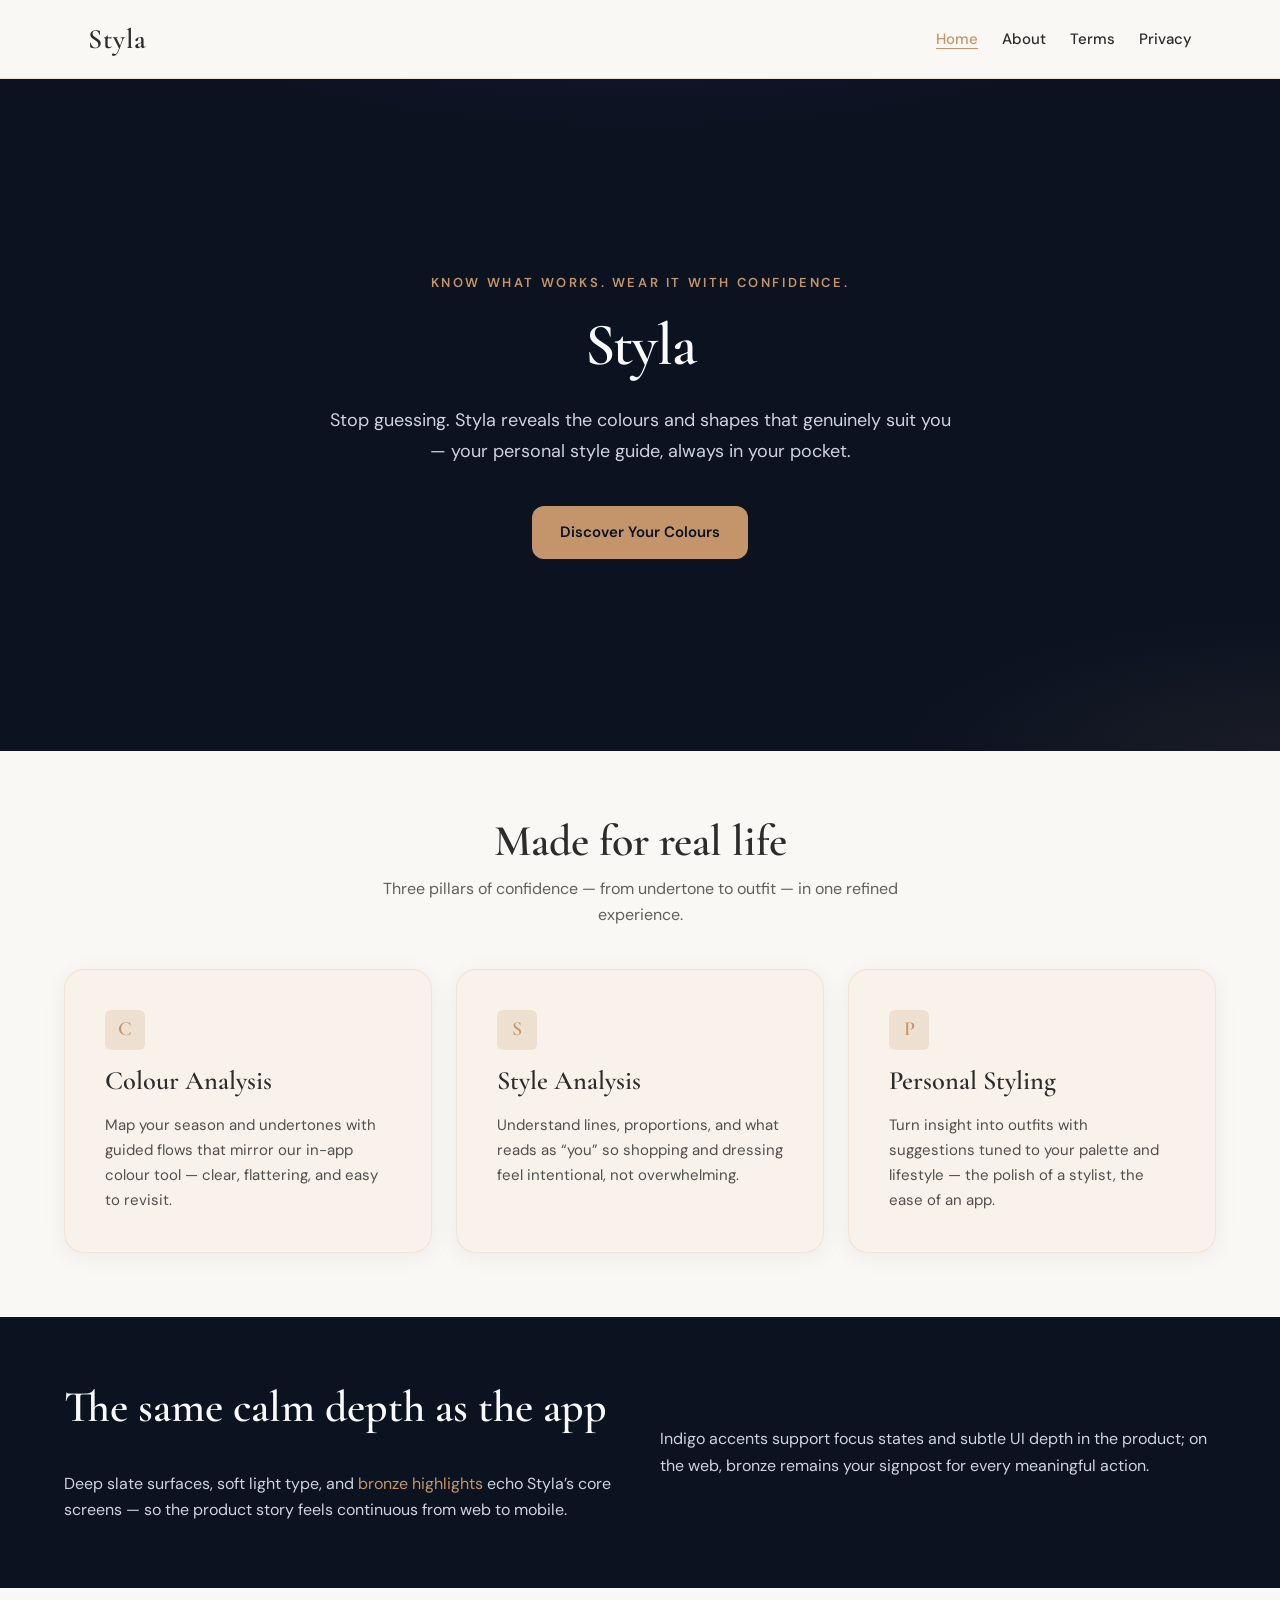
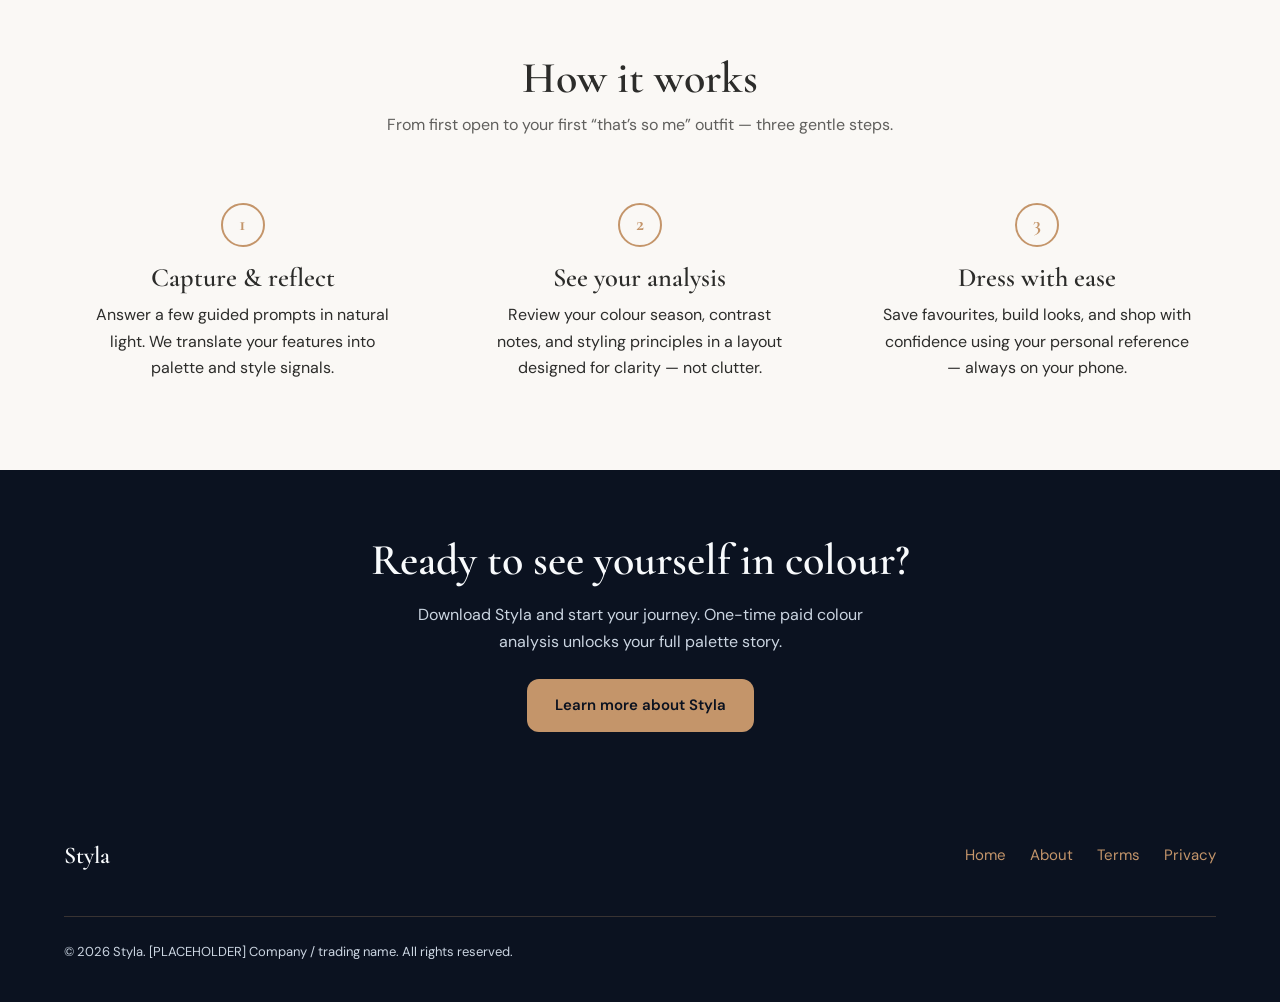
==== index.html @ 8e3c83dc "edited the hero eyebrow and the hero tagline" ====
<!DOCTYPE html>
<html lang="en-GB">
  <head>
    <meta charset="UTF-8" />
    <meta name="viewport" content="width=device-width, initial-scale=1.0" />
    <meta
      name="description"
      content="Styla — personal styling and colour analysis in one beautiful mobile app."
    />
    <title>Styla — Personal Styling &amp; Colour Analysis</title>
    <link rel="preconnect" href="https://fonts.googleapis.com" />
    <link rel="preconnect" href="https://fonts.gstatic.com" crossorigin />
    <link
      href="https://fonts.googleapis.com/css2?family=Cormorant+Garamond:ital,wght@0,500;0,600;0,700;1,500&family=DM+Sans:ital,opsz,wght@0,9..40,400;0,9..40,500;0,9..40,600;0,9..40,700;1,9..40,400&display=swap"
      rel="stylesheet"
    />
    <link rel="stylesheet" href="styles/main.css" />
  </head>
  <body>
    <a class="skip-link" href="#main">Skip to content</a>
    <header class="site-header">
      <div class="site-header__inner">
        <a class="site-logo" href="index.html">Styla</a>
        <input
          class="nav-toggle"
          type="checkbox"
          id="nav-toggle-home"
          aria-label="Open menu"
        />
        <label class="nav-toggle-label" for="nav-toggle-home">Menu</label>
        <nav class="site-nav" aria-label="Primary">
          <ul>
            <li><a href="index.html" aria-current="page">Home</a></li>
            <li><a href="about.html">About</a></li>
            <li><a href="terms.html">Terms</a></li>
            <li><a href="privacy.html">Privacy</a></li>
          </ul>
        </nav>
      </div>
    </header>

    <main id="main">
      <section class="hero" aria-labelledby="hero-title">
        <div class="hero__inner">
          <p class="hero__eyebrow">Know what works. Wear it with confidence.</p>
          <h1 id="hero-title" class="hero__title">Styla</h1>
          <p class="hero__tagline">
            Stop guessing. Styla reveals the colours and shapes that genuinely
  suit you — your personal style guide, always in your pocket.
          </p>
          <a class="btn btn--bronze" href="#features">Discover Your Colours</a>
        </div>
      </section>

      <section
        id="features"
        class="section section--light"
        aria-labelledby="features-title"
      >
        <div class="section__inner">
          <h2 id="features-title" class="section__title">Made for real life</h2>
          <p class="section__intro">
            Three pillars of confidence — from undertone to outfit — in one
            refined experience.
          </p>
          <div class="feature-grid">
            <article class="feature-card">
              <div class="feature-card__icon" aria-hidden="true">C</div>
              <h3>Colour Analysis</h3>
              <p>
                Map your season and undertones with guided flows that mirror our
                in-app colour tool — clear, flattering, and easy to revisit.
              </p>
            </article>
            <article class="feature-card">
              <div class="feature-card__icon" aria-hidden="true">S</div>
              <h3>Style Analysis</h3>
              <p>
                Understand lines, proportions, and what reads as “you” so
                shopping and dressing feel intentional, not overwhelming.
              </p>
            </article>
            <article class="feature-card">
              <div class="feature-card__icon" aria-hidden="true">P</div>
              <h3>Personal Styling</h3>
              <p>
                Turn insight into outfits with suggestions tuned to your palette
                and lifestyle — the polish of a stylist, the ease of an app.
              </p>
            </article>
          </div>
        </div>
      </section>

      <section class="showcase-dark" aria-labelledby="showcase-title">
        <div class="showcase-dark__inner">
          <div>
            <h2 id="showcase-title">The same calm depth as the app</h2>
            <p>
              Deep slate surfaces, soft light type, and
              <span class="accent">bronze highlights</span> echo Styla’s core
              screens — so the product story feels continuous from web to
              mobile.
            </p>
          </div>
          <div>
            <p>
              Indigo accents support focus states and subtle UI depth in the
              product; on the web, bronze remains your signpost for every
              meaningful action.
            </p>
          </div>
        </div>
      </section>

      <section class="section section--light" aria-labelledby="how-title">
        <div class="section__inner">
          <h2 id="how-title" class="section__title">How it works</h2>
          <p class="section__intro">
            From first open to your first “that’s so me” outfit — three gentle
            steps.
          </p>
          <div class="steps">
            <div class="step">
              <div class="step__num" aria-hidden="true"></div>
              <h3>Capture &amp; reflect</h3>
              <p>
                Answer a few guided prompts in natural light. We translate your
                features into palette and style signals.
              </p>
            </div>
            <div class="step">
              <div class="step__num" aria-hidden="true"></div>
              <h3>See your analysis</h3>
              <p>
                Review your colour season, contrast notes, and styling
                principles in a layout designed for clarity — not clutter.
              </p>
            </div>
            <div class="step">
              <div class="step__num" aria-hidden="true"></div>
              <h3>Dress with ease</h3>
              <p>
                Save favourites, build looks, and shop with confidence using
                your personal reference — always on your phone.
              </p>
            </div>
          </div>
        </div>
      </section>

      <section class="cta-banner" aria-labelledby="cta-title">
        <div class="section__inner">
          <h2 id="cta-title">Ready to see yourself in colour?</h2>
          <p>
            Download Styla and start your journey. One-time paid colour
            analysis unlocks your full palette story.
          </p>
          <a class="btn btn--bronze" href="about.html">Learn more about Styla</a>
        </div>
      </section>
    </main>

    <footer class="site-footer">
      <div class="site-footer__inner">
        <span class="site-footer__brand">Styla</span>
        <div class="site-footer__links">
          <a href="index.html">Home</a>
          <a href="about.html">About</a>
          <a href="terms.html">Terms</a>
          <a href="privacy.html">Privacy</a>
        </div>
        <p class="site-footer__copy">
          &copy; 2026 Styla. [PLACEHOLDER] Company / trading name. All rights
          reserved.
        </p>
      </div>
    </footer>
  </body>
</html>
---- styles/main.css ----
/* Styla — design tokens & global styles */

:root {
  --color-bronze: #c4956a;
  --color-indigo: #6366f1;
  --color-dark-bg: #0b1220;
  --color-dark-text: #f8fafc;
  --color-dark-text-muted: #cbd5e1;
  --color-dark-text-subtle: #94a3b8;
  --color-light-bg: #faf8f5;
  --color-light-surface: #f8f2eb;
  --color-light-text: #2c2c2a;

  --font-serif: "Cormorant Garamond", "Georgia", serif;
  --font-sans: "DM Sans", system-ui, sans-serif;

  --space-xs: 0.5rem;
  --space-sm: 1rem;
  --space-md: 1.5rem;
  --space-lg: 2.5rem;
  --space-xl: 4rem;
  --space-2xl: 6rem;

  --radius-sm: 0.375rem;
  --radius-md: 0.75rem;
  --radius-lg: 1.25rem;

  --shadow-soft: 0 4px 24px rgba(11, 18, 32, 0.06);
  --max-content: 72rem;
  --header-height: 4rem;
}

*,
*::before,
*::after {
  box-sizing: border-box;
}

html {
  scroll-behavior: smooth;
}

body {
  margin: 0;
  font-family: var(--font-sans);
  font-size: 1rem;
  line-height: 1.65;
  color: var(--color-light-text);
  background: var(--color-light-bg);
  -webkit-font-smoothing: antialiased;
}

img {
  max-width: 100%;
  height: auto;
  display: block;
}

a {
  color: var(--color-bronze);
  text-decoration-color: var(--color-bronze);
  text-underline-offset: 0.2em;
  transition: color 0.2s ease, opacity 0.2s ease;
}

a:hover {
  color: #a67d52;
}

h1,
h2,
h3,
h4 {
  font-family: var(--font-serif);
  font-weight: 600;
  line-height: 1.2;
  margin-top: 0;
}

h1 {
  font-size: clamp(2.5rem, 6vw, 3.75rem);
  letter-spacing: -0.02em;
}

h2 {
  font-size: clamp(2rem, 4vw, 2.75rem);
}

h3 {
  font-size: clamp(1.35rem, 2.5vw, 1.65rem);
}

p {
  margin: 0 0 var(--space-sm);
}

p:last-child {
  margin-bottom: 0;
}

/* Skip link */
.skip-link {
  position: absolute;
  top: -100%;
  left: var(--space-sm);
  z-index: 200;
  padding: var(--space-xs) var(--space-sm);
  background: var(--color-bronze);
  color: var(--color-light-bg);
  font-weight: 600;
  border-radius: var(--radius-sm);
  text-decoration: none;
}

.skip-link:focus {
  top: var(--space-sm);
}

/* Site header & nav */
.site-header {
  position: sticky;
  top: 0;
  z-index: 100;
  background: var(--color-light-bg);
  border-bottom: 1px solid rgba(196, 149, 106, 0.25);
}

.site-header__inner {
  max-width: var(--max-content);
  margin: 0 auto;
  padding: var(--space-sm) var(--space-md);
  display: flex;
  align-items: center;
  justify-content: space-between;
  flex-wrap: wrap;
  gap: var(--space-sm);
  min-height: var(--header-height);
}

.site-logo {
  font-family: var(--font-serif);
  font-size: 1.75rem;
  font-weight: 600;
  color: var(--color-light-text);
  text-decoration: none;
  letter-spacing: 0.04em;
}

.site-logo:hover {
  color: var(--color-bronze);
}

.nav-toggle {
  display: none;
}

.nav-toggle-label {
  display: none;
  cursor: pointer;
  padding: var(--space-xs);
  color: var(--color-light-text);
  font-size: 0.875rem;
  font-weight: 600;
  border: 1px solid rgba(44, 44, 42, 0.2);
  border-radius: var(--radius-sm);
}

.site-nav ul {
  list-style: none;
  margin: 0;
  padding: 0;
  display: flex;
  flex-wrap: wrap;
  gap: var(--space-xs) var(--space-md);
  align-items: center;
}

.site-nav a {
  color: var(--color-light-text);
  text-decoration: none;
  font-weight: 500;
  font-size: 0.9375rem;
}

.site-nav a:hover,
.site-nav a:focus-visible {
  color: var(--color-bronze);
}

.site-nav a[aria-current="page"] {
  color: var(--color-bronze);
  text-decoration: underline;
  text-decoration-color: var(--color-bronze);
  text-underline-offset: 0.25em;
}

@media (max-width: 640px) {
  .nav-toggle-label {
    display: block;
  }

  .site-nav {
    width: 100%;
    max-height: 0;
    overflow: hidden;
    transition: max-height 0.35s ease;
  }

  .nav-toggle:checked ~ .site-nav {
    max-height: 12rem;
  }

  .site-nav ul {
    flex-direction: column;
    align-items: flex-start;
    padding: var(--space-sm) 0 var(--space-xs);
  }
}

/* Buttons */
.btn {
  display: inline-flex;
  align-items: center;
  justify-content: center;
  padding: 0.875rem 1.75rem;
  font-family: var(--font-sans);
  font-size: 0.9375rem;
  font-weight: 600;
  text-decoration: none;
  border-radius: var(--radius-md);
  border: none;
  cursor: pointer;
  transition: background 0.2s ease, transform 0.15s ease, box-shadow 0.2s ease;
}

.btn:focus-visible {
  outline: 2px solid var(--color-bronze);
  outline-offset: 3px;
}

.btn--bronze {
  background: var(--color-bronze);
  color: var(--color-dark-bg);
}

.btn--bronze:hover {
  background: #b08255;
  color: var(--color-dark-bg);
  transform: translateY(-1px);
  box-shadow: 0 8px 24px rgba(196, 149, 106, 0.35);
}

.btn--outline-light {
  background: transparent;
  color: var(--color-bronze);
  border: 2px solid var(--color-bronze);
}

.btn--outline-light:hover {
  background: rgba(196, 149, 106, 0.12);
  color: var(--color-bronze);
}

/* Sections */
.section {
  padding: var(--space-xl) var(--space-md);
}

.section--tight {
  padding: var(--space-lg) var(--space-md);
}

.section--dark {
  background: var(--color-dark-bg);
  color: var(--color-dark-text-muted);
}

.section--dark h1,
.section--dark h2,
.section--dark h3 {
  color: var(--color-dark-text);
}

.section--light {
  background: var(--color-light-bg);
  color: var(--color-light-text);
}

.section__inner {
  max-width: var(--max-content);
  margin: 0 auto;
}

.section__title {
  text-align: center;
  margin-bottom: var(--space-xs);
}

.section__intro {
  text-align: center;
  max-width: 36rem;
  margin: 0 auto var(--space-lg);
  color: var(--color-dark-text-subtle);
}

.section--light .section__intro {
  color: rgba(44, 44, 42, 0.75);
}

/* Hero */
.hero {
  min-height: min(85vh, 42rem);
  display: flex;
  align-items: center;
  justify-content: center;
  text-align: center;
  padding: var(--space-2xl) var(--space-md);
  background: var(--color-dark-bg);
  position: relative;
  overflow: hidden;
}

.hero::before {
  content: "";
  position: absolute;
  inset: 0;
  background: radial-gradient(
      ellipse 80% 50% at 50% -20%,
      rgba(99, 102, 241, 0.12),
      transparent 55%
    ),
    radial-gradient(
      ellipse 60% 40% at 100% 100%,
      rgba(196, 149, 106, 0.08),
      transparent 50%
    );
  pointer-events: none;
}

.hero__inner {
  position: relative;
  z-index: 1;
  max-width: 40rem;
}

.hero__eyebrow {
  font-size: 0.8125rem;
  text-transform: uppercase;
  letter-spacing: 0.2em;
  color: var(--color-bronze);
  margin-bottom: var(--space-sm);
  font-weight: 600;
}

.hero__title {
  color: var(--color-dark-text);
  margin-bottom: var(--space-md);
}

.hero__tagline {
  font-size: 1.125rem;
  color: var(--color-dark-text-muted);
  margin-bottom: var(--space-lg);
  line-height: 1.7;
}

/* Feature grid */
.feature-grid {
  display: grid;
  gap: var(--space-md);
  grid-template-columns: repeat(auto-fit, minmax(16rem, 1fr));
}

.feature-card {
  background: var(--color-light-surface);
  padding: var(--space-lg);
  border-radius: var(--radius-lg);
  box-shadow: var(--shadow-soft);
  border: 1px solid rgba(196, 149, 106, 0.15);
}

.feature-card h3 {
  color: var(--color-light-text);
  margin-bottom: var(--space-sm);
}

.feature-card p {
  color: rgba(44, 44, 42, 0.82);
  font-size: 0.9375rem;
}

.feature-card__icon {
  width: 2.5rem;
  height: 2.5rem;
  border-radius: var(--radius-sm);
  background: rgba(196, 149, 106, 0.2);
  color: var(--color-bronze);
  display: flex;
  align-items: center;
  justify-content: center;
  font-family: var(--font-serif);
  font-size: 1.25rem;
  font-weight: 600;
  margin-bottom: var(--space-sm);
}

/* Dark feature strip (optional showcase) */
.showcase-dark {
  background: var(--color-dark-bg);
  color: var(--color-dark-text-muted);
  padding: var(--space-xl) var(--space-md);
}

.showcase-dark__inner {
  max-width: var(--max-content);
  margin: 0 auto;
  display: grid;
  gap: var(--space-lg);
  align-items: center;
}

@media (min-width: 768px) {
  .showcase-dark__inner {
    grid-template-columns: 1fr 1fr;
  }
}

.showcase-dark h2 {
  color: var(--color-dark-text);
}

.showcase-dark .accent {
  color: var(--color-bronze);
}

/* Steps */
.steps {
  display: grid;
  gap: var(--space-lg);
  counter-reset: step;
}

@media (min-width: 640px) {
  .steps {
    grid-template-columns: repeat(3, 1fr);
  }
}

.step {
  text-align: center;
  padding: var(--space-md);
}

.step__num {
  width: 2.75rem;
  height: 2.75rem;
  margin: 0 auto var(--space-sm);
  border-radius: 50%;
  border: 2px solid var(--color-bronze);
  color: var(--color-bronze);
  font-family: var(--font-serif);
  font-size: 1.25rem;
  font-weight: 700;
  display: flex;
  align-items: center;
  justify-content: center;
  counter-increment: step;
}

.step__num::before {
  content: counter(step);
}

.step h3 {
  margin-bottom: var(--space-xs);
}

/* CTA banner */
.cta-banner {
  text-align: center;
  padding: var(--space-xl) var(--space-md);
  background: var(--color-dark-bg);
  color: var(--color-dark-text-muted);
}

.cta-banner h2 {
  color: var(--color-dark-text);
  margin-bottom: var(--space-sm);
}

.cta-banner p {
  max-width: 28rem;
  margin: 0 auto var(--space-md);
}

/* Footer */
.site-footer {
  background: var(--color-dark-bg);
  color: var(--color-dark-text);
  padding: var(--space-lg) var(--space-md);
}

.site-footer__inner {
  max-width: var(--max-content);
  margin: 0 auto;
  display: flex;
  flex-wrap: wrap;
  gap: var(--space-md);
  justify-content: space-between;
  align-items: center;
}

.site-footer__brand {
  font-family: var(--font-serif);
  font-size: 1.5rem;
  font-weight: 600;
  color: var(--color-dark-text);
}

.site-footer__links {
  display: flex;
  flex-wrap: wrap;
  gap: var(--space-sm) var(--space-md);
}

.site-footer a {
  color: var(--color-bronze);
  text-decoration: none;
  font-size: 0.9375rem;
}

.site-footer a:hover {
  color: #d4ab85;
  text-decoration: underline;
  text-decoration-color: var(--color-bronze);
}

.site-footer__copy {
  width: 100%;
  padding-top: var(--space-md);
  margin-top: var(--space-sm);
  border-top: 1px solid rgba(196, 149, 106, 0.25);
  font-size: 0.8125rem;
  color: var(--color-dark-text-muted);
}

/* Legal & about pages */
.page-hero {
  padding: var(--space-lg) var(--space-md) var(--space-md);
  background: var(--color-light-bg);
  border-bottom: 1px solid rgba(196, 149, 106, 0.2);
}

.page-hero__inner {
  max-width: var(--max-content);
  margin: 0 auto;
}

.page-hero h1 {
  color: var(--color-light-text);
  margin-bottom: var(--space-xs);
}

.page-hero p {
  color: rgba(44, 44, 42, 0.7);
  max-width: 36rem;
}

.legal-page,
.about-page {
  padding: var(--space-lg) var(--space-md) var(--space-2xl);
  background: var(--color-light-bg);
}

.legal-page__inner,
.about-page__inner {
  max-width: 48rem;
  margin: 0 auto;
}

.legal-section,
.about-section {
  margin-bottom: var(--space-lg);
}

.legal-section h2,
.about-section h2 {
  color: var(--color-light-text);
  font-size: 1.5rem;
  margin-bottom: var(--space-sm);
  padding-bottom: var(--space-xs);
  border-bottom: 2px solid var(--color-bronze);
}

.legal-section h3 {
  font-size: 1.15rem;
  margin: var(--space-md) 0 var(--space-xs);
  color: var(--color-light-text);
}

.legal-section ul,
.about-section ul {
  padding-left: 1.25rem;
  margin: 0 0 var(--space-sm);
}

.legal-section li,
.about-section li {
  margin-bottom: var(--space-xs);
}

.about-section ol {
  padding-left: 1.25rem;
  margin: 0 0 var(--space-sm);
}

.about-section ol li {
  margin-bottom: var(--space-xs);
}

.page-actions {
  margin-top: var(--space-lg);
}

.placeholder {
  background: rgba(196, 149, 106, 0.12);
  border-left: 3px solid var(--color-bronze);
  padding: var(--space-sm) var(--space-md);
  margin: var(--space-sm) 0;
  font-size: 0.9375rem;
}

.team-grid {
  display: grid;
  gap: var(--space-md);
  grid-template-columns: repeat(auto-fill, minmax(14rem, 1fr));
}

.team-card {
  background: var(--color-light-surface);
  padding: var(--space-md);
  border-radius: var(--radius-md);
  border: 1px solid rgba(196, 149, 106, 0.2);
}

.team-card h3 {
  margin-bottom: var(--space-xs);
}

.team-card .role {
  font-size: 0.875rem;
  color: var(--color-bronze);
  font-weight: 600;
  margin-bottom: var(--space-sm);
}
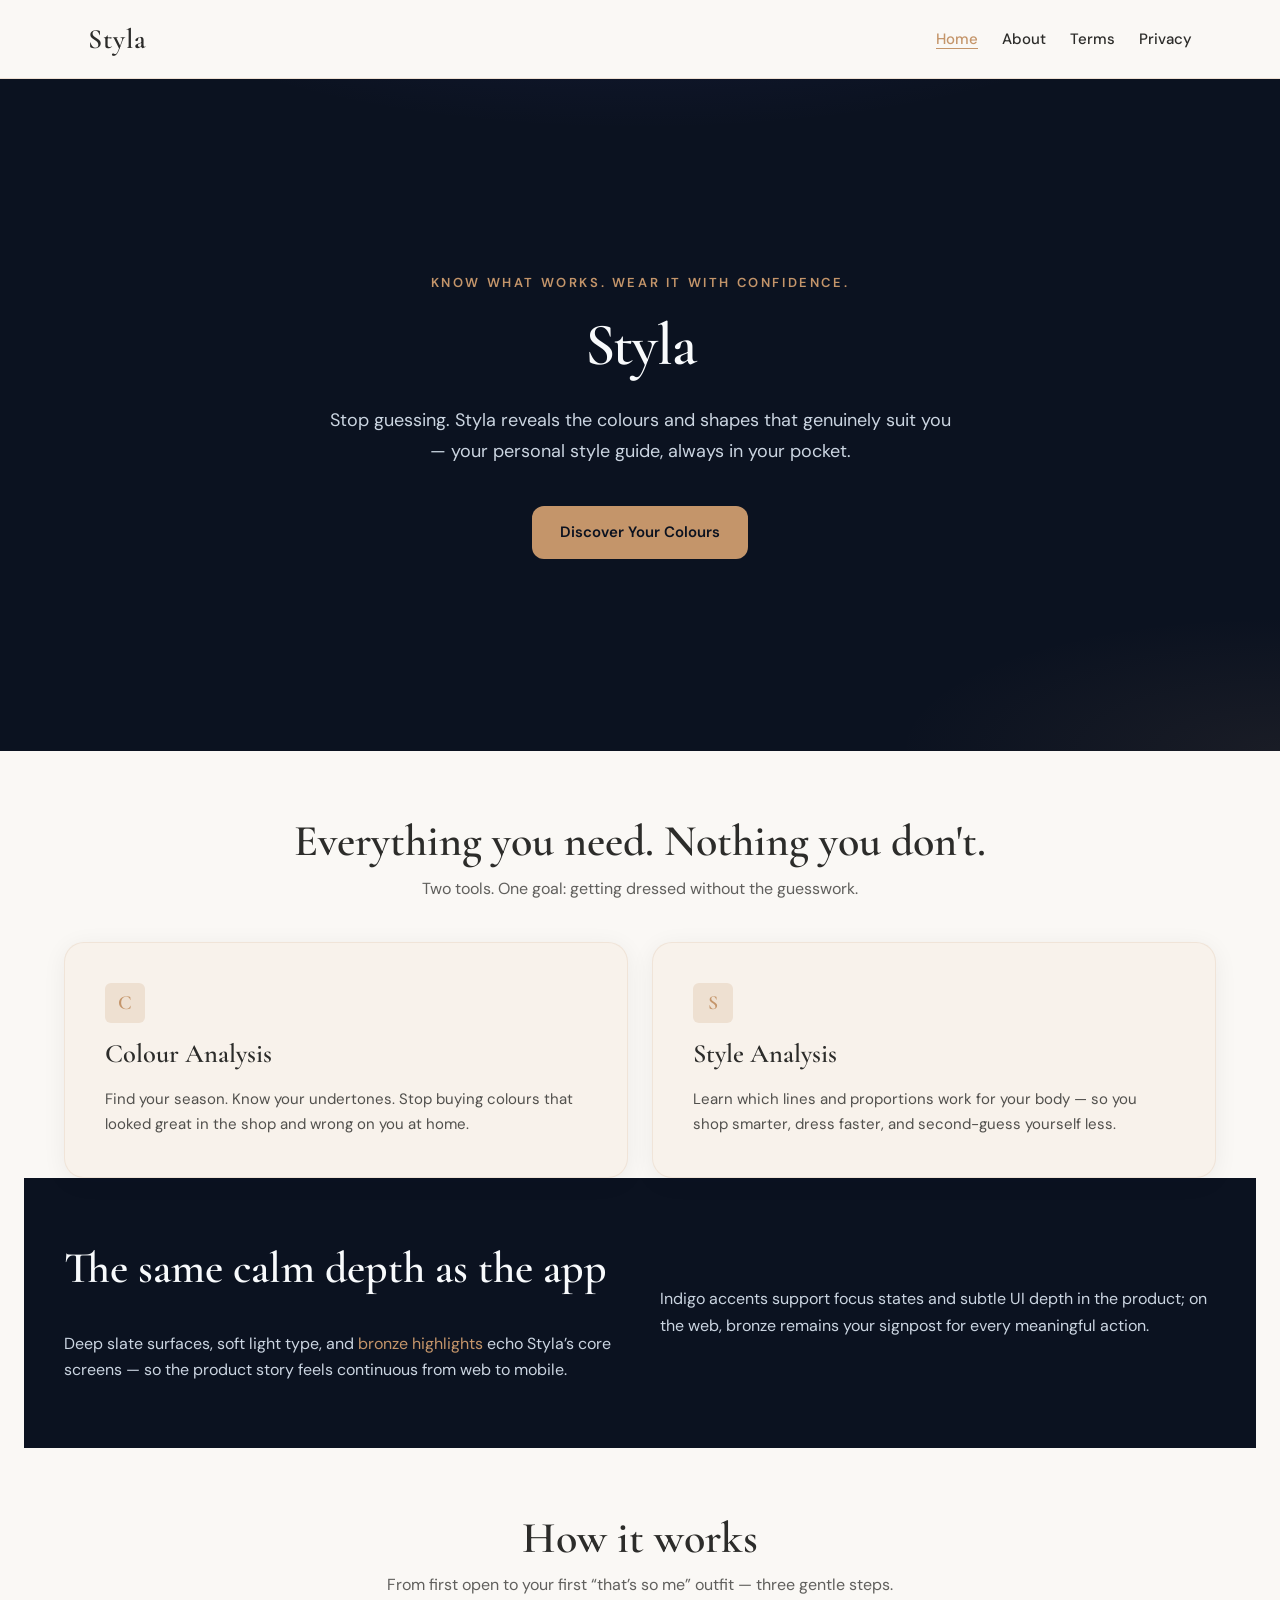
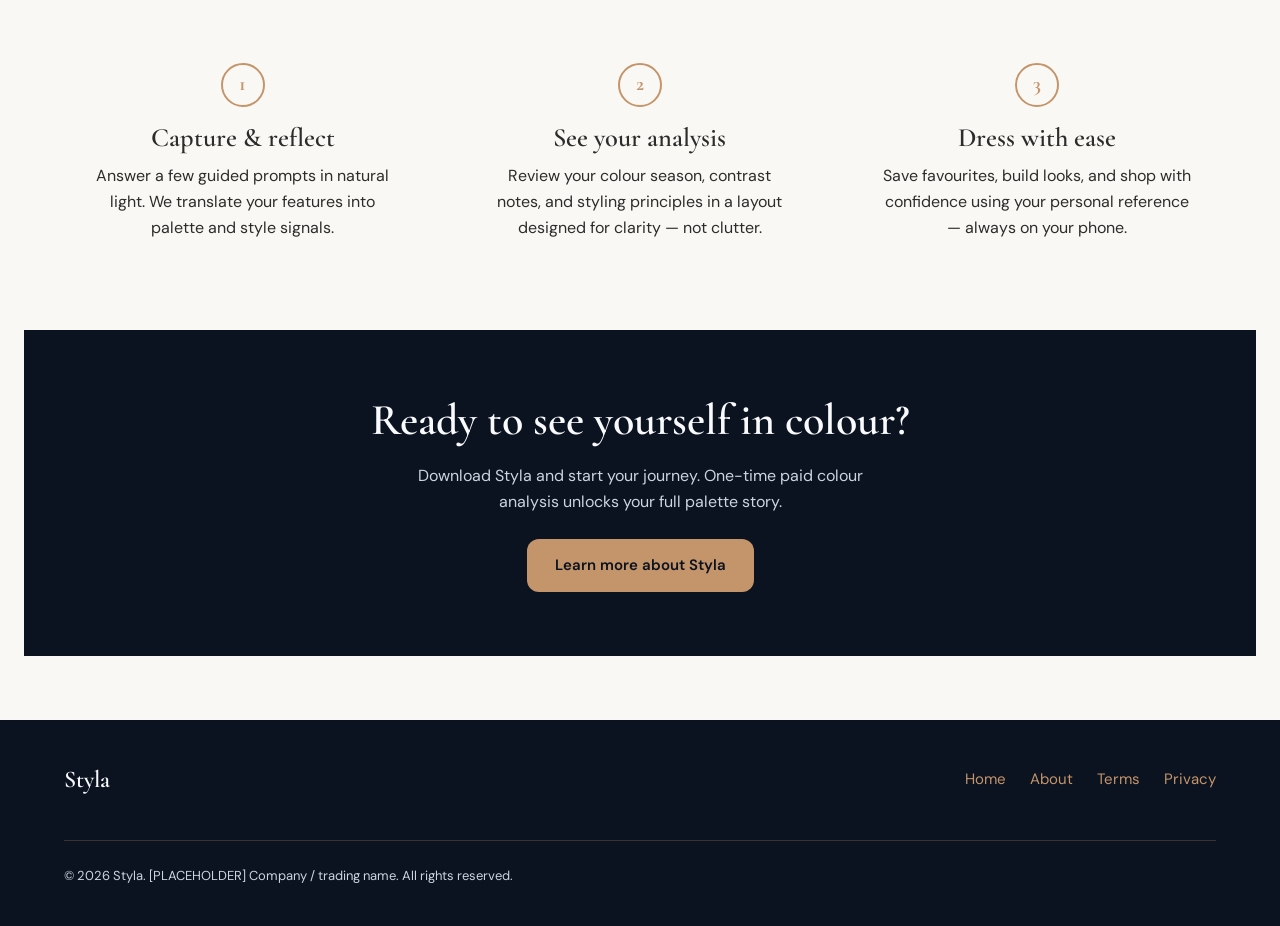
==== commit 8310ef1b: "edited the features content" ====
--- a/index.html
+++ b/index.html
@@ -57,40 +57,30 @@
         class="section section--light"
         aria-labelledby="features-title"
       >
-        <div class="section__inner">
-          <h2 id="features-title" class="section__title">Made for real life</h2>
-          <p class="section__intro">
-            Three pillars of confidence — from undertone to outfit — in one
-            refined experience.
-          </p>
-          <div class="feature-grid">
-            <article class="feature-card">
-              <div class="feature-card__icon" aria-hidden="true">C</div>
-              <h3>Colour Analysis</h3>
-              <p>
-                Map your season and undertones with guided flows that mirror our
-                in-app colour tool — clear, flattering, and easy to revisit.
-              </p>
-            </article>
-            <article class="feature-card">
-              <div class="feature-card__icon" aria-hidden="true">S</div>
-              <h3>Style Analysis</h3>
-              <p>
-                Understand lines, proportions, and what reads as “you” so
-                shopping and dressing feel intentional, not overwhelming.
-              </p>
-            </article>
-            <article class="feature-card">
-              <div class="feature-card__icon" aria-hidden="true">P</div>
-              <h3>Personal Styling</h3>
-              <p>
-                Turn insight into outfits with suggestions tuned to your palette
-                and lifestyle — the polish of a stylist, the ease of an app.
-              </p>
-            </article>
-          </div>
+      <div class="section__inner">
+        <h2 id="features-title" class="section__title">Everything you need. Nothing you don't.</h2>
+        <p class="section__intro">
+          Two tools. One goal: getting dressed without the guesswork.
+        </p>
+        <div class="feature-grid">
+          <article class="feature-card">
+            <div class="feature-card__icon" aria-hidden="true">C</div>
+            <h3>Colour Analysis</h3>
+            <p>
+              Find your season. Know your undertones. Stop buying colours that
+              looked great in the shop and wrong on you at home.
+            </p>
+          </article>
+          <article class="feature-card">
+            <div class="feature-card__icon" aria-hidden="true">S</div>
+            <h3>Style Analysis</h3>
+            <p>
+              Learn which lines and proportions work for your body — so you
+              shop smarter, dress faster, and second-guess yourself less.
+            </p>
+          </article>
         </div>
-      </section>
+      </div>
 
       <section class="showcase-dark" aria-labelledby="showcase-title">
         <div class="showcase-dark__inner">
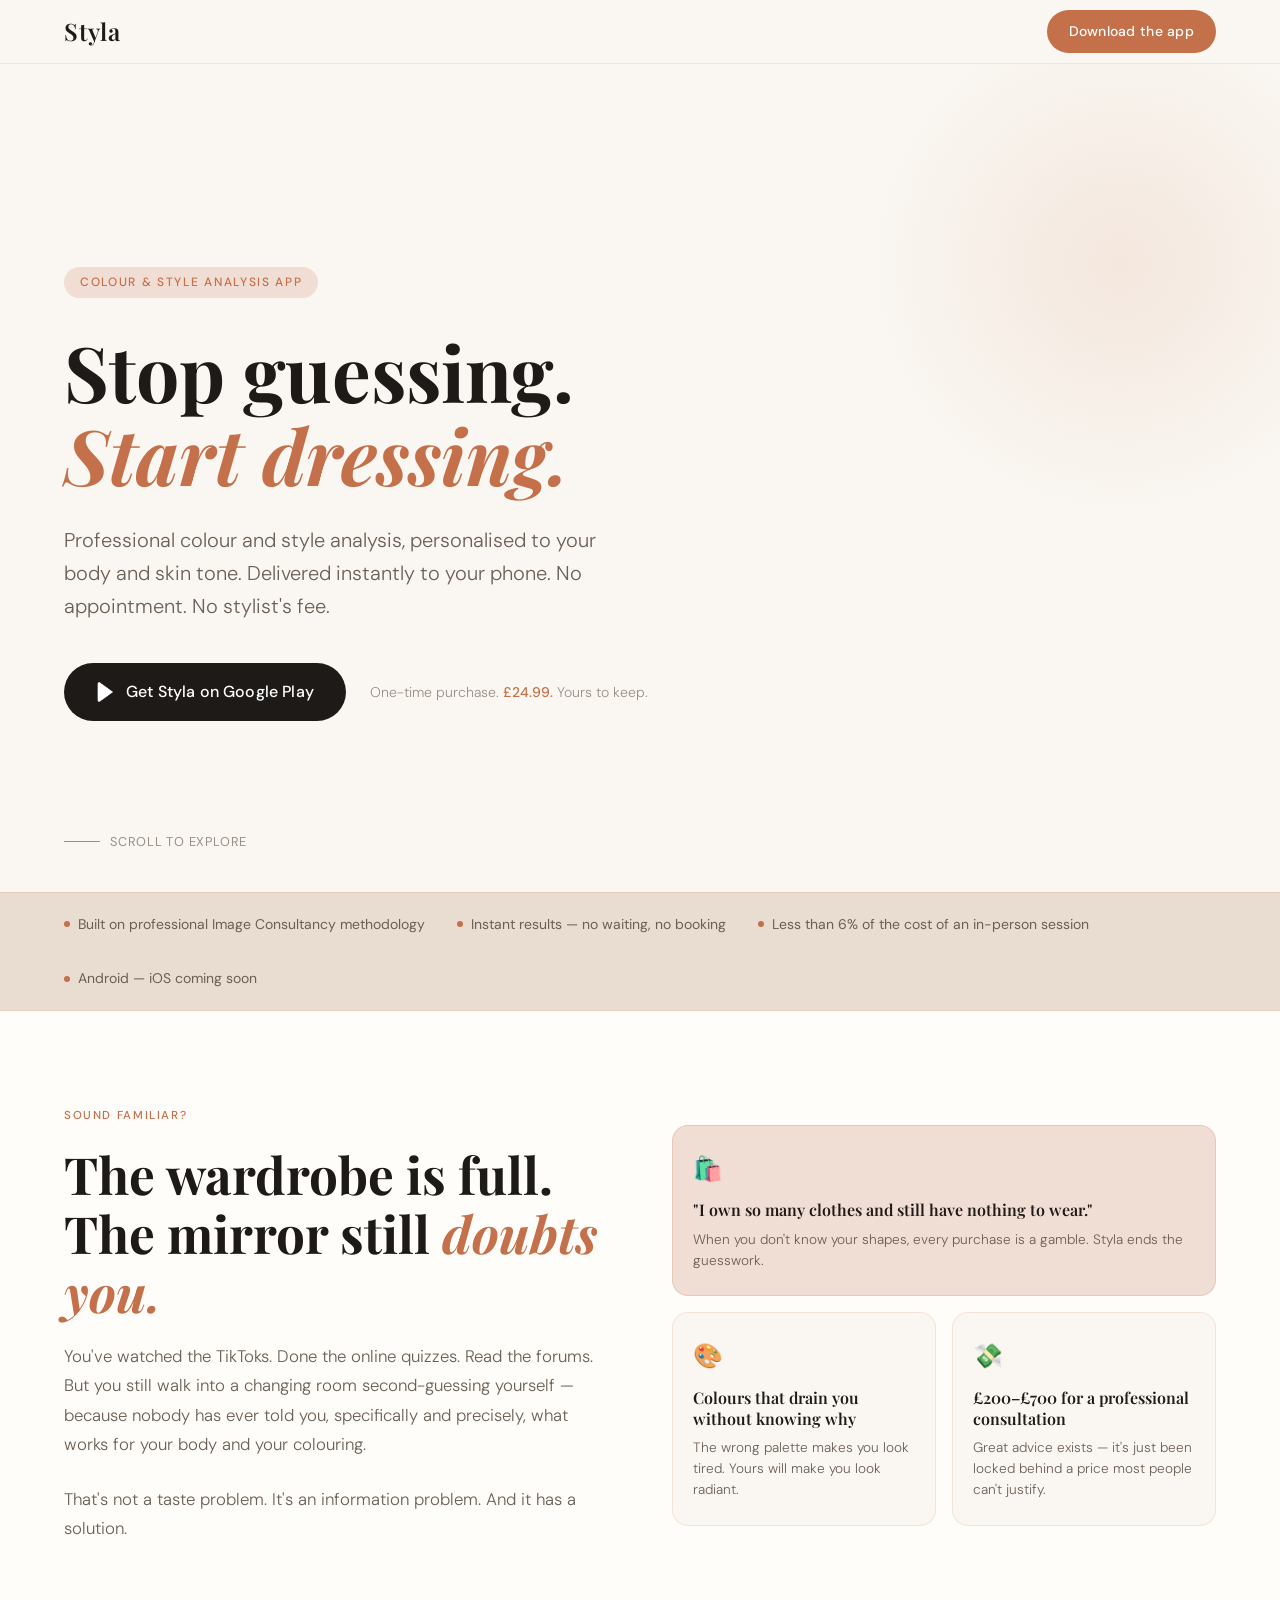
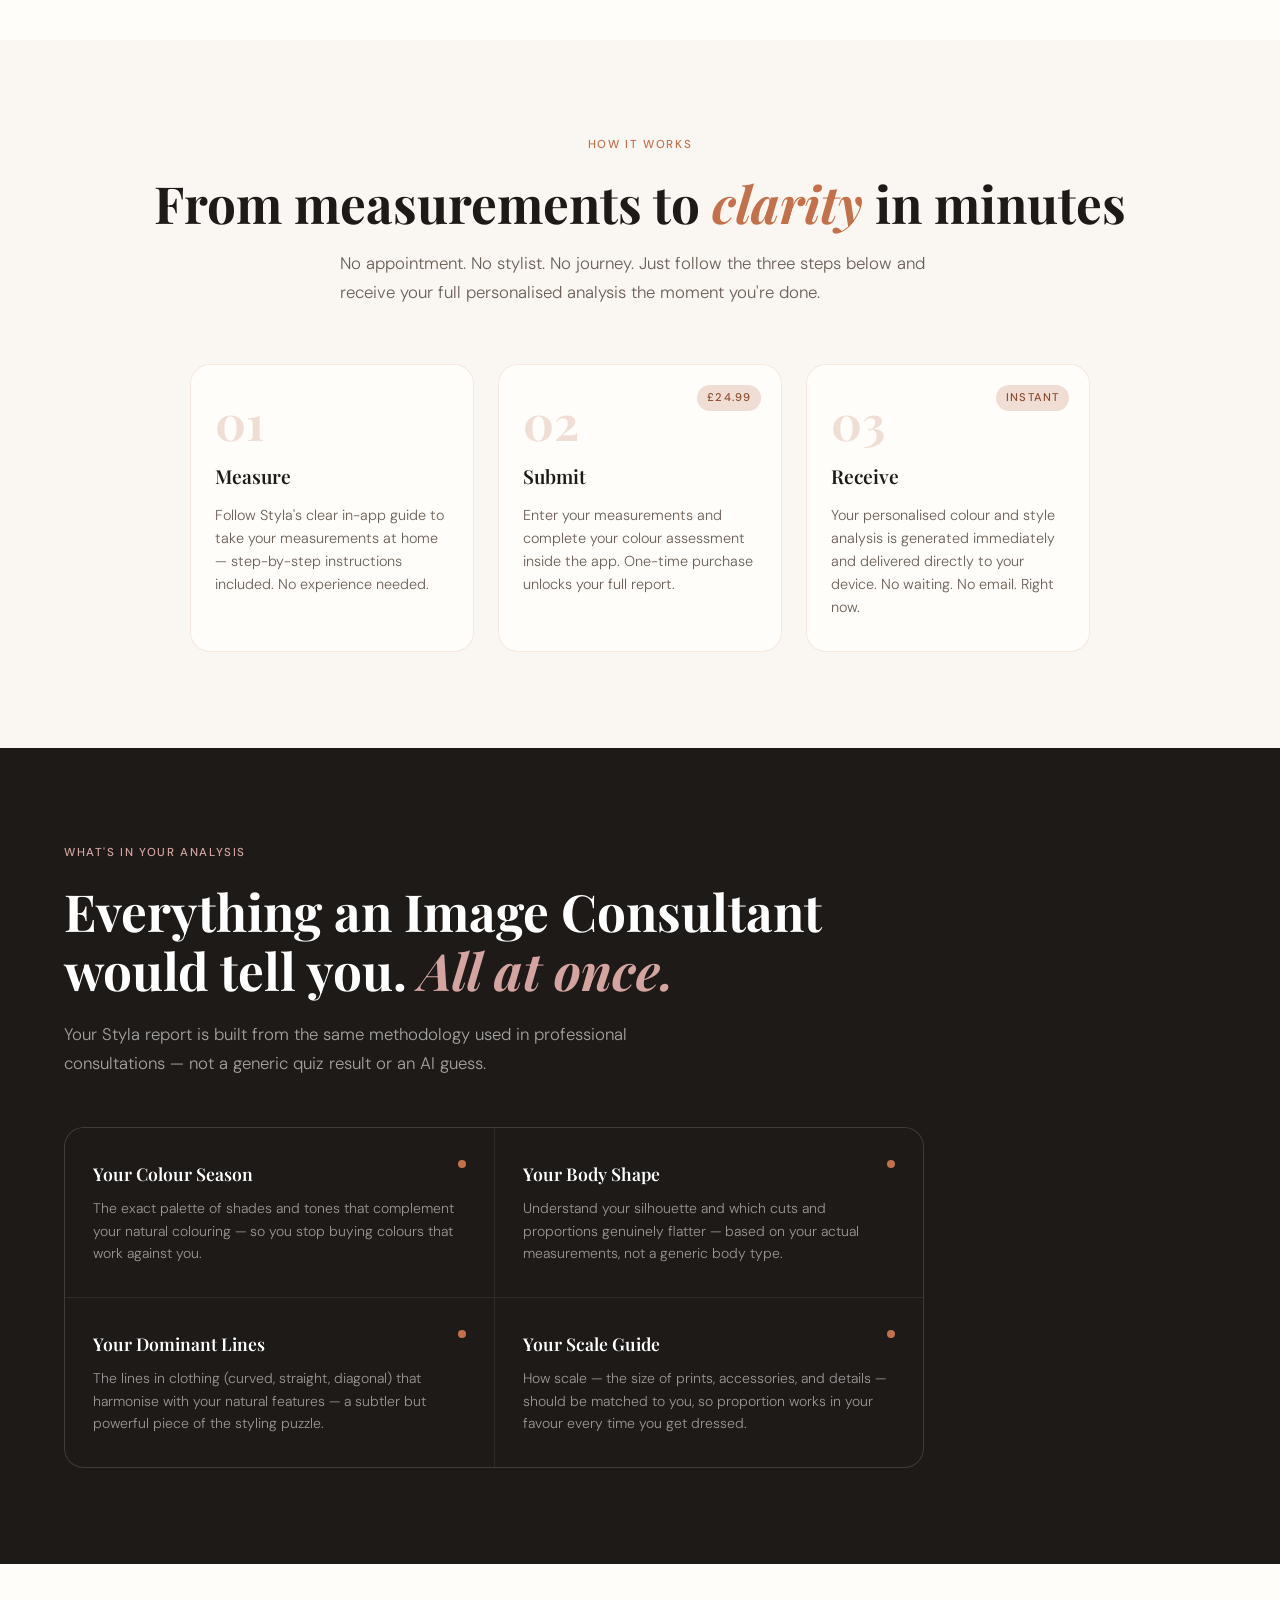
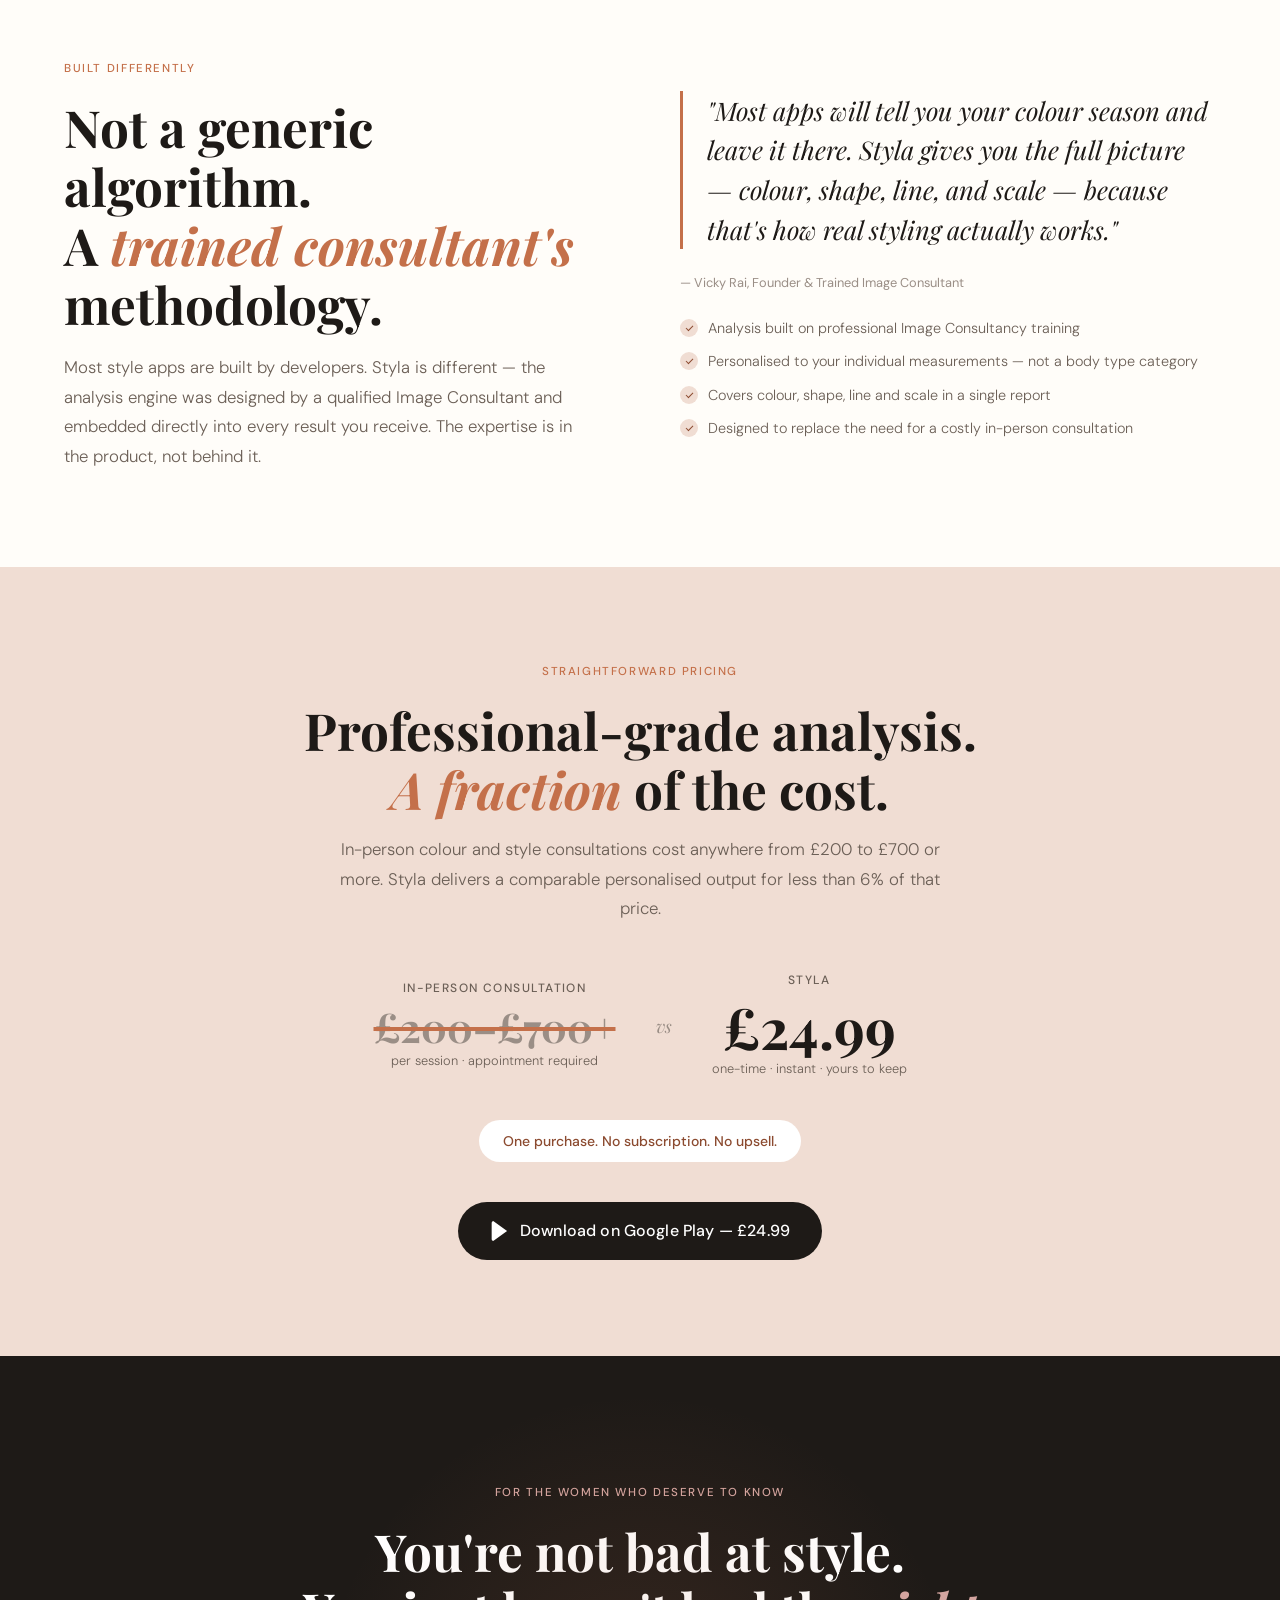
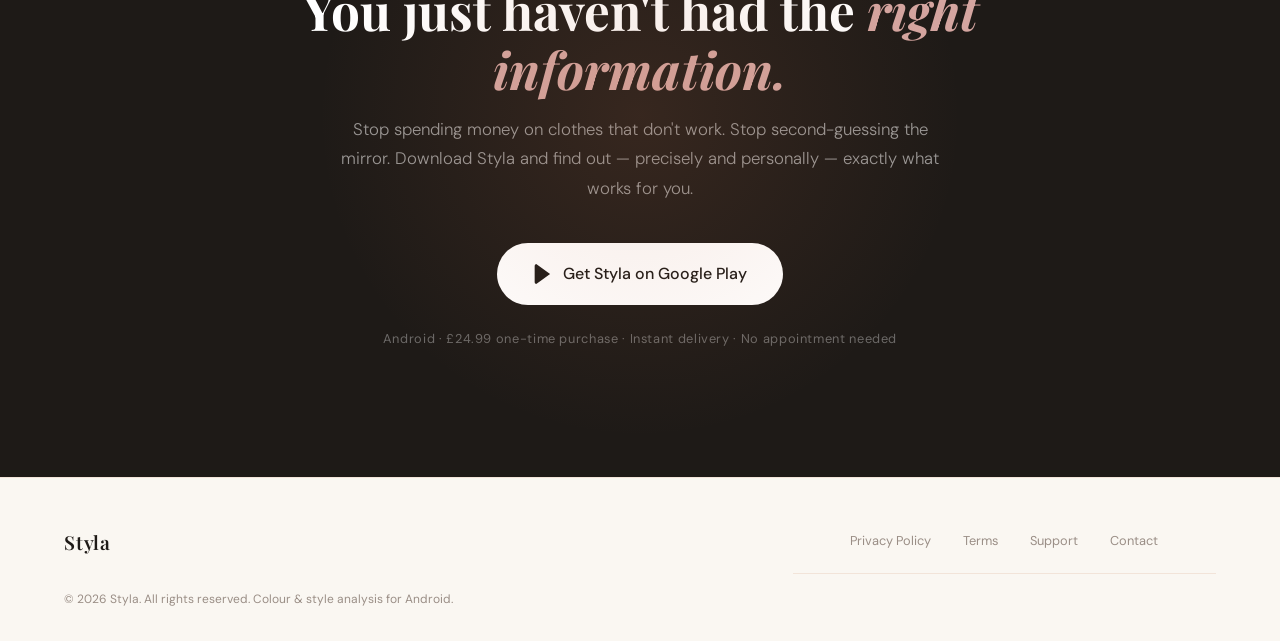
==== commit a685bbe2: "replaced the home page entirely with well thought out copy" ====
--- a/index.html
+++ b/index.html
@@ -1,170 +1,891 @@
 <!DOCTYPE html>
-<html lang="en-GB">
-  <head>
-    <meta charset="UTF-8" />
-    <meta name="viewport" content="width=device-width, initial-scale=1.0" />
-    <meta
-      name="description"
-      content="Styla — personal styling and colour analysis in one beautiful mobile app."
-    />
-    <title>Styla — Personal Styling &amp; Colour Analysis</title>
-    <link rel="preconnect" href="https://fonts.googleapis.com" />
-    <link rel="preconnect" href="https://fonts.gstatic.com" crossorigin />
-    <link
-      href="https://fonts.googleapis.com/css2?family=Cormorant+Garamond:ital,wght@0,500;0,600;0,700;1,500&family=DM+Sans:ital,opsz,wght@0,9..40,400;0,9..40,500;0,9..40,600;0,9..40,700;1,9..40,400&display=swap"
-      rel="stylesheet"
-    />
-    <link rel="stylesheet" href="styles/main.css" />
-  </head>
-  <body>
-    <a class="skip-link" href="#main">Skip to content</a>
-    <header class="site-header">
-      <div class="site-header__inner">
-        <a class="site-logo" href="index.html">Styla</a>
-        <input
-          class="nav-toggle"
-          type="checkbox"
-          id="nav-toggle-home"
-          aria-label="Open menu"
-        />
-        <label class="nav-toggle-label" for="nav-toggle-home">Menu</label>
-        <nav class="site-nav" aria-label="Primary">
-          <ul>
-            <li><a href="index.html" aria-current="page">Home</a></li>
-            <li><a href="about.html">About</a></li>
-            <li><a href="terms.html">Terms</a></li>
-            <li><a href="privacy.html">Privacy</a></li>
-          </ul>
-        </nav>
-      </div>
-    </header>
-
-    <main id="main">
-      <section class="hero" aria-labelledby="hero-title">
-        <div class="hero__inner">
-          <p class="hero__eyebrow">Know what works. Wear it with confidence.</p>
-          <h1 id="hero-title" class="hero__title">Styla</h1>
-          <p class="hero__tagline">
-            Stop guessing. Styla reveals the colours and shapes that genuinely
-  suit you — your personal style guide, always in your pocket.
-          </p>
-          <a class="btn btn--bronze" href="#features">Discover Your Colours</a>
-        </div>
-      </section>
-
-      <section
-        id="features"
-        class="section section--light"
-        aria-labelledby="features-title"
-      >
-      <div class="section__inner">
-        <h2 id="features-title" class="section__title">Everything you need. Nothing you don't.</h2>
-        <p class="section__intro">
-          Two tools. One goal: getting dressed without the guesswork.
-        </p>
-        <div class="feature-grid">
-          <article class="feature-card">
-            <div class="feature-card__icon" aria-hidden="true">C</div>
-            <h3>Colour Analysis</h3>
-            <p>
-              Find your season. Know your undertones. Stop buying colours that
-              looked great in the shop and wrong on you at home.
-            </p>
-          </article>
-          <article class="feature-card">
-            <div class="feature-card__icon" aria-hidden="true">S</div>
-            <h3>Style Analysis</h3>
-            <p>
-              Learn which lines and proportions work for your body — so you
-              shop smarter, dress faster, and second-guess yourself less.
-            </p>
-          </article>
-        </div>
-      </div>
-
-      <section class="showcase-dark" aria-labelledby="showcase-title">
-        <div class="showcase-dark__inner">
-          <div>
-            <h2 id="showcase-title">The same calm depth as the app</h2>
-            <p>
-              Deep slate surfaces, soft light type, and
-              <span class="accent">bronze highlights</span> echo Styla’s core
-              screens — so the product story feels continuous from web to
-              mobile.
-            </p>
-          </div>
-          <div>
-            <p>
-              Indigo accents support focus states and subtle UI depth in the
-              product; on the web, bronze remains your signpost for every
-              meaningful action.
-            </p>
-          </div>
-        </div>
-      </section>
-
-      <section class="section section--light" aria-labelledby="how-title">
-        <div class="section__inner">
-          <h2 id="how-title" class="section__title">How it works</h2>
-          <p class="section__intro">
-            From first open to your first “that’s so me” outfit — three gentle
-            steps.
-          </p>
-          <div class="steps">
-            <div class="step">
-              <div class="step__num" aria-hidden="true"></div>
-              <h3>Capture &amp; reflect</h3>
-              <p>
-                Answer a few guided prompts in natural light. We translate your
-                features into palette and style signals.
-              </p>
-            </div>
-            <div class="step">
-              <div class="step__num" aria-hidden="true"></div>
-              <h3>See your analysis</h3>
-              <p>
-                Review your colour season, contrast notes, and styling
-                principles in a layout designed for clarity — not clutter.
-              </p>
-            </div>
-            <div class="step">
-              <div class="step__num" aria-hidden="true"></div>
-              <h3>Dress with ease</h3>
-              <p>
-                Save favourites, build looks, and shop with confidence using
-                your personal reference — always on your phone.
-              </p>
-            </div>
-          </div>
-        </div>
-      </section>
-
-      <section class="cta-banner" aria-labelledby="cta-title">
-        <div class="section__inner">
-          <h2 id="cta-title">Ready to see yourself in colour?</h2>
-          <p>
-            Download Styla and start your journey. One-time paid colour
-            analysis unlocks your full palette story.
-          </p>
-          <a class="btn btn--bronze" href="about.html">Learn more about Styla</a>
-        </div>
-      </section>
-    </main>
-
-    <footer class="site-footer">
-      <div class="site-footer__inner">
-        <span class="site-footer__brand">Styla</span>
-        <div class="site-footer__links">
-          <a href="index.html">Home</a>
-          <a href="about.html">About</a>
-          <a href="terms.html">Terms</a>
-          <a href="privacy.html">Privacy</a>
-        </div>
-        <p class="site-footer__copy">
-          &copy; 2026 Styla. [PLACEHOLDER] Company / trading name. All rights
-          reserved.
-        </p>
-      </div>
-    </footer>
-  </body>
-</html>
+<html lang="en">
+<head>
+<meta charset="UTF-8">
+<meta name="viewport" content="width=device-width, initial-scale=1.0">
+<title>Styla — Know Exactly What Works for You</title>
+<link rel="preconnect" href="https://fonts.googleapis.com">
+<link rel="preconnect" href="https://fonts.gstatic.com" crossorigin>
+<link href="https://fonts.googleapis.com/css2?family=Playfair+Display:ital,wght@0,400;0,600;0,700;1,400;1,600&family=DM+Sans:wght@300;400;500&display=swap" rel="stylesheet">
+<style>
+  *, *::before, *::after { box-sizing: border-box; margin: 0; padding: 0; }
+
+  :root {
+    --cream: #FAF7F2;
+    --warm-white: #FFFDF9;
+    --clay: #C4704A;
+    --clay-light: #F0DDD3;
+    --clay-dark: #8B4A2F;
+    --sand: #E8DDD0;
+    --charcoal: #1E1A17;
+    --text-muted: #6B5F56;
+    --text-light: #9A8E86;
+    --rose: #D4A5A0;
+    --soft-border: rgba(196, 112, 74, 0.15);
+    --serif: 'Playfair Display', Georgia, serif;
+    --sans: 'DM Sans', system-ui, sans-serif;
+  }
+
+  html { scroll-behavior: smooth; }
+
+  body {
+    font-family: var(--sans);
+    background: var(--cream);
+    color: var(--charcoal);
+    line-height: 1.6;
+    font-size: 16px;
+    -webkit-font-smoothing: antialiased;
+  }
+
+  /* NAV */
+  nav {
+    position: sticky;
+    top: 0;
+    z-index: 100;
+    background: rgba(250, 247, 242, 0.94);
+    backdrop-filter: blur(12px);
+    border-bottom: 1px solid var(--soft-border);
+    padding: 0 5%;
+    display: flex;
+    align-items: center;
+    justify-content: space-between;
+    height: 64px;
+  }
+
+  .nav-logo {
+    font-family: var(--serif);
+    font-size: 1.5rem;
+    font-weight: 600;
+    color: var(--charcoal);
+    letter-spacing: 0.04em;
+    text-decoration: none;
+  }
+
+  .nav-cta {
+    background: var(--clay);
+    color: white;
+    border: none;
+    font-family: var(--sans);
+    font-size: 0.875rem;
+    font-weight: 500;
+    padding: 10px 22px;
+    border-radius: 100px;
+    cursor: pointer;
+    text-decoration: none;
+    letter-spacing: 0.02em;
+    transition: background 0.2s ease, transform 0.1s ease;
+  }
+
+  .nav-cta:hover { background: var(--clay-dark); transform: translateY(-1px); }
+
+  /* HERO */
+  .hero {
+    min-height: 92vh;
+    display: flex;
+    flex-direction: column;
+    justify-content: center;
+    padding: 7rem 5% 5rem;
+    position: relative;
+    overflow: hidden;
+  }
+
+  .hero::before {
+    content: '';
+    position: absolute;
+    top: -80px;
+    right: -120px;
+    width: 560px;
+    height: 560px;
+    background: radial-gradient(circle, rgba(196,112,74,0.12) 0%, transparent 65%);
+    pointer-events: none;
+  }
+
+  .hero-tag {
+    display: inline-block;
+    font-family: var(--sans);
+    font-size: 0.75rem;
+    font-weight: 500;
+    letter-spacing: 0.14em;
+    text-transform: uppercase;
+    color: var(--clay);
+    background: var(--clay-light);
+    padding: 6px 16px;
+    border-radius: 100px;
+    margin-bottom: 2rem;
+    width: fit-content;
+  }
+
+  .hero h1 {
+    font-family: var(--serif);
+    font-size: clamp(2.8rem, 6vw, 5.5rem);
+    font-weight: 700;
+    line-height: 1.08;
+    color: var(--charcoal);
+    max-width: 820px;
+    margin-bottom: 1.75rem;
+  }
+
+  .hero h1 em {
+    font-style: italic;
+    color: var(--clay);
+  }
+
+  .hero-sub {
+    font-size: clamp(1.05rem, 2vw, 1.25rem);
+    font-weight: 300;
+    color: var(--text-muted);
+    max-width: 540px;
+    line-height: 1.65;
+    margin-bottom: 2.5rem;
+  }
+
+  .hero-actions {
+    display: flex;
+    align-items: center;
+    gap: 1.5rem;
+    flex-wrap: wrap;
+  }
+
+  .btn-primary {
+    display: inline-flex;
+    align-items: center;
+    gap: 10px;
+    background: var(--charcoal);
+    color: white;
+    font-family: var(--sans);
+    font-size: 1rem;
+    font-weight: 500;
+    padding: 16px 32px;
+    border-radius: 100px;
+    text-decoration: none;
+    border: none;
+    cursor: pointer;
+    transition: background 0.2s ease, transform 0.15s ease;
+    letter-spacing: 0.01em;
+  }
+
+  .btn-primary:hover { background: #333; transform: translateY(-2px); }
+
+  .btn-primary svg { width: 20px; height: 20px; fill: white; flex-shrink: 0; }
+
+  .hero-price-note {
+    font-size: 0.875rem;
+    color: var(--text-light);
+    font-weight: 300;
+  }
+
+  .hero-price-note strong {
+    color: var(--clay);
+    font-weight: 500;
+  }
+
+  .hero-scroll-hint {
+    position: absolute;
+    bottom: 2.5rem;
+    left: 5%;
+    display: flex;
+    align-items: center;
+    gap: 10px;
+    color: var(--text-light);
+    font-size: 0.8rem;
+    letter-spacing: 0.06em;
+    text-transform: uppercase;
+  }
+
+  .scroll-line {
+    width: 36px;
+    height: 1px;
+    background: var(--text-light);
+  }
+
+  /* SOCIAL PROOF STRIP */
+  .proof-strip {
+    background: var(--sand);
+    padding: 1.25rem 5%;
+    display: flex;
+    align-items: center;
+    gap: 2rem;
+    flex-wrap: wrap;
+    border-top: 1px solid var(--soft-border);
+    border-bottom: 1px solid var(--soft-border);
+  }
+
+  .proof-item {
+    display: flex;
+    align-items: center;
+    gap: 8px;
+    font-size: 0.875rem;
+    color: var(--text-muted);
+    font-weight: 400;
+  }
+
+  .proof-item .dot {
+    width: 6px;
+    height: 6px;
+    border-radius: 50%;
+    background: var(--clay);
+    flex-shrink: 0;
+  }
+
+  /* SECTION BASE */
+  section {
+    padding: 6rem 5%;
+  }
+
+  .section-tag {
+    font-size: 0.72rem;
+    font-weight: 500;
+    letter-spacing: 0.14em;
+    text-transform: uppercase;
+    color: var(--clay);
+    margin-bottom: 1.25rem;
+    display: block;
+  }
+
+  h2 {
+    font-family: var(--serif);
+    font-size: clamp(2rem, 4vw, 3.2rem);
+    font-weight: 700;
+    line-height: 1.15;
+    color: var(--charcoal);
+    margin-bottom: 1.25rem;
+  }
+
+  h2 em {
+    font-style: italic;
+    color: var(--clay);
+  }
+
+  .body-text {
+    font-size: 1.05rem;
+    font-weight: 300;
+    color: var(--text-muted);
+    line-height: 1.75;
+    max-width: 600px;
+  }
+
+  /* PROBLEM SECTION */
+  .problem {
+    background: var(--warm-white);
+    display: grid;
+    grid-template-columns: 1fr 1fr;
+    gap: 4rem;
+    align-items: center;
+  }
+
+  @media (max-width: 768px) {
+    .problem { grid-template-columns: 1fr; gap: 2.5rem; }
+  }
+
+  .problem-visual {
+    display: grid;
+    grid-template-columns: 1fr 1fr;
+    gap: 1rem;
+  }
+
+  .pain-card {
+    background: var(--cream);
+    border: 1px solid var(--soft-border);
+    border-radius: 16px;
+    padding: 1.5rem 1.25rem;
+  }
+
+  .pain-card:first-child {
+    grid-column: span 2;
+    background: var(--clay-light);
+    border-color: rgba(196, 112, 74, 0.2);
+  }
+
+  .pain-icon {
+    font-size: 1.5rem;
+    margin-bottom: 0.75rem;
+    display: block;
+  }
+
+  .pain-card h4 {
+    font-family: var(--serif);
+    font-size: 1rem;
+    font-weight: 600;
+    color: var(--charcoal);
+    margin-bottom: 0.5rem;
+    line-height: 1.3;
+  }
+
+  .pain-card p {
+    font-size: 0.85rem;
+    color: var(--text-muted);
+    font-weight: 300;
+    line-height: 1.55;
+  }
+
+  /* HOW IT WORKS */
+  .how-it-works {
+    background: var(--cream);
+    text-align: center;
+  }
+
+  .how-it-works h2 { margin: 0 auto 1rem; }
+  .how-it-works .body-text { margin: 0 auto 3.5rem; text-align: left; }
+
+  .steps {
+    display: grid;
+    grid-template-columns: repeat(3, 1fr);
+    gap: 1.5rem;
+    max-width: 900px;
+    margin: 0 auto;
+    position: relative;
+  }
+
+  @media (max-width: 640px) {
+    .steps { grid-template-columns: 1fr; }
+    .steps-connector { display: none; }
+  }
+
+  .step {
+    background: var(--warm-white);
+    border: 1px solid var(--soft-border);
+    border-radius: 20px;
+    padding: 2rem 1.5rem;
+    text-align: left;
+    position: relative;
+  }
+
+  .step-num {
+    font-family: var(--serif);
+    font-size: 3rem;
+    font-weight: 700;
+    color: var(--clay-light);
+    line-height: 1;
+    margin-bottom: 1rem;
+  }
+
+  .step h3 {
+    font-family: var(--serif);
+    font-size: 1.2rem;
+    font-weight: 600;
+    color: var(--charcoal);
+    margin-bottom: 0.75rem;
+  }
+
+  .step p {
+    font-size: 0.9rem;
+    color: var(--text-muted);
+    font-weight: 300;
+    line-height: 1.6;
+  }
+
+  .step-badge {
+    position: absolute;
+    top: 1.25rem;
+    right: 1.25rem;
+    background: var(--clay-light);
+    color: var(--clay-dark);
+    font-size: 0.7rem;
+    font-weight: 500;
+    letter-spacing: 0.1em;
+    text-transform: uppercase;
+    padding: 4px 10px;
+    border-radius: 100px;
+  }
+
+  /* WHAT YOU GET */
+  .what-you-get {
+    background: var(--charcoal);
+    color: white;
+  }
+
+  .what-you-get .section-tag { color: var(--rose); }
+
+  .what-you-get h2 { color: white; }
+
+  .what-you-get h2 em { color: var(--rose); }
+
+  .what-you-get .body-text { color: rgba(255,255,255,0.6); }
+
+  .deliverables-grid {
+    display: grid;
+    grid-template-columns: repeat(2, 1fr);
+    gap: 1px;
+    background: rgba(255,255,255,0.08);
+    border: 1px solid rgba(255,255,255,0.08);
+    border-radius: 20px;
+    overflow: hidden;
+    margin-top: 3rem;
+    max-width: 860px;
+  }
+
+  @media (max-width: 600px) {
+    .deliverables-grid { grid-template-columns: 1fr; }
+  }
+
+  .deliverable {
+    background: rgba(30, 26, 23, 0.95);
+    padding: 2rem 1.75rem;
+    position: relative;
+  }
+
+  .deliverable::after {
+    content: '';
+    position: absolute;
+    top: 2rem;
+    right: 1.75rem;
+    width: 8px;
+    height: 8px;
+    border-radius: 50%;
+    background: var(--clay);
+  }
+
+  .deliverable h3 {
+    font-family: var(--serif);
+    font-size: 1.1rem;
+    font-weight: 600;
+    color: white;
+    margin-bottom: 0.6rem;
+  }
+
+  .deliverable p {
+    font-size: 0.875rem;
+    color: rgba(255,255,255,0.55);
+    font-weight: 300;
+    line-height: 1.6;
+  }
+
+  /* CREDIBILITY */
+  .credibility {
+    background: var(--warm-white);
+    display: grid;
+    grid-template-columns: 1fr 1fr;
+    gap: 5rem;
+    align-items: center;
+  }
+
+  @media (max-width: 768px) {
+    .credibility { grid-template-columns: 1fr; gap: 2.5rem; }
+  }
+
+  .credibility-quote {
+    font-family: var(--serif);
+    font-size: clamp(1.2rem, 2.5vw, 1.6rem);
+    font-style: italic;
+    font-weight: 400;
+    color: var(--charcoal);
+    line-height: 1.55;
+    border-left: 3px solid var(--clay);
+    padding-left: 1.5rem;
+    margin-bottom: 1.5rem;
+  }
+
+  .credentials-list {
+    list-style: none;
+    display: flex;
+    flex-direction: column;
+    gap: 0.75rem;
+  }
+
+  .credentials-list li {
+    display: flex;
+    align-items: flex-start;
+    gap: 10px;
+    font-size: 0.9rem;
+    color: var(--text-muted);
+    font-weight: 300;
+    line-height: 1.5;
+  }
+
+  .check {
+    width: 18px;
+    height: 18px;
+    border-radius: 50%;
+    background: var(--clay-light);
+    display: flex;
+    align-items: center;
+    justify-content: center;
+    flex-shrink: 0;
+    margin-top: 1px;
+  }
+
+  .check::after {
+    content: '';
+    width: 7px;
+    height: 4px;
+    border-left: 1.5px solid var(--clay-dark);
+    border-bottom: 1.5px solid var(--clay-dark);
+    transform: rotate(-45deg) translate(0.5px, -0.5px);
+    display: block;
+  }
+
+  /* PRICING */
+  .pricing {
+    background: var(--clay-light);
+    text-align: center;
+    padding: 6rem 5%;
+  }
+
+  .pricing h2 { max-width: 700px; margin: 0 auto 1rem; }
+
+  .pricing .body-text { margin: 0 auto 3rem; text-align: center; }
+
+  .price-comparison {
+    display: flex;
+    align-items: center;
+    justify-content: center;
+    gap: 2.5rem;
+    flex-wrap: wrap;
+    margin-bottom: 2.5rem;
+  }
+
+  .price-block {
+    text-align: center;
+  }
+
+  .price-label {
+    font-size: 0.75rem;
+    letter-spacing: 0.12em;
+    text-transform: uppercase;
+    color: var(--text-muted);
+    font-weight: 500;
+    margin-bottom: 0.5rem;
+    display: block;
+  }
+
+  .price-amount {
+    font-family: var(--serif);
+    font-size: 3.5rem;
+    font-weight: 700;
+    line-height: 1;
+    color: var(--charcoal);
+  }
+
+  .price-amount.struck {
+    color: var(--text-light);
+    font-size: 2.5rem;
+    position: relative;
+    text-decoration: line-through;
+    text-decoration-color: var(--clay);
+  }
+
+  .price-sub {
+    font-size: 0.8rem;
+    color: var(--text-muted);
+    font-weight: 300;
+    margin-top: 0.3rem;
+  }
+
+  .price-vs {
+    font-family: var(--serif);
+    font-size: 1.1rem;
+    font-style: italic;
+    color: var(--text-light);
+  }
+
+  .price-note {
+    background: white;
+    border-radius: 100px;
+    padding: 10px 24px;
+    font-size: 0.875rem;
+    color: var(--clay-dark);
+    font-weight: 500;
+    display: inline-block;
+    margin-bottom: 2.5rem;
+  }
+
+  /* FINAL CTA */
+  .final-cta {
+    background: var(--charcoal);
+    text-align: center;
+    padding: 8rem 5%;
+    position: relative;
+    overflow: hidden;
+  }
+
+  .final-cta::before {
+    content: '';
+    position: absolute;
+    top: 50%;
+    left: 50%;
+    transform: translate(-50%, -50%);
+    width: 700px;
+    height: 700px;
+    background: radial-gradient(circle, rgba(196,112,74,0.15) 0%, transparent 65%);
+    pointer-events: none;
+  }
+
+  .final-cta h2 {
+    color: white;
+    max-width: 680px;
+    margin: 0 auto 1rem;
+  }
+
+  .final-cta h2 em { color: var(--rose); }
+
+  .final-cta .body-text {
+    color: rgba(255,255,255,0.55);
+    margin: 0 auto 2.5rem;
+    text-align: center;
+  }
+
+  .btn-primary-light {
+    display: inline-flex;
+    align-items: center;
+    gap: 10px;
+    background: white;
+    color: var(--charcoal);
+    font-family: var(--sans);
+    font-size: 1rem;
+    font-weight: 500;
+    padding: 18px 36px;
+    border-radius: 100px;
+    text-decoration: none;
+    transition: background 0.2s, transform 0.15s;
+  }
+
+  .btn-primary-light:hover { background: var(--cream); transform: translateY(-2px); }
+
+  .btn-primary-light svg { width: 20px; height: 20px; fill: var(--charcoal); }
+
+  .final-assurance {
+    margin-top: 1.5rem;
+    font-size: 0.8rem;
+    color: rgba(255,255,255,0.35);
+    letter-spacing: 0.05em;
+  }
+
+  /* FOOTER */
+  footer {
+    background: var(--cream);
+    border-top: 1px solid var(--soft-border);
+    padding: 2rem 5%;
+    display: flex;
+    align-items: center;
+    justify-content: space-between;
+    flex-wrap: wrap;
+    gap: 1rem;
+  }
+
+  .footer-logo {
+    font-family: var(--serif);
+    font-size: 1.2rem;
+    font-weight: 600;
+    color: var(--charcoal);
+    letter-spacing: 0.04em;
+  }
+
+  .footer-links {
+    display: flex;
+    gap: 2rem;
+  }
+
+  .footer-links a {
+    font-size: 0.8rem;
+    color: var(--text-light);
+    text-decoration: none;
+    transition: color 0.2s;
+  }
+
+  .footer-links a:hover { color: var(--clay); }
+
+  .footer-note {
+    font-size: 0.75rem;
+    color: var(--text-light);
+    width: 100%;
+  }
+
+  /* ANIMATIONS */
+  @keyframes fadeUp {
+    from { opacity: 0; transform: translateY(20px); }
+    to   { opacity: 1; transform: translateY(0); }
+  }
+
+  .hero-tag, .hero h1, .hero-sub, .hero-actions {
+    animation: fadeUp 0.7s ease both;
+  }
+
+  .hero h1 { animation-delay: 0.1s; }
+  .hero-sub { animation-delay: 0.2s; }
+  .hero-actions { animation-delay: 0.3s; }
+</style>
+</head>
+<body>
+
+<!-- NAV -->
+<nav>
+  <a href="#" class="nav-logo">Styla</a>
+  <a href="#download" class="nav-cta">Download the app</a>
+</nav>
+
+<!-- HERO -->
+<section class="hero">
+  <span class="hero-tag">Colour &amp; Style Analysis App</span>
+  <h1>Stop guessing.<br><em>Start dressing.</em></h1>
+  <p class="hero-sub">Professional colour and style analysis, personalised to your body and skin tone. Delivered instantly to your phone. No appointment. No stylist's fee.</p>
+  <div class="hero-actions">
+    <a href="#download" class="btn-primary" id="download">
+      <svg viewBox="0 0 24 24" xmlns="http://www.w3.org/2000/svg"><path d="M3.18 23.76c.34.19.75.2 1.11.02L20.5 12 4.29.22A1.3 1.3 0 0 0 3.18.2C2.47.6 2 1.29 2 2.13v19.74c0 .84.47 1.53 1.18 1.89z"/></svg>
+      Get Styla on Google Play
+    </a>
+    <span class="hero-price-note">One-time purchase. <strong>£24.99.</strong> Yours to keep.</span>
+  </div>
+  <div class="hero-scroll-hint">
+    <span class="scroll-line"></span>
+    <span>Scroll to explore</span>
+  </div>
+</section>
+
+<!-- PROOF STRIP -->
+<div class="proof-strip">
+  <div class="proof-item"><span class="dot"></span>Built on professional Image Consultancy methodology</div>
+  <div class="proof-item"><span class="dot"></span>Instant results — no waiting, no booking</div>
+  <div class="proof-item"><span class="dot"></span>Less than 6% of the cost of an in-person session</div>
+  <div class="proof-item"><span class="dot"></span>Android — iOS coming soon</div>
+</div>
+
+<!-- PROBLEM -->
+<section class="problem">
+  <div>
+    <span class="section-tag">Sound familiar?</span>
+    <h2>The wardrobe is full.<br>The mirror still <em>doubts you.</em></h2>
+    <p class="body-text">You've watched the TikToks. Done the online quizzes. Read the forums. But you still walk into a changing room second-guessing yourself — because nobody has ever told you, specifically and precisely, what works for your body and your colouring.</p>
+    <br>
+    <p class="body-text">That's not a taste problem. It's an information problem. And it has a solution.</p>
+  </div>
+  <div class="problem-visual">
+    <div class="pain-card">
+      <span class="pain-icon">🛍️</span>
+      <h4>"I own so many clothes and still have nothing to wear."</h4>
+      <p>When you don't know your shapes, every purchase is a gamble. Styla ends the guesswork.</p>
+    </div>
+    <div class="pain-card">
+      <span class="pain-icon">🎨</span>
+      <h4>Colours that drain you without knowing why</h4>
+      <p>The wrong palette makes you look tired. Yours will make you look radiant.</p>
+    </div>
+    <div class="pain-card">
+      <span class="pain-icon">💸</span>
+      <h4>£200–£700 for a professional consultation</h4>
+      <p>Great advice exists — it's just been locked behind a price most people can't justify.</p>
+    </div>
+  </div>
+</section>
+
+<!-- HOW IT WORKS -->
+<section class="how-it-works">
+  <span class="section-tag">How it works</span>
+  <h2>From measurements to <em>clarity</em> in minutes</h2>
+  <p class="body-text">No appointment. No stylist. No journey. Just follow the three steps below and receive your full personalised analysis the moment you're done.</p>
+  <div class="steps">
+    <div class="step">
+      <div class="step-num">01</div>
+      <h3>Measure</h3>
+      <p>Follow Styla's clear in-app guide to take your measurements at home — step-by-step instructions included. No experience needed.</p>
+    </div>
+    <div class="step">
+      <div class="step-num">02</div>
+      <h3>Submit</h3>
+      <p>Enter your measurements and complete your colour assessment inside the app. One-time purchase unlocks your full report.</p>
+      <span class="step-badge">£24.99</span>
+    </div>
+    <div class="step">
+      <div class="step-num">03</div>
+      <span class="step-badge">Instant</span>
+      <h3>Receive</h3>
+      <p>Your personalised colour and style analysis is generated immediately and delivered directly to your device. No waiting. No email. Right now.</p>
+    </div>
+  </div>
+</section>
+
+<!-- WHAT YOU GET -->
+<section class="what-you-get">
+  <span class="section-tag">What's in your analysis</span>
+  <h2>Everything an Image Consultant<br>would tell you. <em>All at once.</em></h2>
+  <p class="body-text">Your Styla report is built from the same methodology used in professional consultations — not a generic quiz result or an AI guess.</p>
+  <div class="deliverables-grid">
+    <div class="deliverable">
+      <h3>Your Colour Season</h3>
+      <p>The exact palette of shades and tones that complement your natural colouring — so you stop buying colours that work against you.</p>
+    </div>
+    <div class="deliverable">
+      <h3>Your Body Shape</h3>
+      <p>Understand your silhouette and which cuts and proportions genuinely flatter — based on your actual measurements, not a generic body type.</p>
+    </div>
+    <div class="deliverable">
+      <h3>Your Dominant Lines</h3>
+      <p>The lines in clothing (curved, straight, diagonal) that harmonise with your natural features — a subtler but powerful piece of the styling puzzle.</p>
+    </div>
+    <div class="deliverable">
+      <h3>Your Scale Guide</h3>
+      <p>How scale — the size of prints, accessories, and details — should be matched to you, so proportion works in your favour every time you get dressed.</p>
+    </div>
+  </div>
+</section>
+
+<!-- CREDIBILITY -->
+<section class="credibility">
+  <div>
+    <span class="section-tag">Built differently</span>
+    <h2>Not a generic algorithm.<br>A <em>trained consultant's</em> methodology.</h2>
+    <p class="body-text">Most style apps are built by developers. Styla is different — the analysis engine was designed by a qualified Image Consultant and embedded directly into every result you receive. The expertise is in the product, not behind it.</p>
+  </div>
+  <div>
+    <p class="credibility-quote">"Most apps will tell you your colour season and leave it there. Styla gives you the full picture — colour, shape, line, and scale — because that's how real styling actually works."</p>
+    <p style="font-size:0.8rem; color: var(--text-light); margin-bottom: 1.5rem;">— Vicky Rai, Founder &amp; Trained Image Consultant</p>
+    <ul class="credentials-list">
+      <li><span class="check"></span>Analysis built on professional Image Consultancy training</li>
+      <li><span class="check"></span>Personalised to your individual measurements — not a body type category</li>
+      <li><span class="check"></span>Covers colour, shape, line and scale in a single report</li>
+      <li><span class="check"></span>Designed to replace the need for a costly in-person consultation</li>
+    </ul>
+  </div>
+</section>
+
+<!-- PRICING -->
+<section class="pricing">
+  <span class="section-tag">Straightforward pricing</span>
+  <h2>Professional-grade analysis.<br><em>A fraction</em> of the cost.</h2>
+  <p class="body-text">In-person colour and style consultations cost anywhere from £200 to £700 or more. Styla delivers a comparable personalised output for less than 6% of that price.</p>
+  <div class="price-comparison">
+    <div class="price-block">
+      <span class="price-label">In-person consultation</span>
+      <div class="price-amount struck">£200–£700+</div>
+      <div class="price-sub">per session · appointment required</div>
+    </div>
+    <span class="price-vs">vs</span>
+    <div class="price-block">
+      <span class="price-label">Styla</span>
+      <div class="price-amount">£24.99</div>
+      <div class="price-sub">one-time · instant · yours to keep</div>
+    </div>
+  </div>
+  <div class="price-note">One purchase. No subscription. No upsell.</div>
+  <br>
+  <a href="#download" class="btn-primary" style="margin: 0 auto; display: inline-flex;">
+    <svg viewBox="0 0 24 24" xmlns="http://www.w3.org/2000/svg"><path d="M3.18 23.76c.34.19.75.2 1.11.02L20.5 12 4.29.22A1.3 1.3 0 0 0 3.18.2C2.47.6 2 1.29 2 2.13v19.74c0 .84.47 1.53 1.18 1.89z"/></svg>
+    Download on Google Play — £24.99
+  </a>
+</section>
+
+<!-- FINAL CTA -->
+<section class="final-cta">
+  <span class="section-tag" style="color: var(--rose);">For the women who deserve to know</span>
+  <h2>You're not bad at style.<br>You just haven't had the <em>right information.</em></h2>
+  <p class="body-text">Stop spending money on clothes that don't work. Stop second-guessing the mirror. Download Styla and find out — precisely and personally — exactly what works for you.</p>
+  <a href="#" class="btn-primary-light">
+    <svg viewBox="0 0 24 24" xmlns="http://www.w3.org/2000/svg"><path d="M3.18 23.76c.34.19.75.2 1.11.02L20.5 12 4.29.22A1.3 1.3 0 0 0 3.18.2C2.47.6 2 1.29 2 2.13v19.74c0 .84.47 1.53 1.18 1.89z"/></svg>
+    Get Styla on Google Play
+  </a>
+  <p class="final-assurance">Android · £24.99 one-time purchase · Instant delivery · No appointment needed</p>
+</section>
+
+<!-- FOOTER -->
+<footer>
+  <span class="footer-logo">Styla</span>
+  <nav class="footer-links">
+    <a href="#">Privacy Policy</a>
+    <a href="#">Terms</a>
+    <a href="#">Support</a>
+    <a href="#">Contact</a>
+  </nav>
+  <p class="footer-note">© 2026 Styla. All rights reserved. Colour &amp; style analysis for Android.</p>
+</footer>
+
+</body>
+</html>
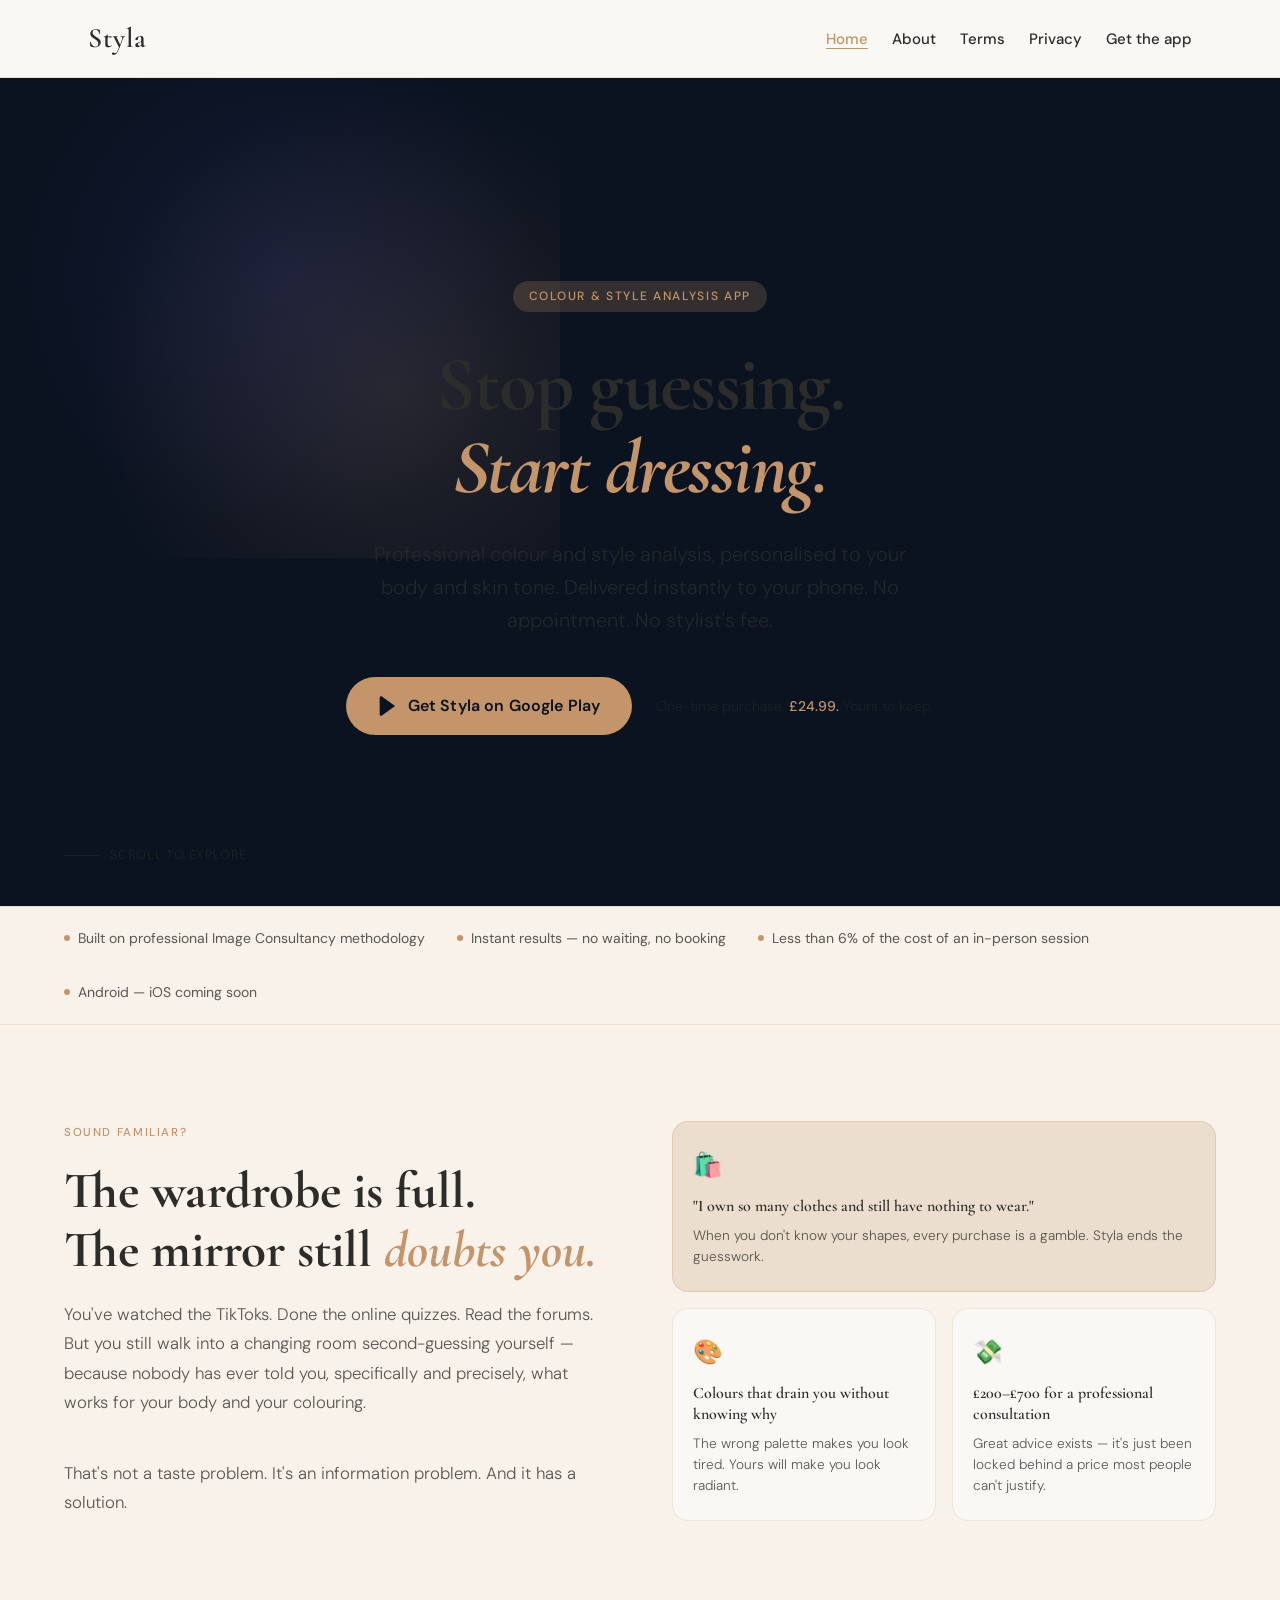
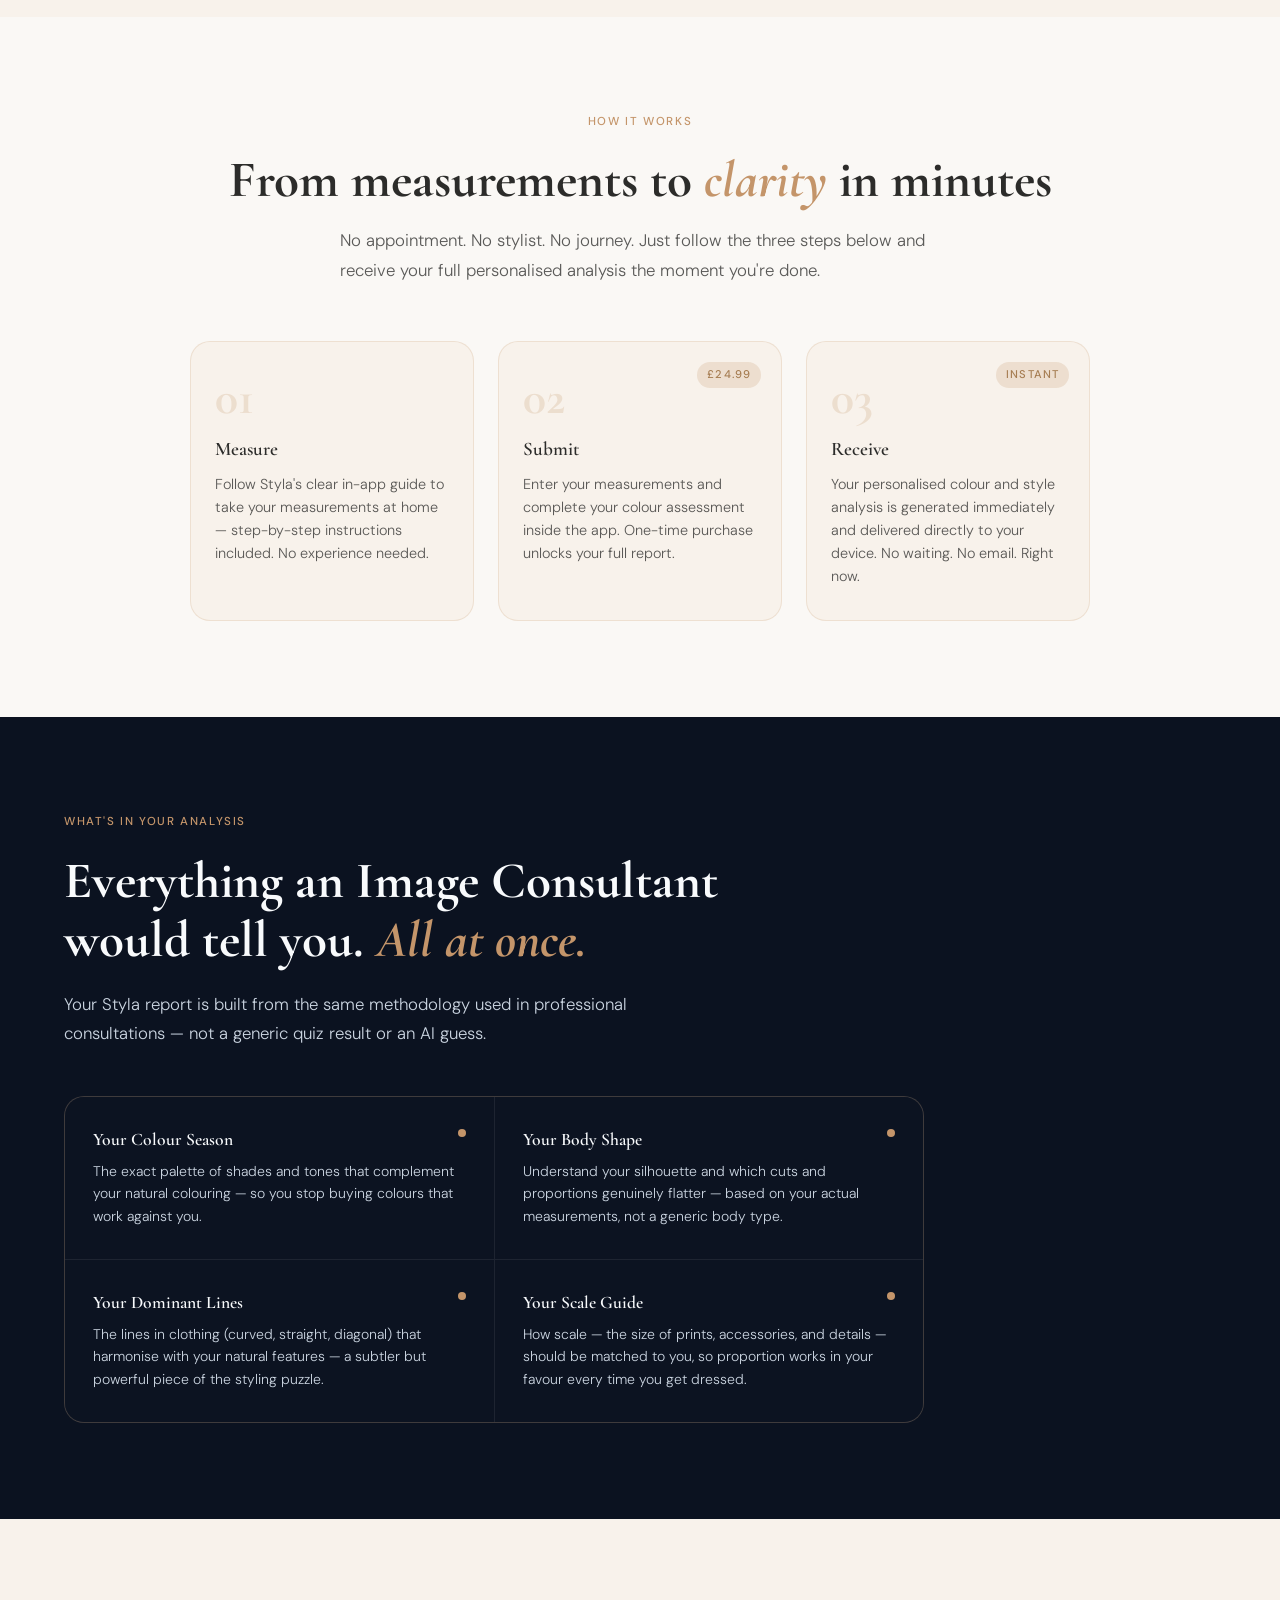
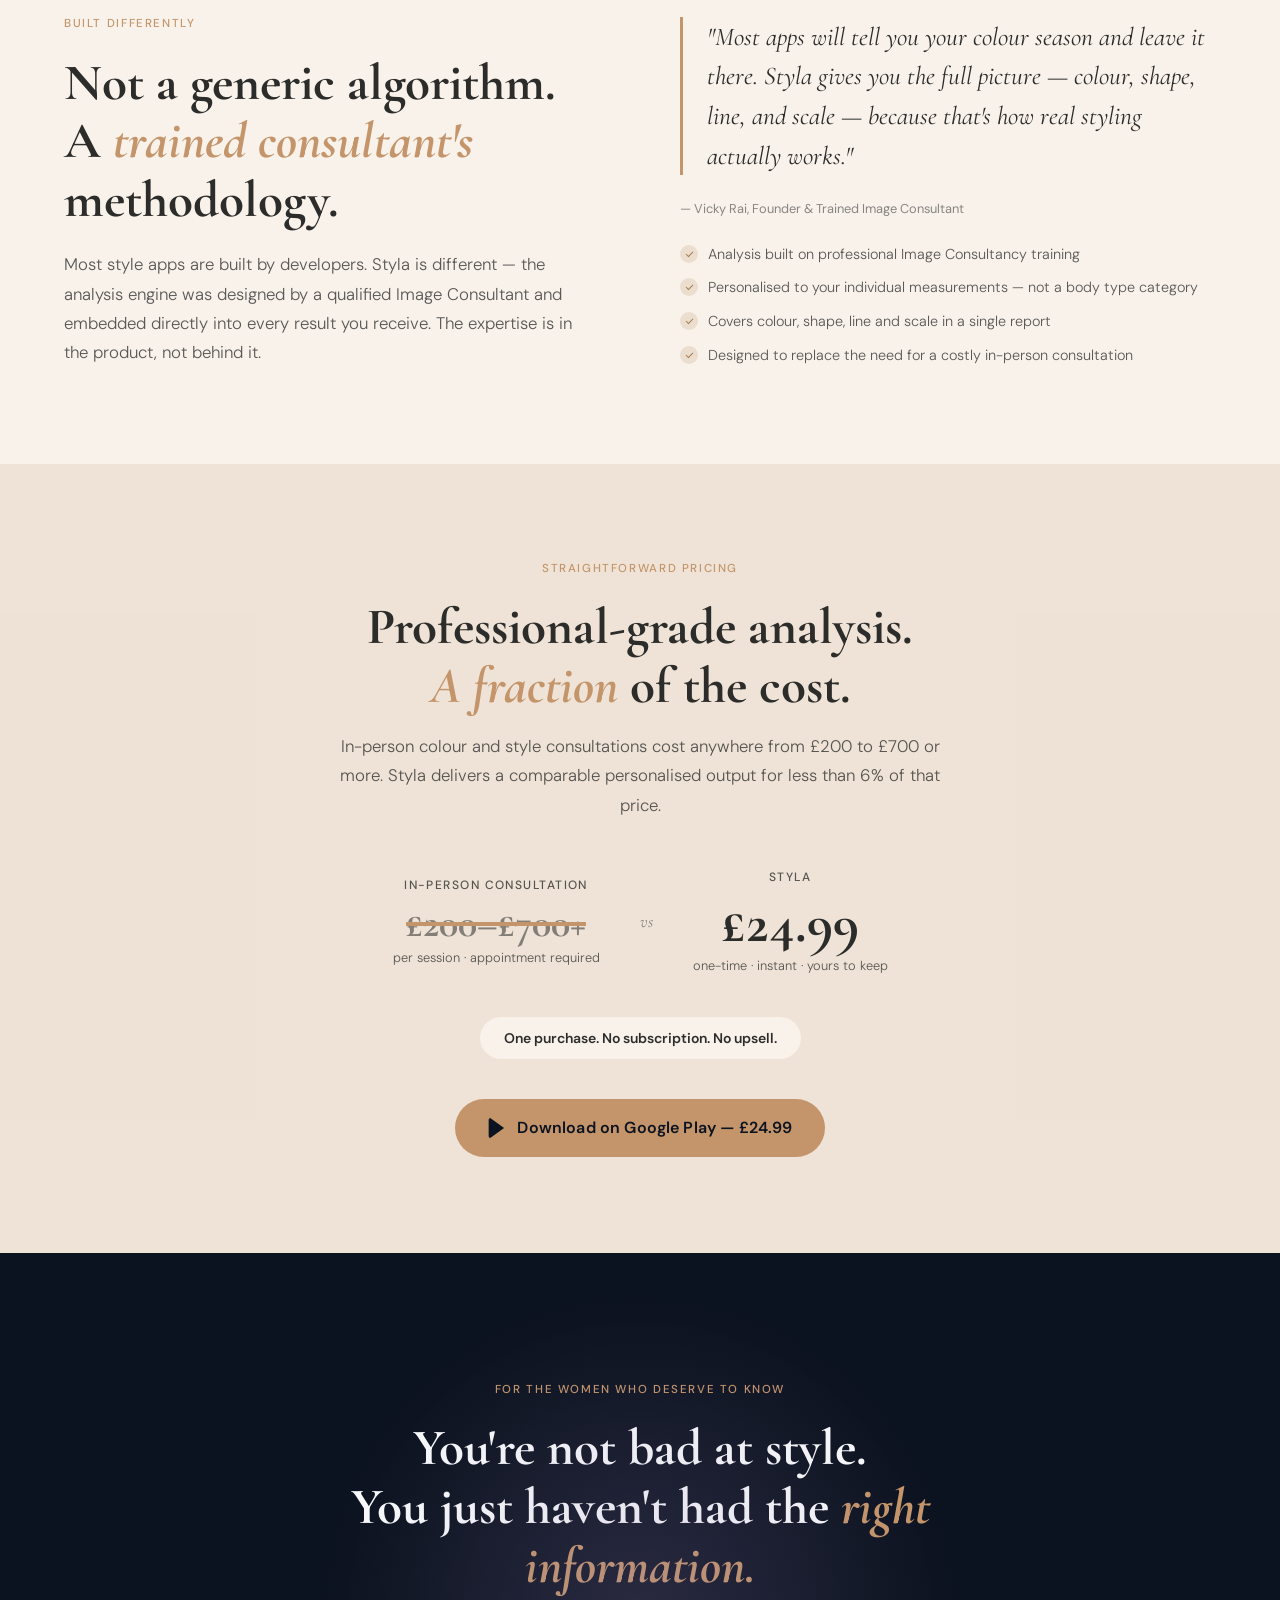
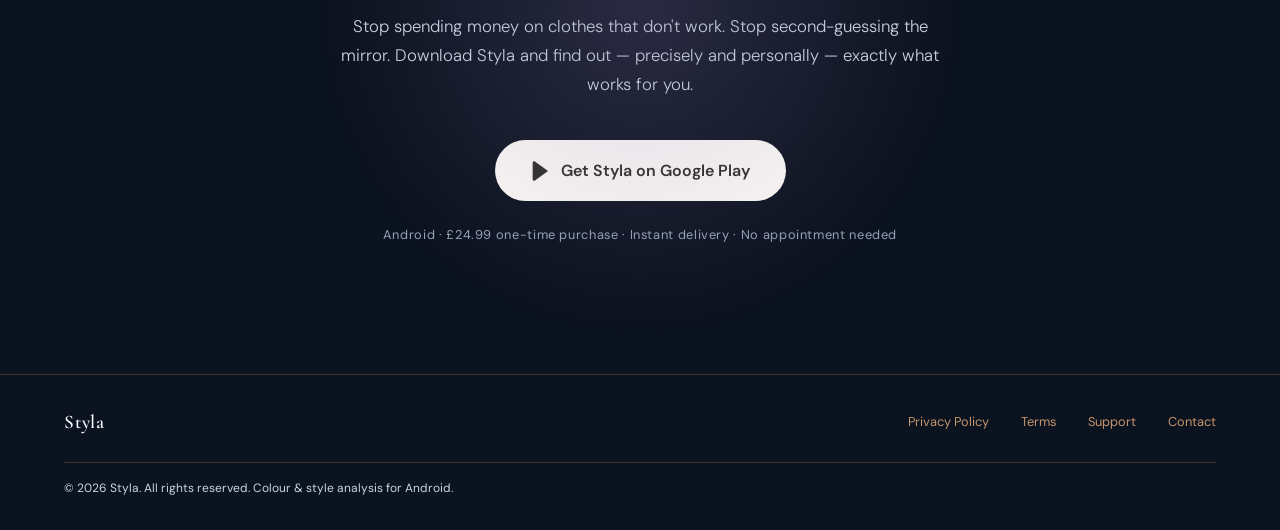
==== commit f29cc92f: "edited the colours of index.html to match the rest of the site" ====
--- a/index.html
+++ b/index.html
@@ -1,29 +1,42 @@
 <!DOCTYPE html>
-<html lang="en">
+<html lang="en-GB">
 <head>
 <meta charset="UTF-8">
 <meta name="viewport" content="width=device-width, initial-scale=1.0">
 <title>Styla — Know Exactly What Works for You</title>
 <link rel="preconnect" href="https://fonts.googleapis.com">
 <link rel="preconnect" href="https://fonts.gstatic.com" crossorigin>
-<link href="https://fonts.googleapis.com/css2?family=Playfair+Display:ital,wght@0,400;0,600;0,700;1,400;1,600&family=DM+Sans:wght@300;400;500&display=swap" rel="stylesheet">
+<link href="https://fonts.googleapis.com/css2?family=Cormorant+Garamond:ital,wght@0,500;0,600;0,700;1,500&family=DM+Sans:ital,opsz,wght@0,9..40,400;0,9..40,500;0,9..40,600;0,9..40,700;1,9..40,400&display=swap" rel="stylesheet">
+<link rel="stylesheet" href="styles/main.css" />
 <style>
   *, *::before, *::after { box-sizing: border-box; margin: 0; padding: 0; }
 
   :root {
-    --cream: #FAF7F2;
-    --warm-white: #FFFDF9;
-    --clay: #C4704A;
-    --clay-light: #F0DDD3;
-    --clay-dark: #8B4A2F;
-    --sand: #E8DDD0;
-    --charcoal: #1E1A17;
-    --text-muted: #6B5F56;
-    --text-light: #9A8E86;
-    --rose: #D4A5A0;
-    --soft-border: rgba(196, 112, 74, 0.15);
-    --serif: 'Playfair Display', Georgia, serif;
-    --sans: 'DM Sans', system-ui, sans-serif;
+    --color-bronze: #c4956a;
+    --color-indigo: #6366f1;
+    --color-dark-bg: #0b1220;
+    --color-dark-text: #f8fafc;
+    --color-dark-text-muted: #cbd5e1;
+    --color-dark-text-subtle: #94a3b8;
+    --color-light-bg: #faf8f5;
+    --color-light-surface: #f8f2eb;
+    --color-light-text: #2c2c2a;
+
+    --font-serif: "Cormorant Garamond", "Georgia", serif;
+    --font-sans: "DM Sans", system-ui, sans-serif;
+
+    --cream: var(--color-light-bg);
+    --warm-white: var(--color-light-surface);
+    --clay: var(--color-bronze);
+    --clay-light: rgba(196, 149, 106, 0.22);
+    --clay-dark: #a67d52;
+    --sand: var(--color-light-surface);
+    --text-muted: rgba(44, 44, 42, 0.78);
+    --text-light: rgba(44, 44, 42, 0.55);
+    --rose: var(--color-bronze);
+    --soft-border: rgba(196, 149, 106, 0.2);
+    --serif: var(--font-serif);
+    --sans: var(--font-sans);
   }
 
   html { scroll-behavior: smooth; }
@@ -31,52 +44,11 @@
   body {
     font-family: var(--sans);
     background: var(--cream);
-    color: var(--charcoal);
+    color: var(--color-light-text);
     line-height: 1.6;
     font-size: 16px;
     -webkit-font-smoothing: antialiased;
   }
-
-  /* NAV */
-  nav {
-    position: sticky;
-    top: 0;
-    z-index: 100;
-    background: rgba(250, 247, 242, 0.94);
-    backdrop-filter: blur(12px);
-    border-bottom: 1px solid var(--soft-border);
-    padding: 0 5%;
-    display: flex;
-    align-items: center;
-    justify-content: space-between;
-    height: 64px;
-  }
-
-  .nav-logo {
-    font-family: var(--serif);
-    font-size: 1.5rem;
-    font-weight: 600;
-    color: var(--charcoal);
-    letter-spacing: 0.04em;
-    text-decoration: none;
-  }
-
-  .nav-cta {
-    background: var(--clay);
-    color: white;
-    border: none;
-    font-family: var(--sans);
-    font-size: 0.875rem;
-    font-weight: 500;
-    padding: 10px 22px;
-    border-radius: 100px;
-    cursor: pointer;
-    text-decoration: none;
-    letter-spacing: 0.02em;
-    transition: background 0.2s ease, transform 0.1s ease;
-  }
-
-  .nav-cta:hover { background: var(--clay-dark); transform: translateY(-1px); }
 
   /* HERO */
   .hero {
@@ -96,7 +68,8 @@
     right: -120px;
     width: 560px;
     height: 560px;
-    background: radial-gradient(circle, rgba(196,112,74,0.12) 0%, transparent 65%);
+    background: radial-gradient(circle, rgba(99, 102, 241, 0.1) 0%, transparent 65%),
+      radial-gradient(circle at 70% 70%, rgba(196, 149, 106, 0.14) 0%, transparent 55%);
     pointer-events: none;
   }
 
@@ -120,7 +93,7 @@
     font-size: clamp(2.8rem, 6vw, 5.5rem);
     font-weight: 700;
     line-height: 1.08;
-    color: var(--charcoal);
+    color: var(--color-light-text);
     max-width: 820px;
     margin-bottom: 1.75rem;
   }
@@ -150,23 +123,27 @@
     display: inline-flex;
     align-items: center;
     gap: 10px;
-    background: var(--charcoal);
-    color: white;
+    background: var(--color-bronze);
+    color: var(--color-dark-bg);
     font-family: var(--sans);
     font-size: 1rem;
-    font-weight: 500;
+    font-weight: 600;
     padding: 16px 32px;
     border-radius: 100px;
     text-decoration: none;
     border: none;
     cursor: pointer;
-    transition: background 0.2s ease, transform 0.15s ease;
+    transition: background 0.2s ease, transform 0.15s ease, box-shadow 0.2s ease;
     letter-spacing: 0.01em;
   }
 
-  .btn-primary:hover { background: #333; transform: translateY(-2px); }
-
-  .btn-primary svg { width: 20px; height: 20px; fill: white; flex-shrink: 0; }
+  .btn-primary:hover {
+    background: #b08255;
+    transform: translateY(-2px);
+    box-shadow: 0 8px 24px rgba(196, 149, 106, 0.35);
+  }
+
+  .btn-primary svg { width: 20px; height: 20px; fill: currentColor; flex-shrink: 0; }
 
   .hero-price-note {
     font-size: 0.875rem;
@@ -247,7 +224,7 @@
     font-size: clamp(2rem, 4vw, 3.2rem);
     font-weight: 700;
     line-height: 1.15;
-    color: var(--charcoal);
+    color: var(--color-light-text);
     margin-bottom: 1.25rem;
   }
 
@@ -293,7 +270,7 @@
   .pain-card:first-child {
     grid-column: span 2;
     background: var(--clay-light);
-    border-color: rgba(196, 112, 74, 0.2);
+    border-color: rgba(196, 149, 106, 0.28);
   }
 
   .pain-icon {
@@ -306,7 +283,7 @@
     font-family: var(--serif);
     font-size: 1rem;
     font-weight: 600;
-    color: var(--charcoal);
+    color: var(--color-light-text);
     margin-bottom: 0.5rem;
     line-height: 1.3;
   }
@@ -363,7 +340,7 @@
     font-family: var(--serif);
     font-size: 1.2rem;
     font-weight: 600;
-    color: var(--charcoal);
+    color: var(--color-light-text);
     margin-bottom: 0.75rem;
   }
 
@@ -390,24 +367,24 @@
 
   /* WHAT YOU GET */
   .what-you-get {
-    background: var(--charcoal);
-    color: white;
-  }
-
-  .what-you-get .section-tag { color: var(--rose); }
-
-  .what-you-get h2 { color: white; }
-
-  .what-you-get h2 em { color: var(--rose); }
-
-  .what-you-get .body-text { color: rgba(255,255,255,0.6); }
+    background: var(--color-dark-bg);
+    color: var(--color-dark-text-muted);
+  }
+
+  .what-you-get .section-tag { color: var(--color-bronze); }
+
+  .what-you-get h2 { color: var(--color-dark-text); }
+
+  .what-you-get h2 em { color: var(--color-bronze); }
+
+  .what-you-get .body-text { color: var(--color-dark-text-muted); }
 
   .deliverables-grid {
     display: grid;
     grid-template-columns: repeat(2, 1fr);
     gap: 1px;
-    background: rgba(255,255,255,0.08);
-    border: 1px solid rgba(255,255,255,0.08);
+    background: rgba(248, 250, 252, 0.08);
+    border: 1px solid rgba(196, 149, 106, 0.2);
     border-radius: 20px;
     overflow: hidden;
     margin-top: 3rem;
@@ -419,7 +396,7 @@
   }
 
   .deliverable {
-    background: rgba(30, 26, 23, 0.95);
+    background: rgba(11, 18, 32, 0.92);
     padding: 2rem 1.75rem;
     position: relative;
   }
@@ -432,20 +409,20 @@
     width: 8px;
     height: 8px;
     border-radius: 50%;
-    background: var(--clay);
+    background: var(--color-bronze);
   }
 
   .deliverable h3 {
     font-family: var(--serif);
     font-size: 1.1rem;
     font-weight: 600;
-    color: white;
+    color: var(--color-dark-text);
     margin-bottom: 0.6rem;
   }
 
   .deliverable p {
     font-size: 0.875rem;
-    color: rgba(255,255,255,0.55);
+    color: var(--color-dark-text-muted);
     font-weight: 300;
     line-height: 1.6;
   }
@@ -468,7 +445,7 @@
     font-size: clamp(1.2rem, 2.5vw, 1.6rem);
     font-style: italic;
     font-weight: 400;
-    color: var(--charcoal);
+    color: var(--color-light-text);
     line-height: 1.55;
     border-left: 3px solid var(--clay);
     padding-left: 1.5rem;
@@ -553,7 +530,7 @@
     font-size: 3.5rem;
     font-weight: 700;
     line-height: 1;
-    color: var(--charcoal);
+    color: var(--color-light-text);
   }
 
   .price-amount.struck {
@@ -579,19 +556,19 @@
   }
 
   .price-note {
-    background: white;
+    background: var(--color-light-surface);
     border-radius: 100px;
     padding: 10px 24px;
     font-size: 0.875rem;
-    color: var(--clay-dark);
-    font-weight: 500;
+    color: var(--color-light-text);
+    font-weight: 600;
     display: inline-block;
     margin-bottom: 2.5rem;
   }
 
   /* FINAL CTA */
   .final-cta {
-    background: var(--charcoal);
+    background: var(--color-dark-bg);
     text-align: center;
     padding: 8rem 5%;
     position: relative;
@@ -606,20 +583,23 @@
     transform: translate(-50%, -50%);
     width: 700px;
     height: 700px;
-    background: radial-gradient(circle, rgba(196,112,74,0.15) 0%, transparent 65%);
+    background: radial-gradient(circle, rgba(99, 102, 241, 0.12) 0%, transparent 60%),
+      radial-gradient(circle, rgba(196, 149, 106, 0.12) 0%, transparent 65%);
     pointer-events: none;
   }
 
   .final-cta h2 {
-    color: white;
+    color: var(--color-dark-text);
     max-width: 680px;
     margin: 0 auto 1rem;
   }
 
-  .final-cta h2 em { color: var(--rose); }
+  .final-cta h2 em { color: var(--color-bronze); }
+
+  .final-cta .section-tag { color: var(--color-bronze); }
 
   .final-cta .body-text {
-    color: rgba(255,255,255,0.55);
+    color: var(--color-dark-text-muted);
     margin: 0 auto 2.5rem;
     text-align: center;
   }
@@ -628,32 +608,33 @@
     display: inline-flex;
     align-items: center;
     gap: 10px;
-    background: white;
-    color: var(--charcoal);
+    background: var(--color-light-bg);
+    color: var(--color-light-text);
     font-family: var(--sans);
     font-size: 1rem;
-    font-weight: 500;
+    font-weight: 600;
     padding: 18px 36px;
     border-radius: 100px;
     text-decoration: none;
     transition: background 0.2s, transform 0.15s;
   }
 
-  .btn-primary-light:hover { background: var(--cream); transform: translateY(-2px); }
-
-  .btn-primary-light svg { width: 20px; height: 20px; fill: var(--charcoal); }
+  .btn-primary-light:hover { background: #f0ebe4; transform: translateY(-2px); }
+
+  .btn-primary-light svg { width: 20px; height: 20px; fill: var(--color-light-text); }
 
   .final-assurance {
     margin-top: 1.5rem;
     font-size: 0.8rem;
-    color: rgba(255,255,255,0.35);
+    color: var(--color-dark-text-subtle);
     letter-spacing: 0.05em;
   }
 
   /* FOOTER */
   footer {
-    background: var(--cream);
-    border-top: 1px solid var(--soft-border);
+    background: var(--color-dark-bg);
+    color: var(--color-dark-text);
+    border-top: 1px solid rgba(196, 149, 106, 0.25);
     padding: 2rem 5%;
     display: flex;
     align-items: center;
@@ -666,7 +647,7 @@
     font-family: var(--serif);
     font-size: 1.2rem;
     font-weight: 600;
-    color: var(--charcoal);
+    color: var(--color-dark-text);
     letter-spacing: 0.04em;
   }
 
@@ -677,17 +658,24 @@
 
   .footer-links a {
     font-size: 0.8rem;
-    color: var(--text-light);
+    color: var(--color-bronze);
     text-decoration: none;
     transition: color 0.2s;
   }
 
-  .footer-links a:hover { color: var(--clay); }
+  .footer-links a:hover {
+    color: #d4ab85;
+    text-decoration: underline;
+    text-decoration-color: var(--color-bronze);
+  }
 
   .footer-note {
     font-size: 0.75rem;
-    color: var(--text-light);
+    color: var(--color-dark-text-muted);
     width: 100%;
+    padding-top: 1rem;
+    margin-top: 0.5rem;
+    border-top: 1px solid rgba(196, 149, 106, 0.25);
   }
 
   /* ANIMATIONS */
@@ -706,13 +694,30 @@
 </style>
 </head>
 <body>
-
-<!-- NAV -->
-<nav>
-  <a href="#" class="nav-logo">Styla</a>
-  <a href="#download" class="nav-cta">Download the app</a>
-</nav>
-
+<a class="skip-link" href="#main">Skip to content</a>
+<header class="site-header">
+  <div class="site-header__inner">
+    <a class="site-logo" href="index.html">Styla</a>
+    <input
+      class="nav-toggle"
+      type="checkbox"
+      id="nav-toggle-home"
+      aria-label="Open menu"
+    />
+    <label class="nav-toggle-label" for="nav-toggle-home">Menu</label>
+    <nav class="site-nav" aria-label="Primary">
+      <ul>
+        <li><a href="index.html" aria-current="page">Home</a></li>
+        <li><a href="about.html">About</a></li>
+        <li><a href="terms.html">Terms</a></li>
+        <li><a href="privacy.html">Privacy</a></li>
+        <li><a href="#download">Get the app</a></li>
+      </ul>
+    </nav>
+  </div>
+</header>
+
+<main id="main">
 <!-- HERO -->
 <section class="hero">
   <span class="hero-tag">Colour &amp; Style Analysis App</span>
@@ -865,7 +870,7 @@
 
 <!-- FINAL CTA -->
 <section class="final-cta">
-  <span class="section-tag" style="color: var(--rose);">For the women who deserve to know</span>
+  <span class="section-tag">For the women who deserve to know</span>
   <h2>You're not bad at style.<br>You just haven't had the <em>right information.</em></h2>
   <p class="body-text">Stop spending money on clothes that don't work. Stop second-guessing the mirror. Download Styla and find out — precisely and personally — exactly what works for you.</p>
   <a href="#" class="btn-primary-light">
@@ -874,6 +879,7 @@
   </a>
   <p class="final-assurance">Android · £24.99 one-time purchase · Instant delivery · No appointment needed</p>
 </section>
+</main>
 
 <!-- FOOTER -->
 <footer>
--- a/styles/main.css
+++ b/styles/main.css
@@ -0,0 +1,655 @@
+/* Styla — design tokens & global styles */
+
+:root {
+  --color-bronze: #c4956a;
+  --color-indigo: #6366f1;
+  --color-dark-bg: #0b1220;
+  --color-dark-text: #f8fafc;
+  --color-dark-text-muted: #cbd5e1;
+  --color-dark-text-subtle: #94a3b8;
+  --color-light-bg: #faf8f5;
+  --color-light-surface: #f8f2eb;
+  --color-light-text: #2c2c2a;
+
+  --font-serif: "Cormorant Garamond", "Georgia", serif;
+  --font-sans: "DM Sans", system-ui, sans-serif;
+
+  --space-xs: 0.5rem;
+  --space-sm: 1rem;
+  --space-md: 1.5rem;
+  --space-lg: 2.5rem;
+  --space-xl: 4rem;
+  --space-2xl: 6rem;
+
+  --radius-sm: 0.375rem;
+  --radius-md: 0.75rem;
+  --radius-lg: 1.25rem;
+
+  --shadow-soft: 0 4px 24px rgba(11, 18, 32, 0.06);
+  --max-content: 72rem;
+  --header-height: 4rem;
+}
+
+*,
+*::before,
+*::after {
+  box-sizing: border-box;
+}
+
+html {
+  scroll-behavior: smooth;
+}
+
+body {
+  margin: 0;
+  font-family: var(--font-sans);
+  font-size: 1rem;
+  line-height: 1.65;
+  color: var(--color-light-text);
+  background: var(--color-light-bg);
+  -webkit-font-smoothing: antialiased;
+}
+
+img {
+  max-width: 100%;
+  height: auto;
+  display: block;
+}
+
+a {
+  color: var(--color-bronze);
+  text-decoration-color: var(--color-bronze);
+  text-underline-offset: 0.2em;
+  transition: color 0.2s ease, opacity 0.2s ease;
+}
+
+a:hover {
+  color: #a67d52;
+}
+
+h1,
+h2,
+h3,
+h4 {
+  font-family: var(--font-serif);
+  font-weight: 600;
+  line-height: 1.2;
+  margin-top: 0;
+}
+
+h1 {
+  font-size: clamp(2.5rem, 6vw, 3.75rem);
+  letter-spacing: -0.02em;
+}
+
+h2 {
+  font-size: clamp(2rem, 4vw, 2.75rem);
+}
+
+h3 {
+  font-size: clamp(1.35rem, 2.5vw, 1.65rem);
+}
+
+p {
+  margin: 0 0 var(--space-sm);
+}
+
+p:last-child {
+  margin-bottom: 0;
+}
+
+/* Skip link */
+.skip-link {
+  position: absolute;
+  top: -100%;
+  left: var(--space-sm);
+  z-index: 200;
+  padding: var(--space-xs) var(--space-sm);
+  background: var(--color-bronze);
+  color: var(--color-light-bg);
+  font-weight: 600;
+  border-radius: var(--radius-sm);
+  text-decoration: none;
+}
+
+.skip-link:focus {
+  top: var(--space-sm);
+}
+
+/* Site header & nav */
+.site-header {
+  position: sticky;
+  top: 0;
+  z-index: 100;
+  background: var(--color-light-bg);
+  border-bottom: 1px solid rgba(196, 149, 106, 0.25);
+}
+
+.site-header__inner {
+  max-width: var(--max-content);
+  margin: 0 auto;
+  padding: var(--space-sm) var(--space-md);
+  display: flex;
+  align-items: center;
+  justify-content: space-between;
+  flex-wrap: wrap;
+  gap: var(--space-sm);
+  min-height: var(--header-height);
+}
+
+.site-logo {
+  font-family: var(--font-serif);
+  font-size: 1.75rem;
+  font-weight: 600;
+  color: var(--color-light-text);
+  text-decoration: none;
+  letter-spacing: 0.04em;
+}
+
+.site-logo:hover {
+  color: var(--color-bronze);
+}
+
+.nav-toggle {
+  display: none;
+}
+
+.nav-toggle-label {
+  display: none;
+  cursor: pointer;
+  padding: var(--space-xs);
+  color: var(--color-light-text);
+  font-size: 0.875rem;
+  font-weight: 600;
+  border: 1px solid rgba(44, 44, 42, 0.2);
+  border-radius: var(--radius-sm);
+}
+
+.site-nav ul {
+  list-style: none;
+  margin: 0;
+  padding: 0;
+  display: flex;
+  flex-wrap: wrap;
+  gap: var(--space-xs) var(--space-md);
+  align-items: center;
+}
+
+.site-nav a {
+  color: var(--color-light-text);
+  text-decoration: none;
+  font-weight: 500;
+  font-size: 0.9375rem;
+}
+
+.site-nav a:hover,
+.site-nav a:focus-visible {
+  color: var(--color-bronze);
+}
+
+.site-nav a[aria-current="page"] {
+  color: var(--color-bronze);
+  text-decoration: underline;
+  text-decoration-color: var(--color-bronze);
+  text-underline-offset: 0.25em;
+}
+
+@media (max-width: 640px) {
+  .nav-toggle-label {
+    display: block;
+  }
+
+  .site-nav {
+    width: 100%;
+    max-height: 0;
+    overflow: hidden;
+    transition: max-height 0.35s ease;
+  }
+
+  .nav-toggle:checked ~ .site-nav {
+    max-height: 12rem;
+  }
+
+  .site-nav ul {
+    flex-direction: column;
+    align-items: flex-start;
+    padding: var(--space-sm) 0 var(--space-xs);
+  }
+}
+
+/* Buttons */
+.btn {
+  display: inline-flex;
+  align-items: center;
+  justify-content: center;
+  padding: 0.875rem 1.75rem;
+  font-family: var(--font-sans);
+  font-size: 0.9375rem;
+  font-weight: 600;
+  text-decoration: none;
+  border-radius: var(--radius-md);
+  border: none;
+  cursor: pointer;
+  transition: background 0.2s ease, transform 0.15s ease, box-shadow 0.2s ease;
+}
+
+.btn:focus-visible {
+  outline: 2px solid var(--color-bronze);
+  outline-offset: 3px;
+}
+
+.btn--bronze {
+  background: var(--color-bronze);
+  color: var(--color-dark-bg);
+}
+
+.btn--bronze:hover {
+  background: #b08255;
+  color: var(--color-dark-bg);
+  transform: translateY(-1px);
+  box-shadow: 0 8px 24px rgba(196, 149, 106, 0.35);
+}
+
+.btn--outline-light {
+  background: transparent;
+  color: var(--color-bronze);
+  border: 2px solid var(--color-bronze);
+}
+
+.btn--outline-light:hover {
+  background: rgba(196, 149, 106, 0.12);
+  color: var(--color-bronze);
+}
+
+/* Sections */
+.section {
+  padding: var(--space-xl) var(--space-md);
+}
+
+.section--tight {
+  padding: var(--space-lg) var(--space-md);
+}
+
+.section--dark {
+  background: var(--color-dark-bg);
+  color: var(--color-dark-text-muted);
+}
+
+.section--dark h1,
+.section--dark h2,
+.section--dark h3 {
+  color: var(--color-dark-text);
+}
+
+.section--light {
+  background: var(--color-light-bg);
+  color: var(--color-light-text);
+}
+
+.section__inner {
+  max-width: var(--max-content);
+  margin: 0 auto;
+}
+
+.section__title {
+  text-align: center;
+  margin-bottom: var(--space-xs);
+}
+
+.section__intro {
+  text-align: center;
+  max-width: 36rem;
+  margin: 0 auto var(--space-lg);
+  color: var(--color-dark-text-subtle);
+}
+
+.section--light .section__intro {
+  color: rgba(44, 44, 42, 0.75);
+}
+
+/* Hero */
+.hero {
+  min-height: min(85vh, 42rem);
+  display: flex;
+  align-items: center;
+  justify-content: center;
+  text-align: center;
+  padding: var(--space-2xl) var(--space-md);
+  background: var(--color-dark-bg);
+  position: relative;
+  overflow: hidden;
+}
+
+.hero::before {
+  content: "";
+  position: absolute;
+  inset: 0;
+  background: radial-gradient(
+      ellipse 80% 50% at 50% -20%,
+      rgba(99, 102, 241, 0.12),
+      transparent 55%
+    ),
+    radial-gradient(
+      ellipse 60% 40% at 100% 100%,
+      rgba(196, 149, 106, 0.08),
+      transparent 50%
+    );
+  pointer-events: none;
+}
+
+.hero__inner {
+  position: relative;
+  z-index: 1;
+  max-width: 40rem;
+}
+
+.hero__eyebrow {
+  font-size: 0.8125rem;
+  text-transform: uppercase;
+  letter-spacing: 0.2em;
+  color: var(--color-bronze);
+  margin-bottom: var(--space-sm);
+  font-weight: 600;
+}
+
+.hero__title {
+  color: var(--color-dark-text);
+  margin-bottom: var(--space-md);
+}
+
+.hero__tagline {
+  font-size: 1.125rem;
+  color: var(--color-dark-text-muted);
+  margin-bottom: var(--space-lg);
+  line-height: 1.7;
+}
+
+/* Feature grid */
+.feature-grid {
+  display: grid;
+  gap: var(--space-md);
+  grid-template-columns: repeat(auto-fit, minmax(16rem, 1fr));
+}
+
+.feature-card {
+  background: var(--color-light-surface);
+  padding: var(--space-lg);
+  border-radius: var(--radius-lg);
+  box-shadow: var(--shadow-soft);
+  border: 1px solid rgba(196, 149, 106, 0.15);
+}
+
+.feature-card h3 {
+  color: var(--color-light-text);
+  margin-bottom: var(--space-sm);
+}
+
+.feature-card p {
+  color: rgba(44, 44, 42, 0.82);
+  font-size: 0.9375rem;
+}
+
+.feature-card__icon {
+  width: 2.5rem;
+  height: 2.5rem;
+  border-radius: var(--radius-sm);
+  background: rgba(196, 149, 106, 0.2);
+  color: var(--color-bronze);
+  display: flex;
+  align-items: center;
+  justify-content: center;
+  font-family: var(--font-serif);
+  font-size: 1.25rem;
+  font-weight: 600;
+  margin-bottom: var(--space-sm);
+}
+
+/* Dark feature strip (optional showcase) */
+.showcase-dark {
+  background: var(--color-dark-bg);
+  color: var(--color-dark-text-muted);
+  padding: var(--space-xl) var(--space-md);
+}
+
+.showcase-dark__inner {
+  max-width: var(--max-content);
+  margin: 0 auto;
+  display: grid;
+  gap: var(--space-lg);
+  align-items: center;
+}
+
+@media (min-width: 768px) {
+  .showcase-dark__inner {
+    grid-template-columns: 1fr 1fr;
+  }
+}
+
+.showcase-dark h2 {
+  color: var(--color-dark-text);
+}
+
+.showcase-dark .accent {
+  color: var(--color-bronze);
+}
+
+/* Steps */
+.steps {
+  display: grid;
+  gap: var(--space-lg);
+  counter-reset: step;
+}
+
+@media (min-width: 640px) {
+  .steps {
+    grid-template-columns: repeat(3, 1fr);
+  }
+}
+
+.step {
+  text-align: center;
+  padding: var(--space-md);
+}
+
+.step__num {
+  width: 2.75rem;
+  height: 2.75rem;
+  margin: 0 auto var(--space-sm);
+  border-radius: 50%;
+  border: 2px solid var(--color-bronze);
+  color: var(--color-bronze);
+  font-family: var(--font-serif);
+  font-size: 1.25rem;
+  font-weight: 700;
+  display: flex;
+  align-items: center;
+  justify-content: center;
+  counter-increment: step;
+}
+
+.step__num::before {
+  content: counter(step);
+}
+
+.step h3 {
+  margin-bottom: var(--space-xs);
+}
+
+/* CTA banner */
+.cta-banner {
+  text-align: center;
+  padding: var(--space-xl) var(--space-md);
+  background: var(--color-dark-bg);
+  color: var(--color-dark-text-muted);
+}
+
+.cta-banner h2 {
+  color: var(--color-dark-text);
+  margin-bottom: var(--space-sm);
+}
+
+.cta-banner p {
+  max-width: 28rem;
+  margin: 0 auto var(--space-md);
+}
+
+/* Footer */
+.site-footer {
+  background: var(--color-dark-bg);
+  color: var(--color-dark-text);
+  padding: var(--space-lg) var(--space-md);
+}
+
+.site-footer__inner {
+  max-width: var(--max-content);
+  margin: 0 auto;
+  display: flex;
+  flex-wrap: wrap;
+  gap: var(--space-md);
+  justify-content: space-between;
+  align-items: center;
+}
+
+.site-footer__brand {
+  font-family: var(--font-serif);
+  font-size: 1.5rem;
+  font-weight: 600;
+  color: var(--color-dark-text);
+}
+
+.site-footer__links {
+  display: flex;
+  flex-wrap: wrap;
+  gap: var(--space-sm) var(--space-md);
+}
+
+.site-footer a {
+  color: var(--color-bronze);
+  text-decoration: none;
+  font-size: 0.9375rem;
+}
+
+.site-footer a:hover {
+  color: #d4ab85;
+  text-decoration: underline;
+  text-decoration-color: var(--color-bronze);
+}
+
+.site-footer__copy {
+  width: 100%;
+  padding-top: var(--space-md);
+  margin-top: var(--space-sm);
+  border-top: 1px solid rgba(196, 149, 106, 0.25);
+  font-size: 0.8125rem;
+  color: var(--color-dark-text-muted);
+}
+
+/* Legal & about pages */
+.page-hero {
+  padding: var(--space-lg) var(--space-md) var(--space-md);
+  background: var(--color-light-bg);
+  border-bottom: 1px solid rgba(196, 149, 106, 0.2);
+}
+
+.page-hero__inner {
+  max-width: var(--max-content);
+  margin: 0 auto;
+}
+
+.page-hero h1 {
+  color: var(--color-light-text);
+  margin-bottom: var(--space-xs);
+}
+
+.page-hero p {
+  color: rgba(44, 44, 42, 0.7);
+  max-width: 36rem;
+}
+
+.legal-page,
+.about-page {
+  padding: var(--space-lg) var(--space-md) var(--space-2xl);
+  background: var(--color-light-bg);
+}
+
+.legal-page__inner,
+.about-page__inner {
+  max-width: 48rem;
+  margin: 0 auto;
+}
+
+.legal-section,
+.about-section {
+  margin-bottom: var(--space-lg);
+}
+
+.legal-section h2,
+.about-section h2 {
+  color: var(--color-light-text);
+  font-size: 1.5rem;
+  margin-bottom: var(--space-sm);
+  padding-bottom: var(--space-xs);
+  border-bottom: 2px solid var(--color-bronze);
+}
+
+.legal-section h3 {
+  font-size: 1.15rem;
+  margin: var(--space-md) 0 var(--space-xs);
+  color: var(--color-light-text);
+}
+
+.legal-section ul,
+.about-section ul {
+  padding-left: 1.25rem;
+  margin: 0 0 var(--space-sm);
+}
+
+.legal-section li,
+.about-section li {
+  margin-bottom: var(--space-xs);
+}
+
+.about-section ol {
+  padding-left: 1.25rem;
+  margin: 0 0 var(--space-sm);
+}
+
+.about-section ol li {
+  margin-bottom: var(--space-xs);
+}
+
+.page-actions {
+  margin-top: var(--space-lg);
+}
+
+.placeholder {
+  background: rgba(196, 149, 106, 0.12);
+  border-left: 3px solid var(--color-bronze);
+  padding: var(--space-sm) var(--space-md);
+  margin: var(--space-sm) 0;
+  font-size: 0.9375rem;
+}
+
+.team-grid {
+  display: grid;
+  gap: var(--space-md);
+  grid-template-columns: repeat(auto-fill, minmax(14rem, 1fr));
+}
+
+.team-card {
+  background: var(--color-light-surface);
+  padding: var(--space-md);
+  border-radius: var(--radius-md);
+  border: 1px solid rgba(196, 149, 106, 0.2);
+}
+
+.team-card h3 {
+  margin-bottom: var(--space-xs);
+}
+
+.team-card .role {
+  font-size: 0.875rem;
+  color: var(--color-bronze);
+  font-weight: 600;
+  margin-bottom: var(--space-sm);
+}
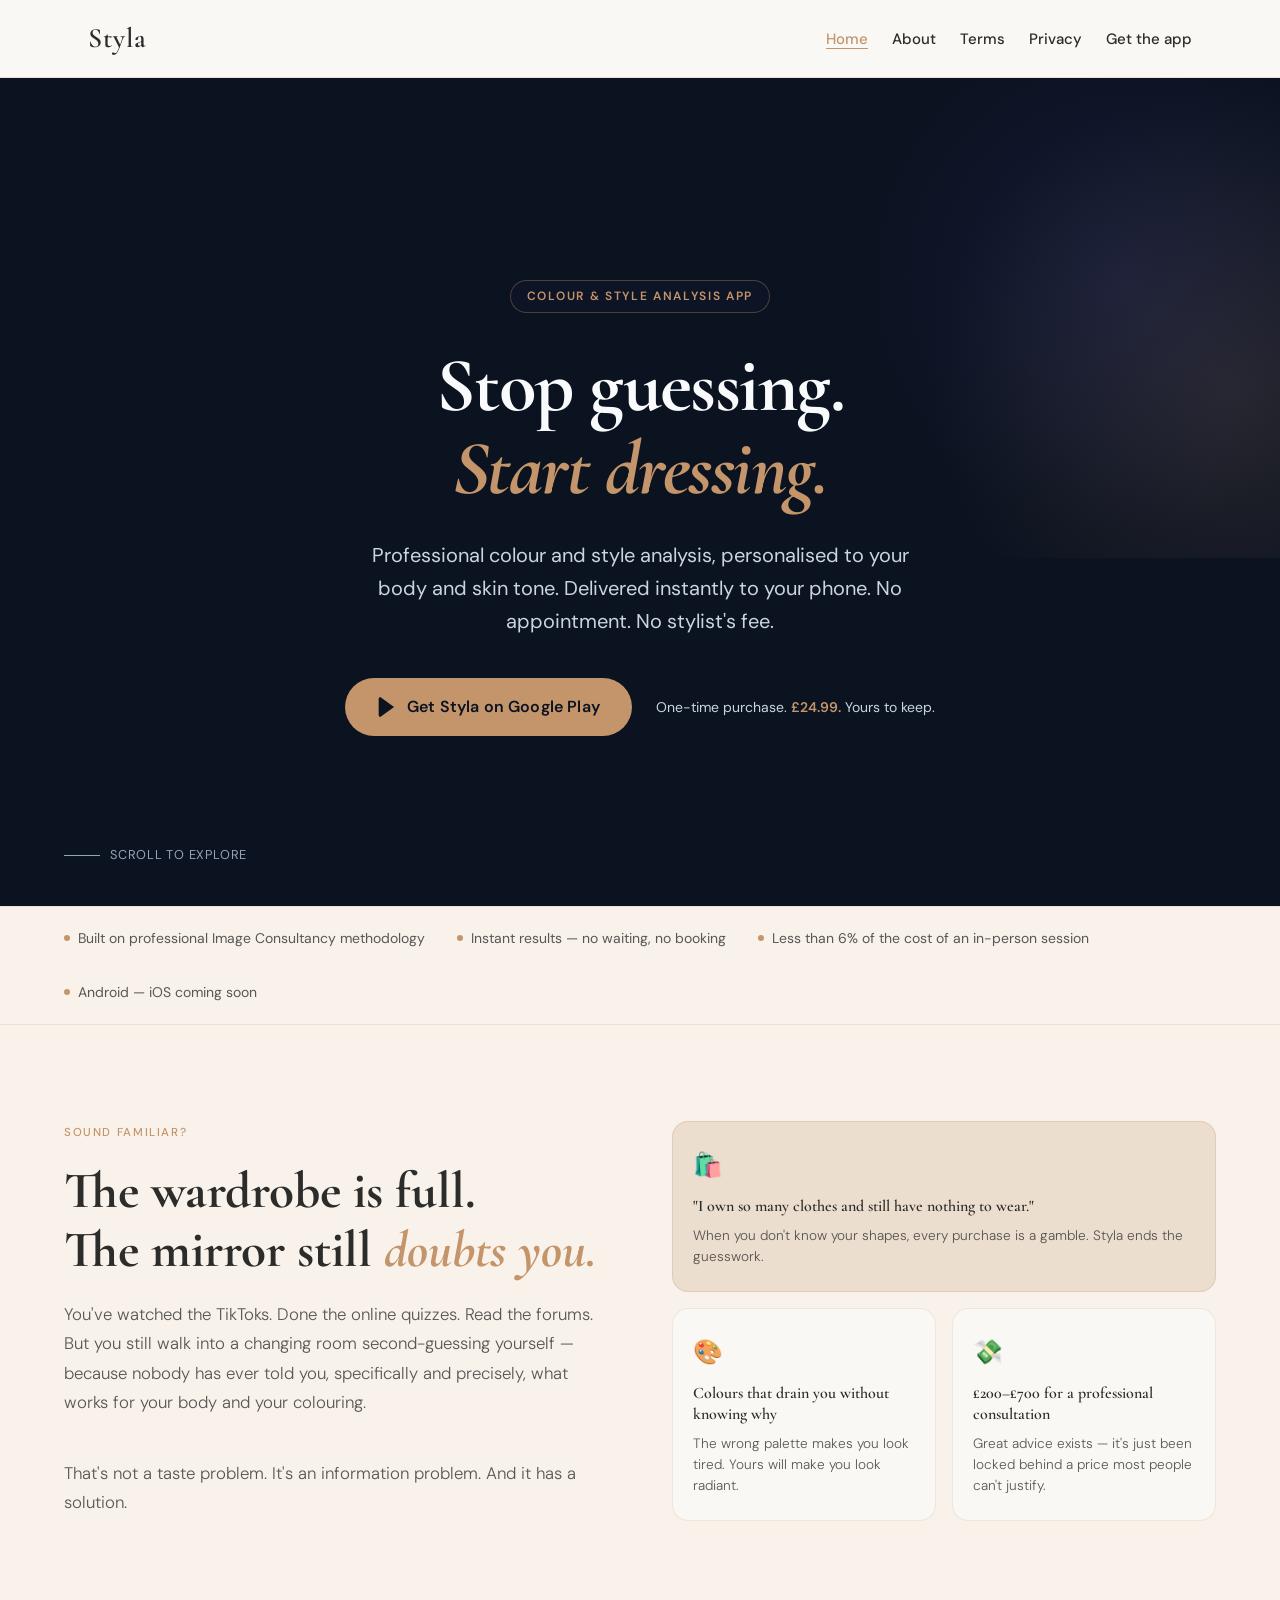
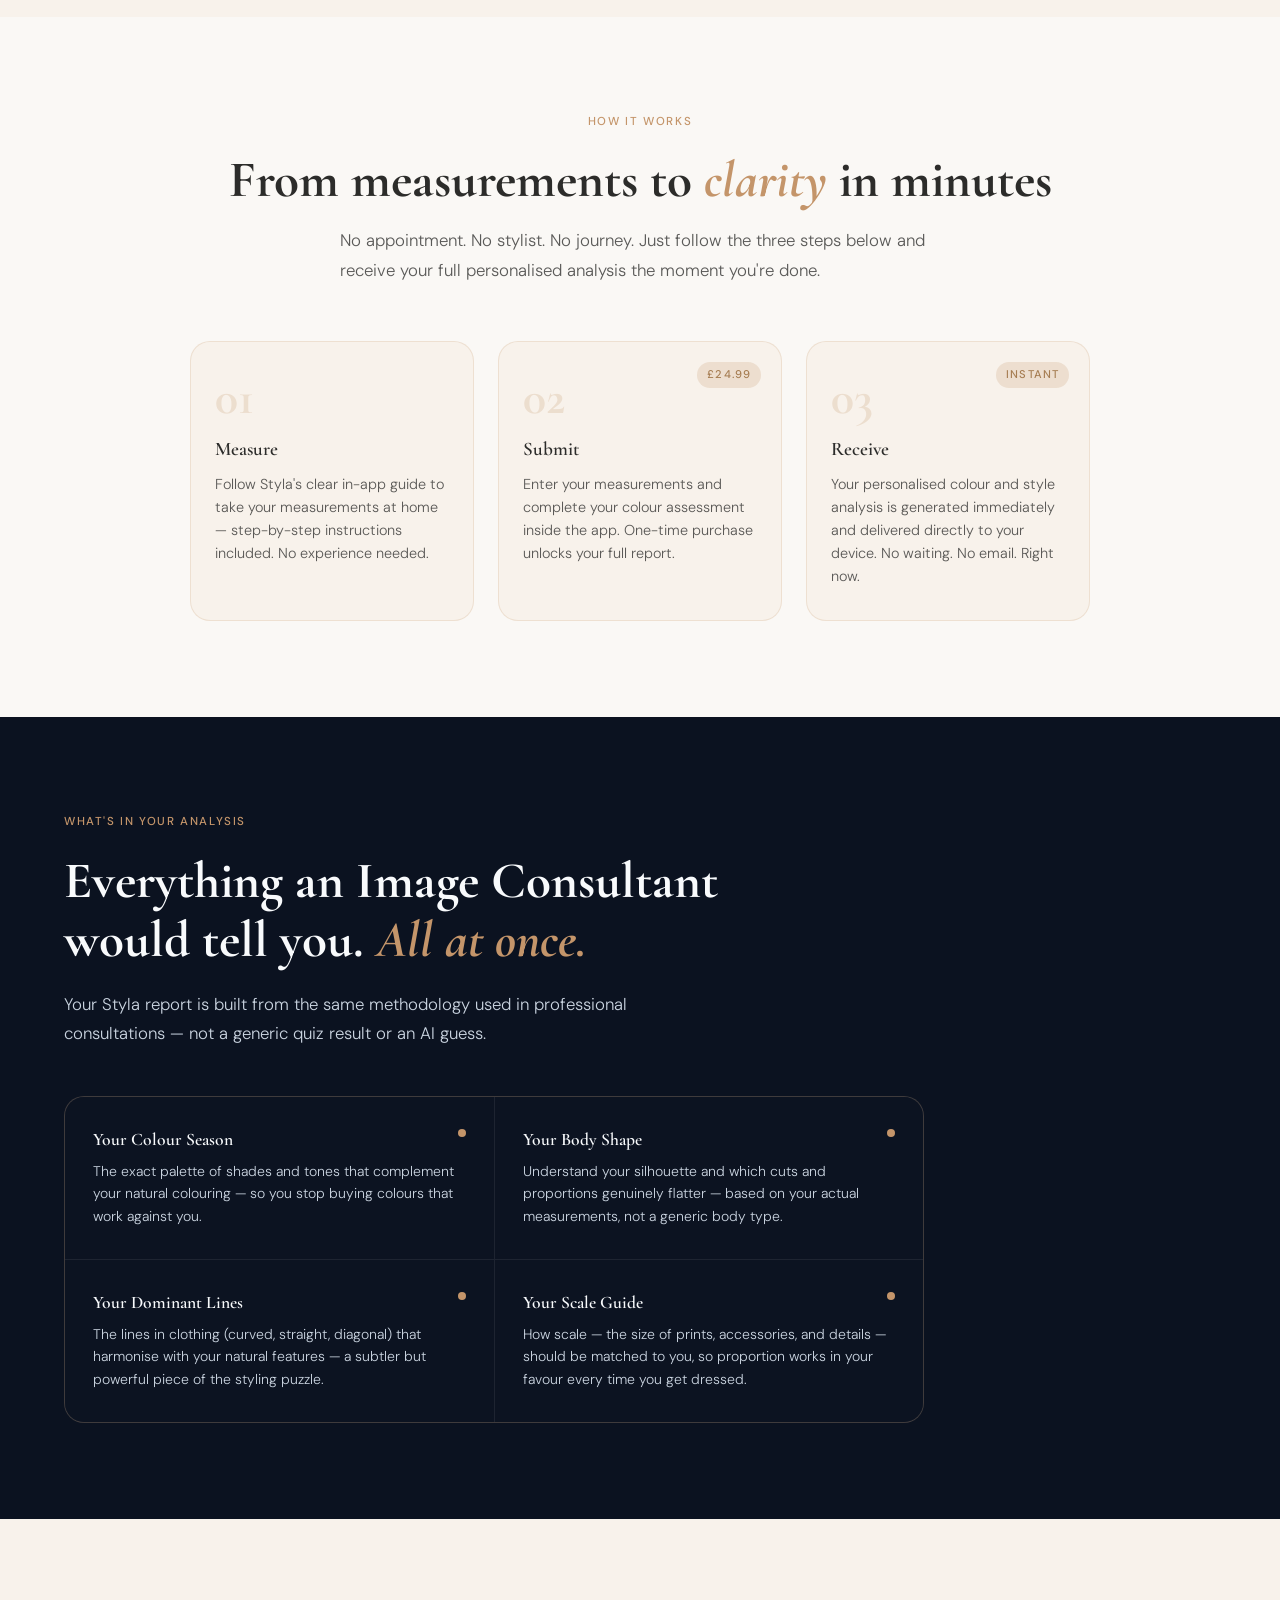
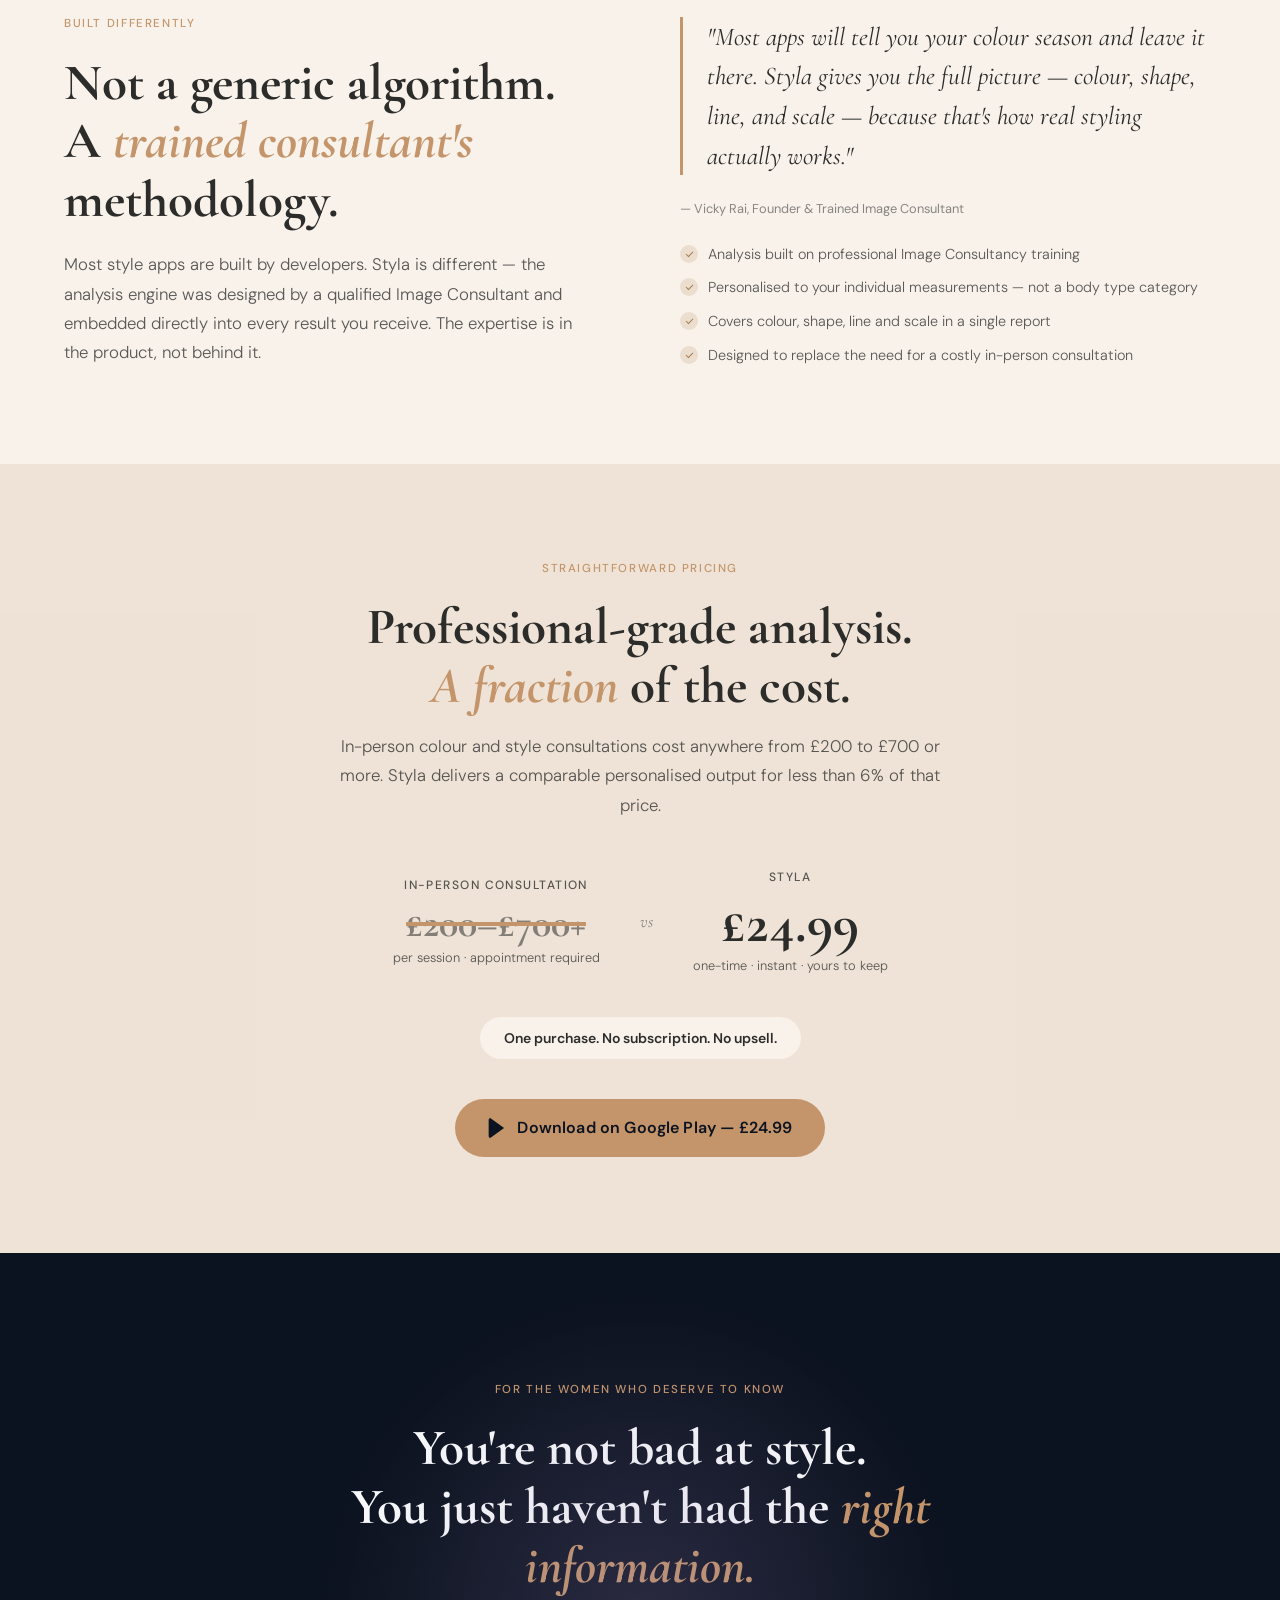
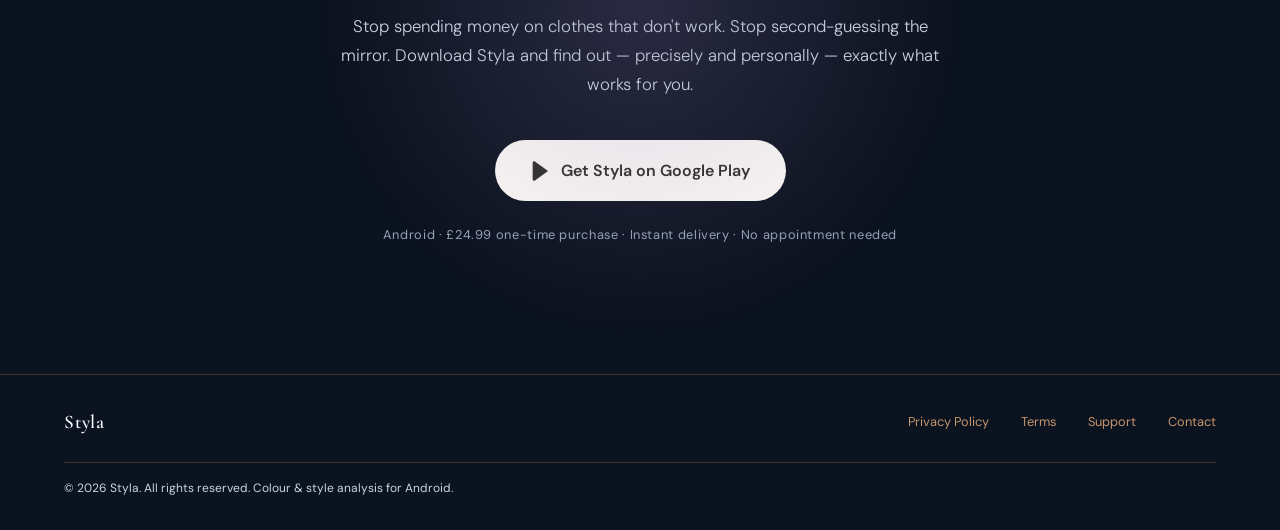
==== commit e11a1389: "edited the colours of part of index.html to make content easier to read" ====
--- a/index.html
+++ b/index.html
@@ -50,7 +50,7 @@
     -webkit-font-smoothing: antialiased;
   }
 
-  /* HERO */
+  /* HERO — dark background comes from main.css `.hero`; text must use light tokens */
   .hero {
     min-height: 92vh;
     display: flex;
@@ -59,13 +59,18 @@
     padding: 7rem 5% 5rem;
     position: relative;
     overflow: hidden;
+    background: var(--color-dark-bg);
+    color: var(--color-dark-text-muted);
   }
 
   .hero::before {
     content: '';
     position: absolute;
+    inset: auto;
     top: -80px;
     right: -120px;
+    left: auto;
+    bottom: auto;
     width: 560px;
     height: 560px;
     background: radial-gradient(circle, rgba(99, 102, 241, 0.1) 0%, transparent 65%),
@@ -73,15 +78,21 @@
     pointer-events: none;
   }
 
+  .hero > * {
+    position: relative;
+    z-index: 1;
+  }
+
   .hero-tag {
     display: inline-block;
     font-family: var(--sans);
     font-size: 0.75rem;
-    font-weight: 500;
+    font-weight: 600;
     letter-spacing: 0.14em;
     text-transform: uppercase;
-    color: var(--clay);
-    background: var(--clay-light);
+    color: var(--color-bronze);
+    background: rgba(15, 23, 42, 0.6);
+    border: 1px solid rgba(196, 149, 106, 0.35);
     padding: 6px 16px;
     border-radius: 100px;
     margin-bottom: 2rem;
@@ -93,20 +104,20 @@
     font-size: clamp(2.8rem, 6vw, 5.5rem);
     font-weight: 700;
     line-height: 1.08;
-    color: var(--color-light-text);
+    color: var(--color-dark-text);
     max-width: 820px;
     margin-bottom: 1.75rem;
   }
 
   .hero h1 em {
     font-style: italic;
-    color: var(--clay);
+    color: var(--color-bronze);
   }
 
   .hero-sub {
     font-size: clamp(1.05rem, 2vw, 1.25rem);
-    font-weight: 300;
-    color: var(--text-muted);
+    font-weight: 400;
+    color: var(--color-dark-text-muted);
     max-width: 540px;
     line-height: 1.65;
     margin-bottom: 2.5rem;
@@ -147,13 +158,13 @@
 
   .hero-price-note {
     font-size: 0.875rem;
-    color: var(--text-light);
-    font-weight: 300;
+    color: var(--color-dark-text-muted);
+    font-weight: 400;
   }
 
   .hero-price-note strong {
-    color: var(--clay);
-    font-weight: 500;
+    color: var(--color-bronze);
+    font-weight: 600;
   }
 
   .hero-scroll-hint {
@@ -163,7 +174,7 @@
     display: flex;
     align-items: center;
     gap: 10px;
-    color: var(--text-light);
+    color: var(--color-dark-text-subtle);
     font-size: 0.8rem;
     letter-spacing: 0.06em;
     text-transform: uppercase;
@@ -172,7 +183,7 @@
   .scroll-line {
     width: 36px;
     height: 1px;
-    background: var(--text-light);
+    background: var(--color-dark-text-subtle);
   }
 
   /* SOCIAL PROOF STRIP */
@@ -691,6 +702,13 @@
   .hero h1 { animation-delay: 0.1s; }
   .hero-sub { animation-delay: 0.2s; }
   .hero-actions { animation-delay: 0.3s; }
+
+  /* Home has an extra nav link; allow full menu height on small screens */
+  @media (max-width: 640px) {
+    .site-header .nav-toggle:checked ~ .site-nav {
+      max-height: 18rem;
+    }
+  }
 </style>
 </head>
 <body>
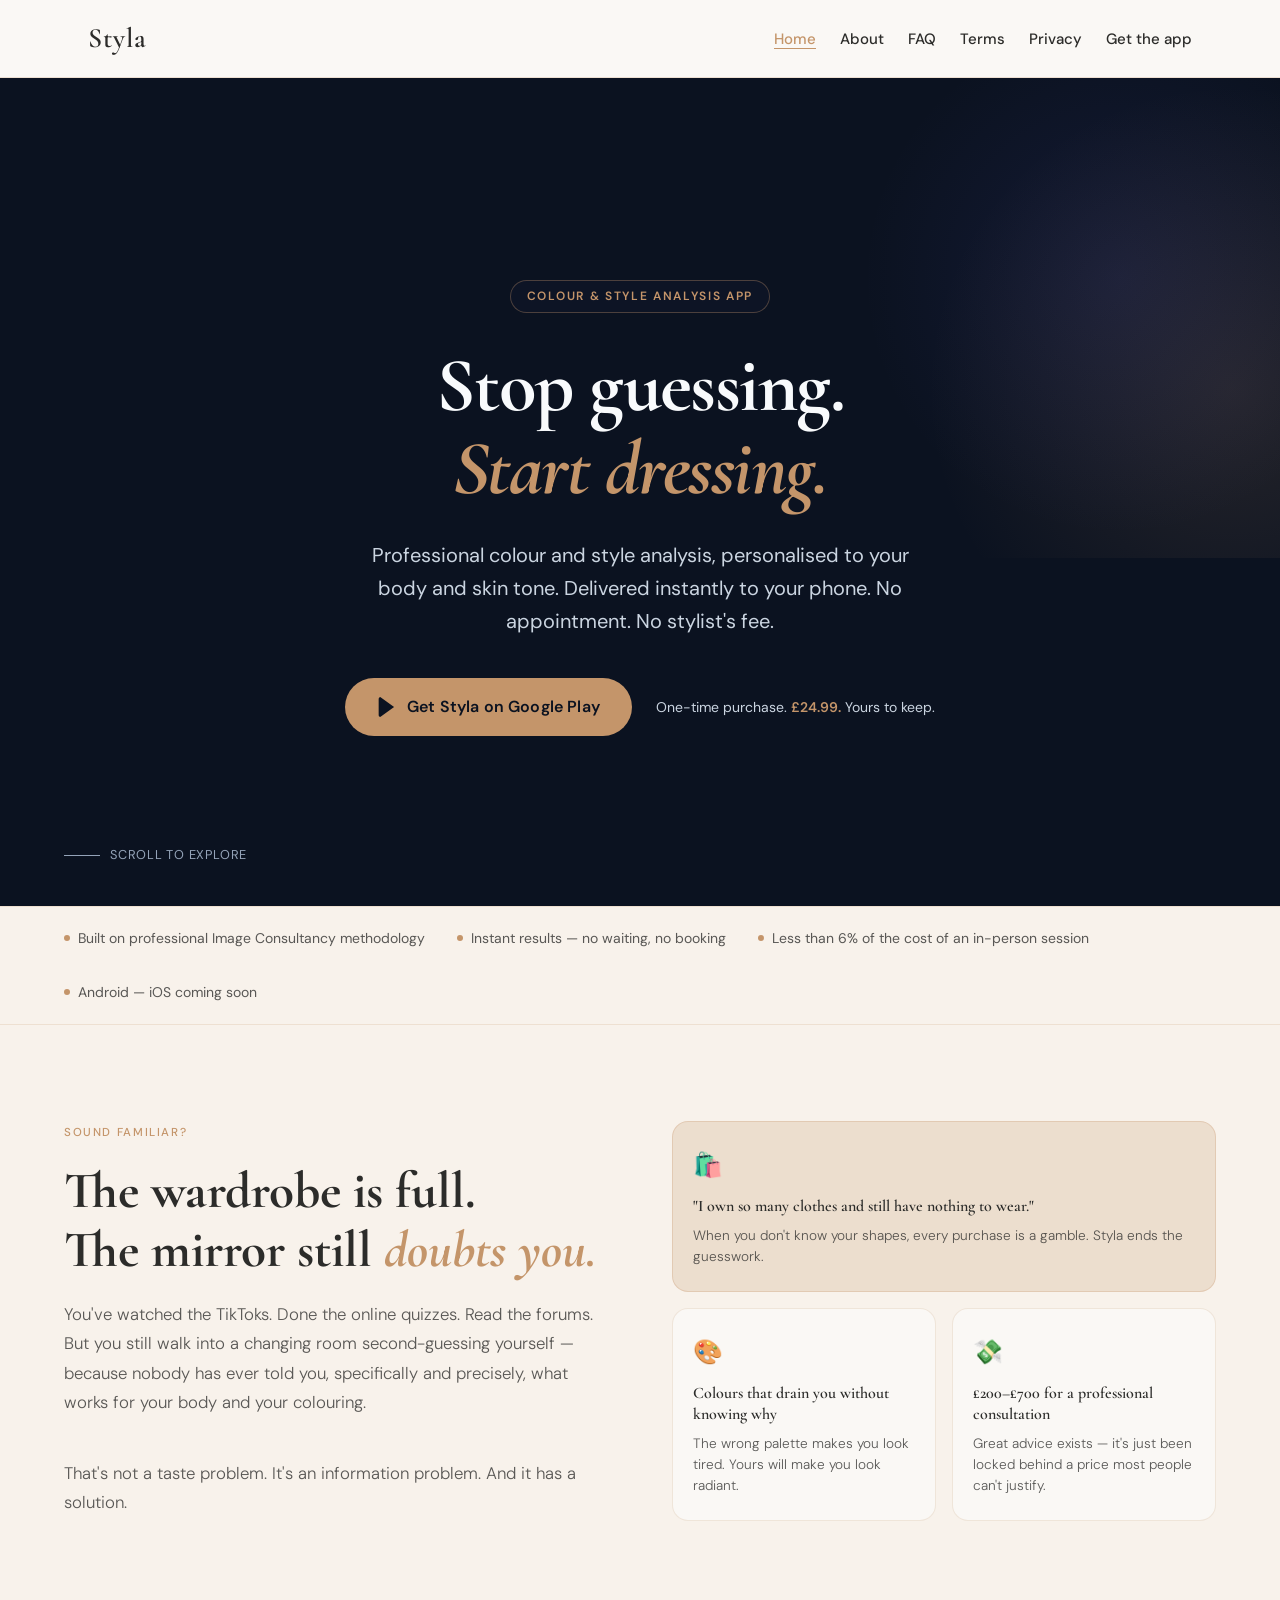
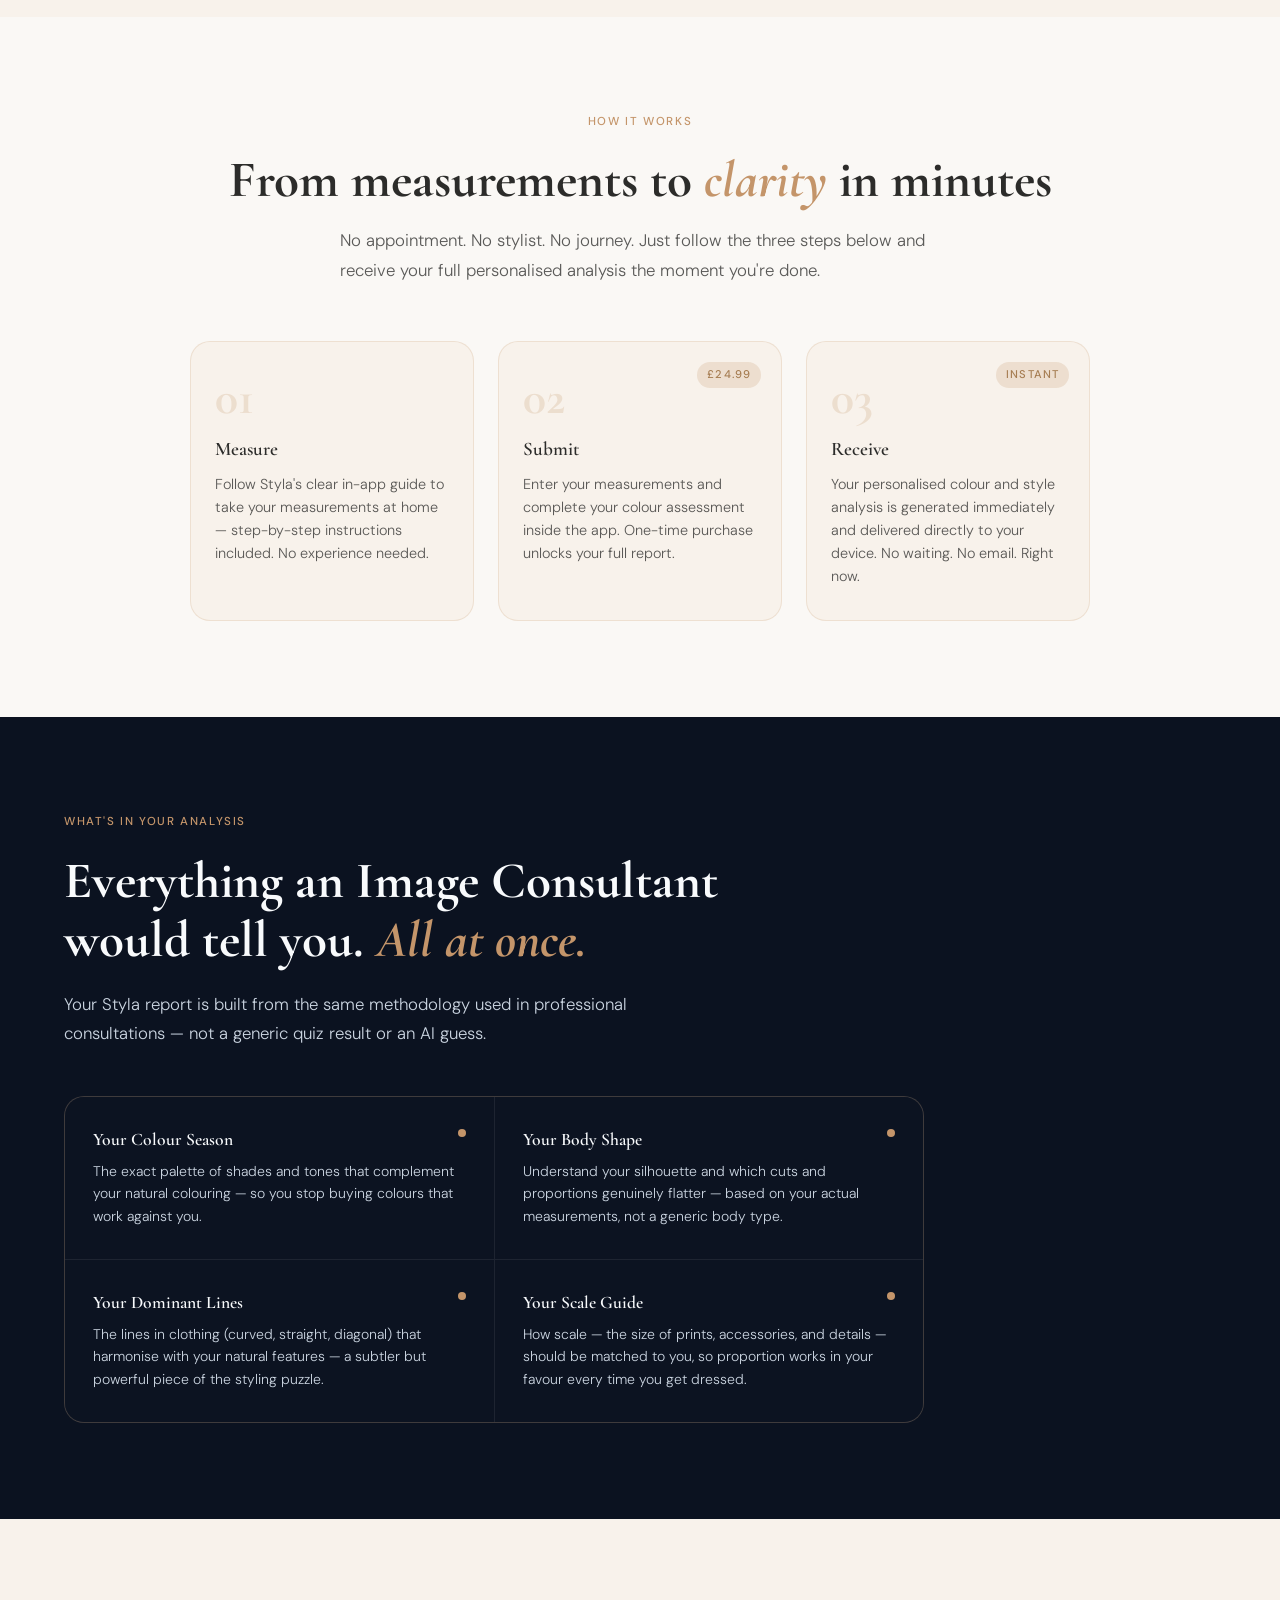
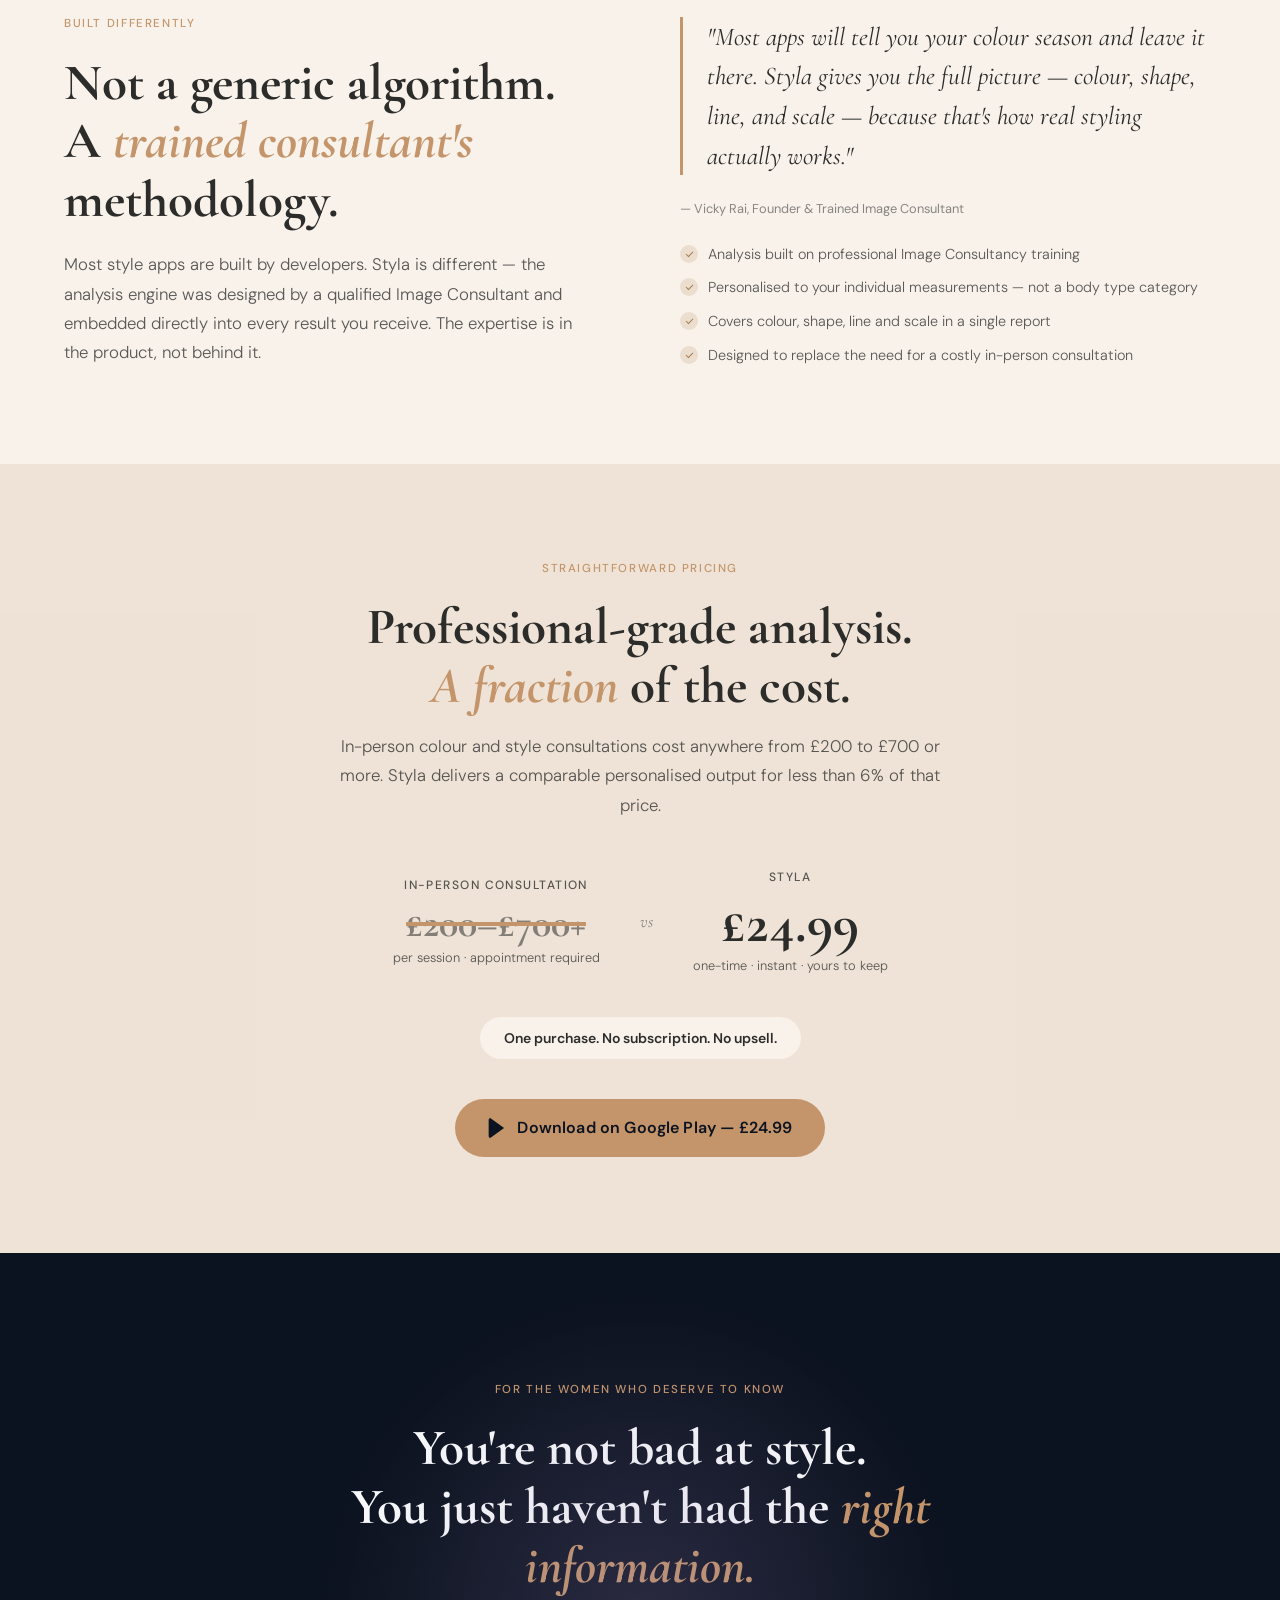
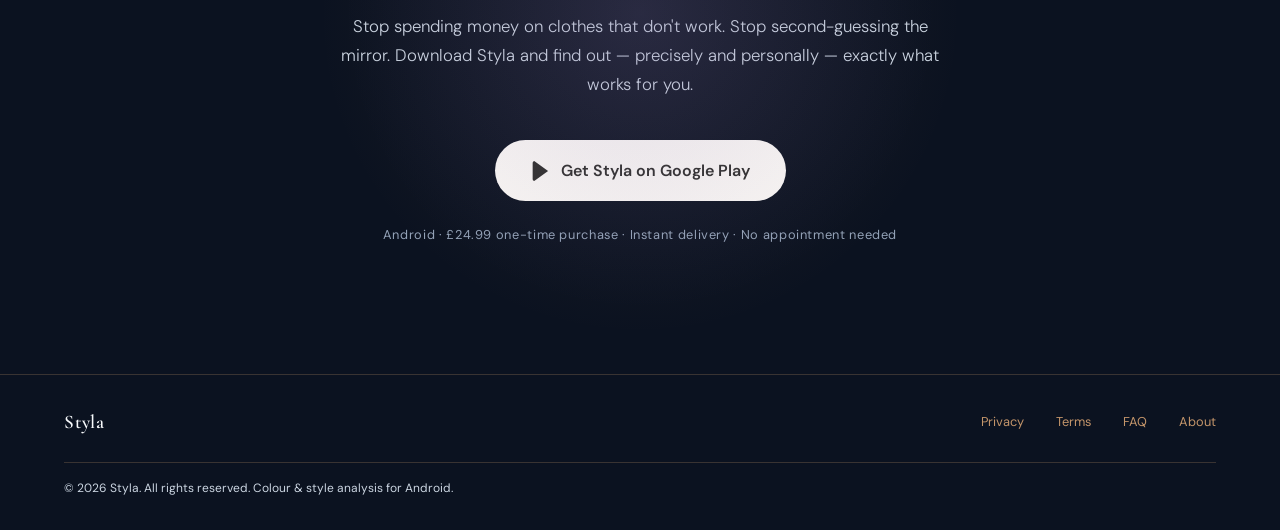
==== commit 55ed44dd: "added an FAQ page and added it to the nav bar" ====
--- a/index.html
+++ b/index.html
@@ -703,12 +703,6 @@
   .hero-sub { animation-delay: 0.2s; }
   .hero-actions { animation-delay: 0.3s; }
 
-  /* Home has an extra nav link; allow full menu height on small screens */
-  @media (max-width: 640px) {
-    .site-header .nav-toggle:checked ~ .site-nav {
-      max-height: 18rem;
-    }
-  }
 </style>
 </head>
 <body>
@@ -727,6 +721,7 @@
       <ul>
         <li><a href="index.html" aria-current="page">Home</a></li>
         <li><a href="about.html">About</a></li>
+        <li><a href="faq.html">FAQ</a></li>
         <li><a href="terms.html">Terms</a></li>
         <li><a href="privacy.html">Privacy</a></li>
         <li><a href="#download">Get the app</a></li>
@@ -903,10 +898,10 @@
 <footer>
   <span class="footer-logo">Styla</span>
   <nav class="footer-links">
-    <a href="#">Privacy Policy</a>
-    <a href="#">Terms</a>
-    <a href="#">Support</a>
-    <a href="#">Contact</a>
+    <a href="privacy.html">Privacy</a>
+    <a href="terms.html">Terms</a>
+    <a href="faq.html">FAQ</a>
+    <a href="about.html">About</a>
   </nav>
   <p class="footer-note">© 2026 Styla. All rights reserved. Colour &amp; style analysis for Android.</p>
 </footer>
--- a/styles/main.css
+++ b/styles/main.css
@@ -207,7 +207,7 @@
   }
 
   .nav-toggle:checked ~ .site-nav {
-    max-height: 12rem;
+    max-height: 22rem;
   }
 
   .site-nav ul {
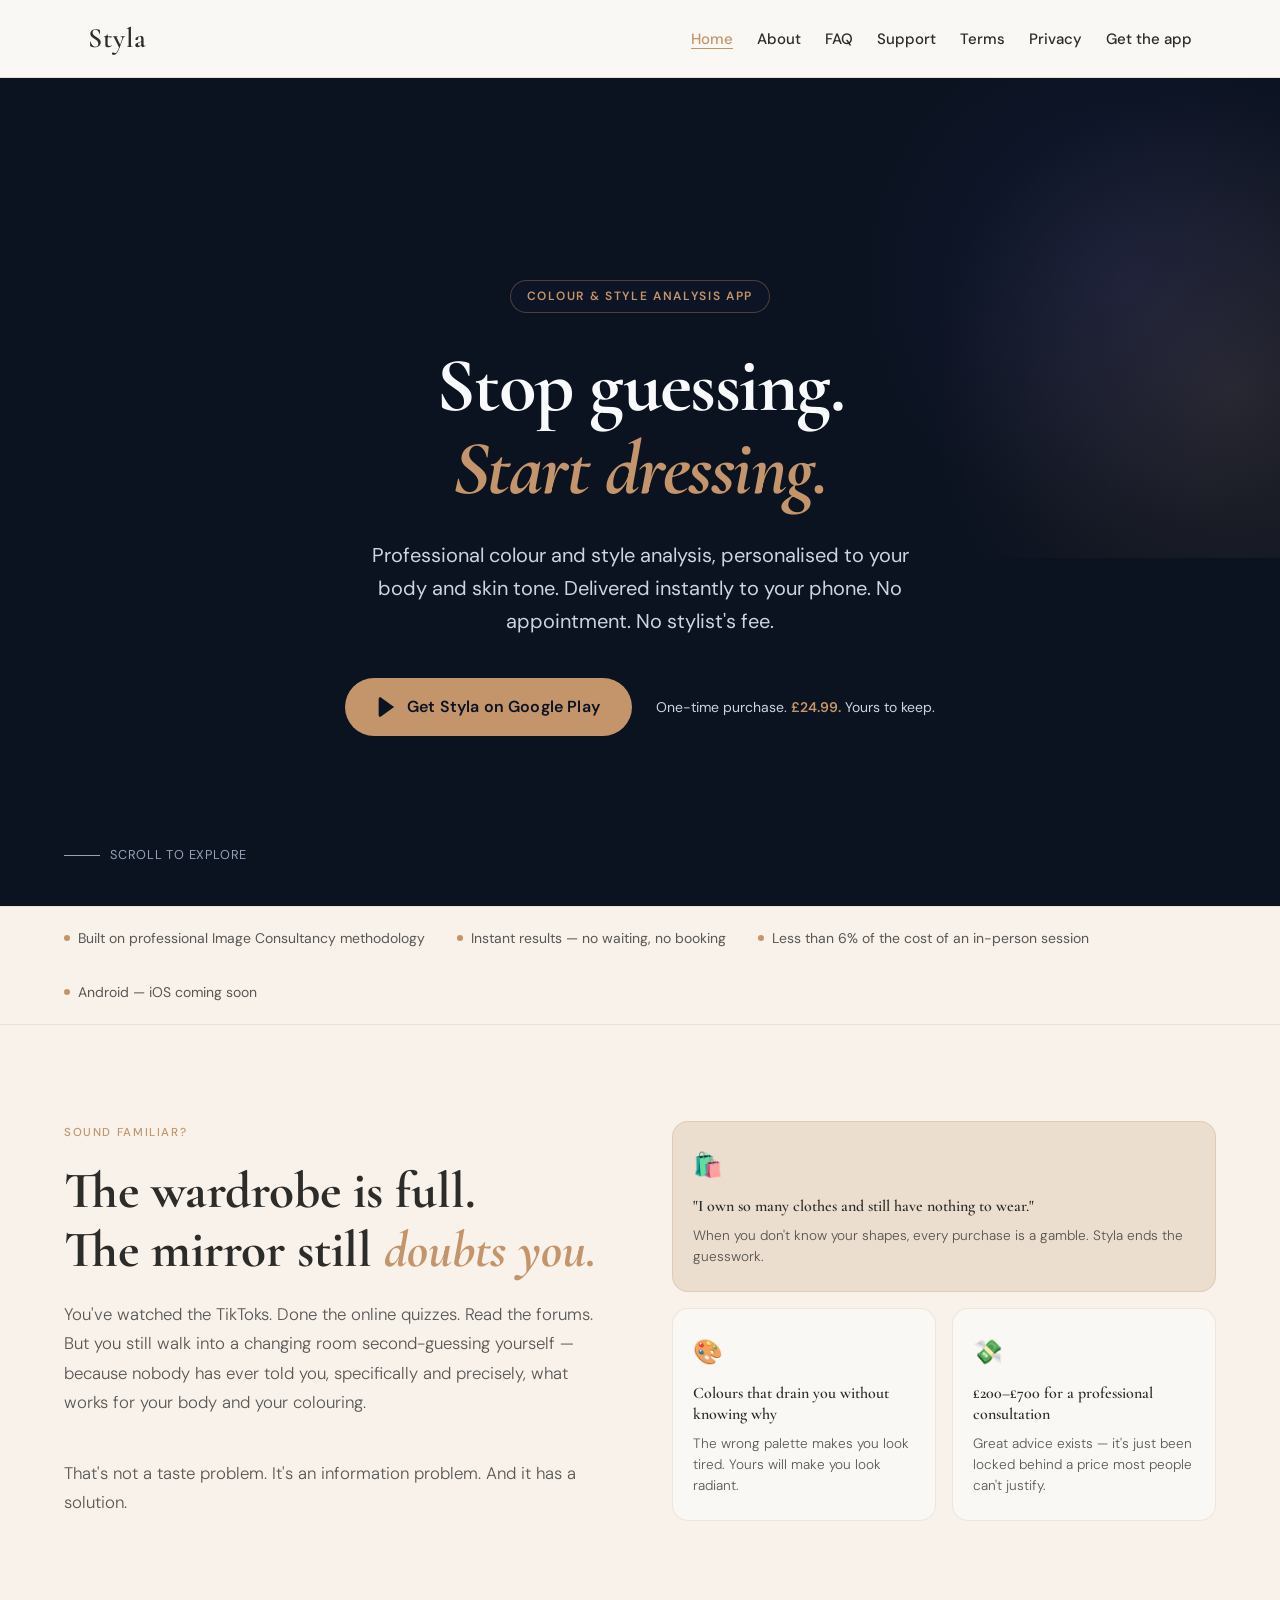
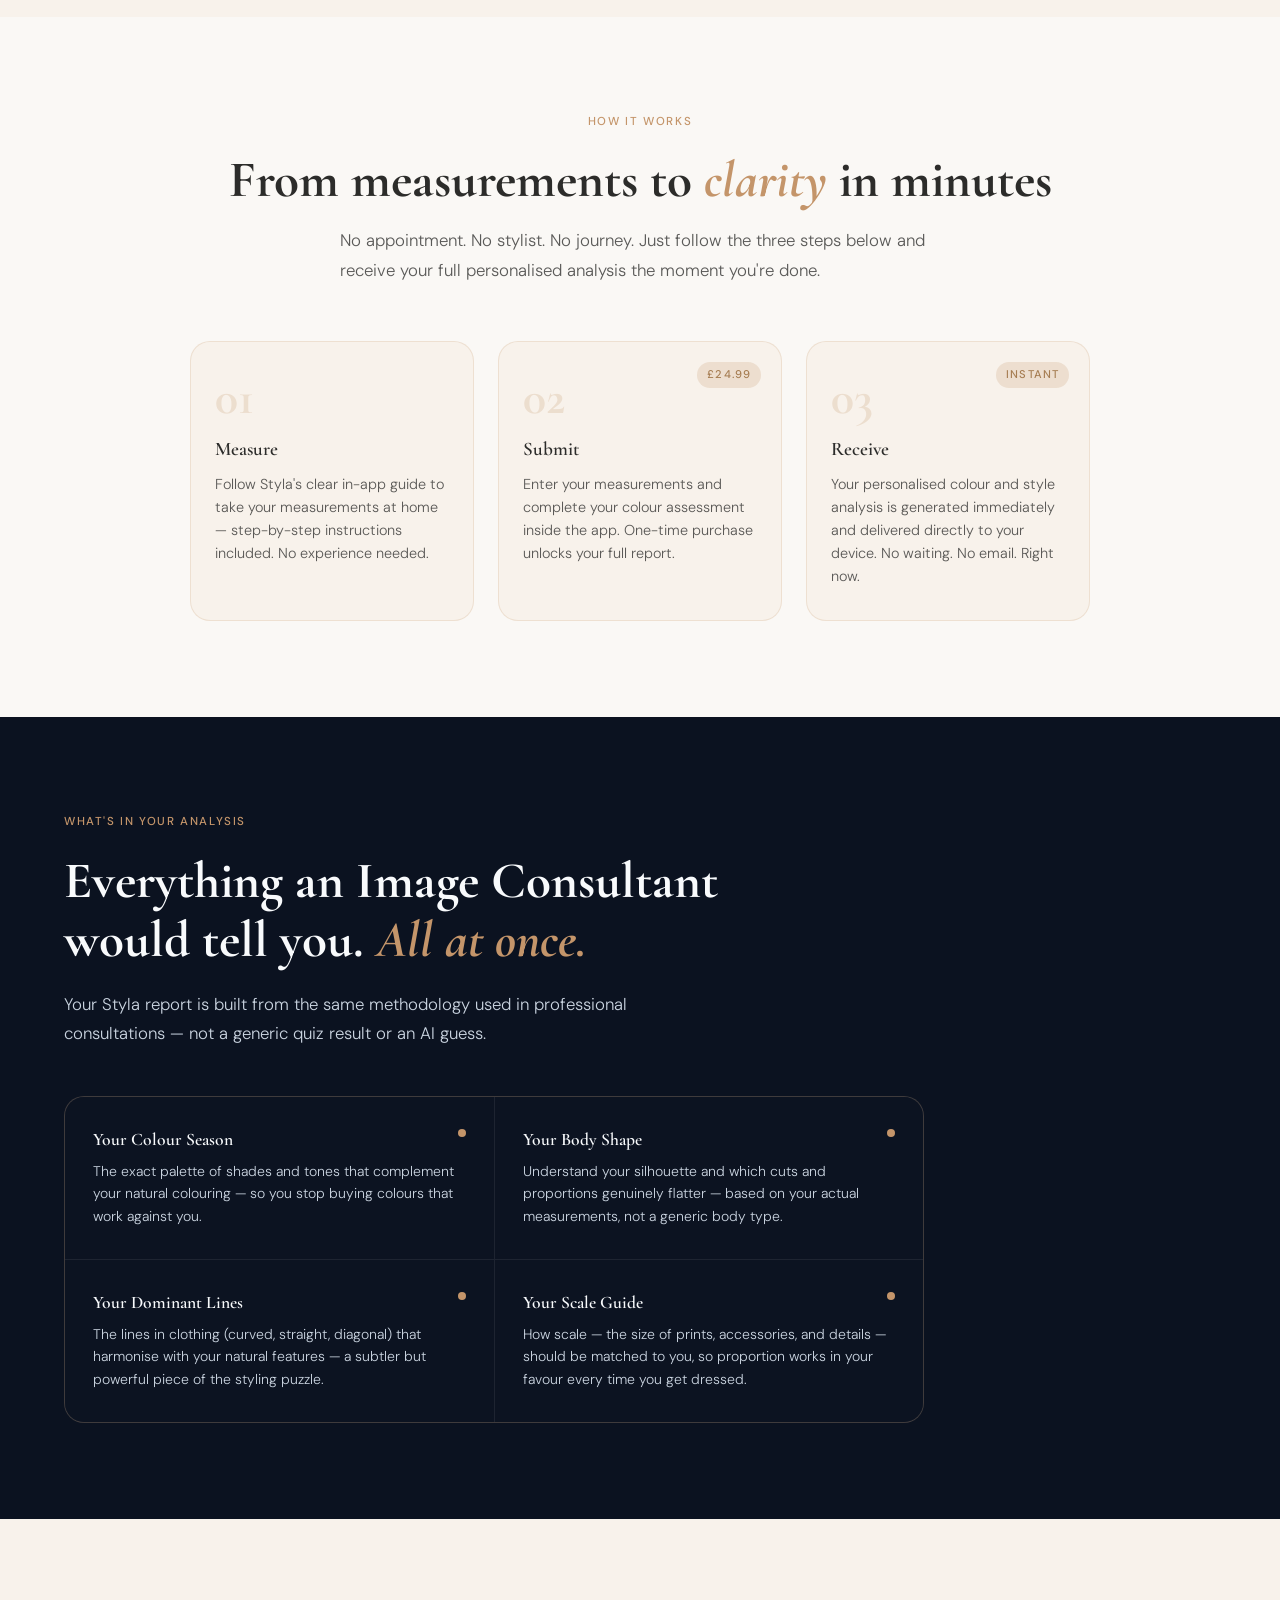
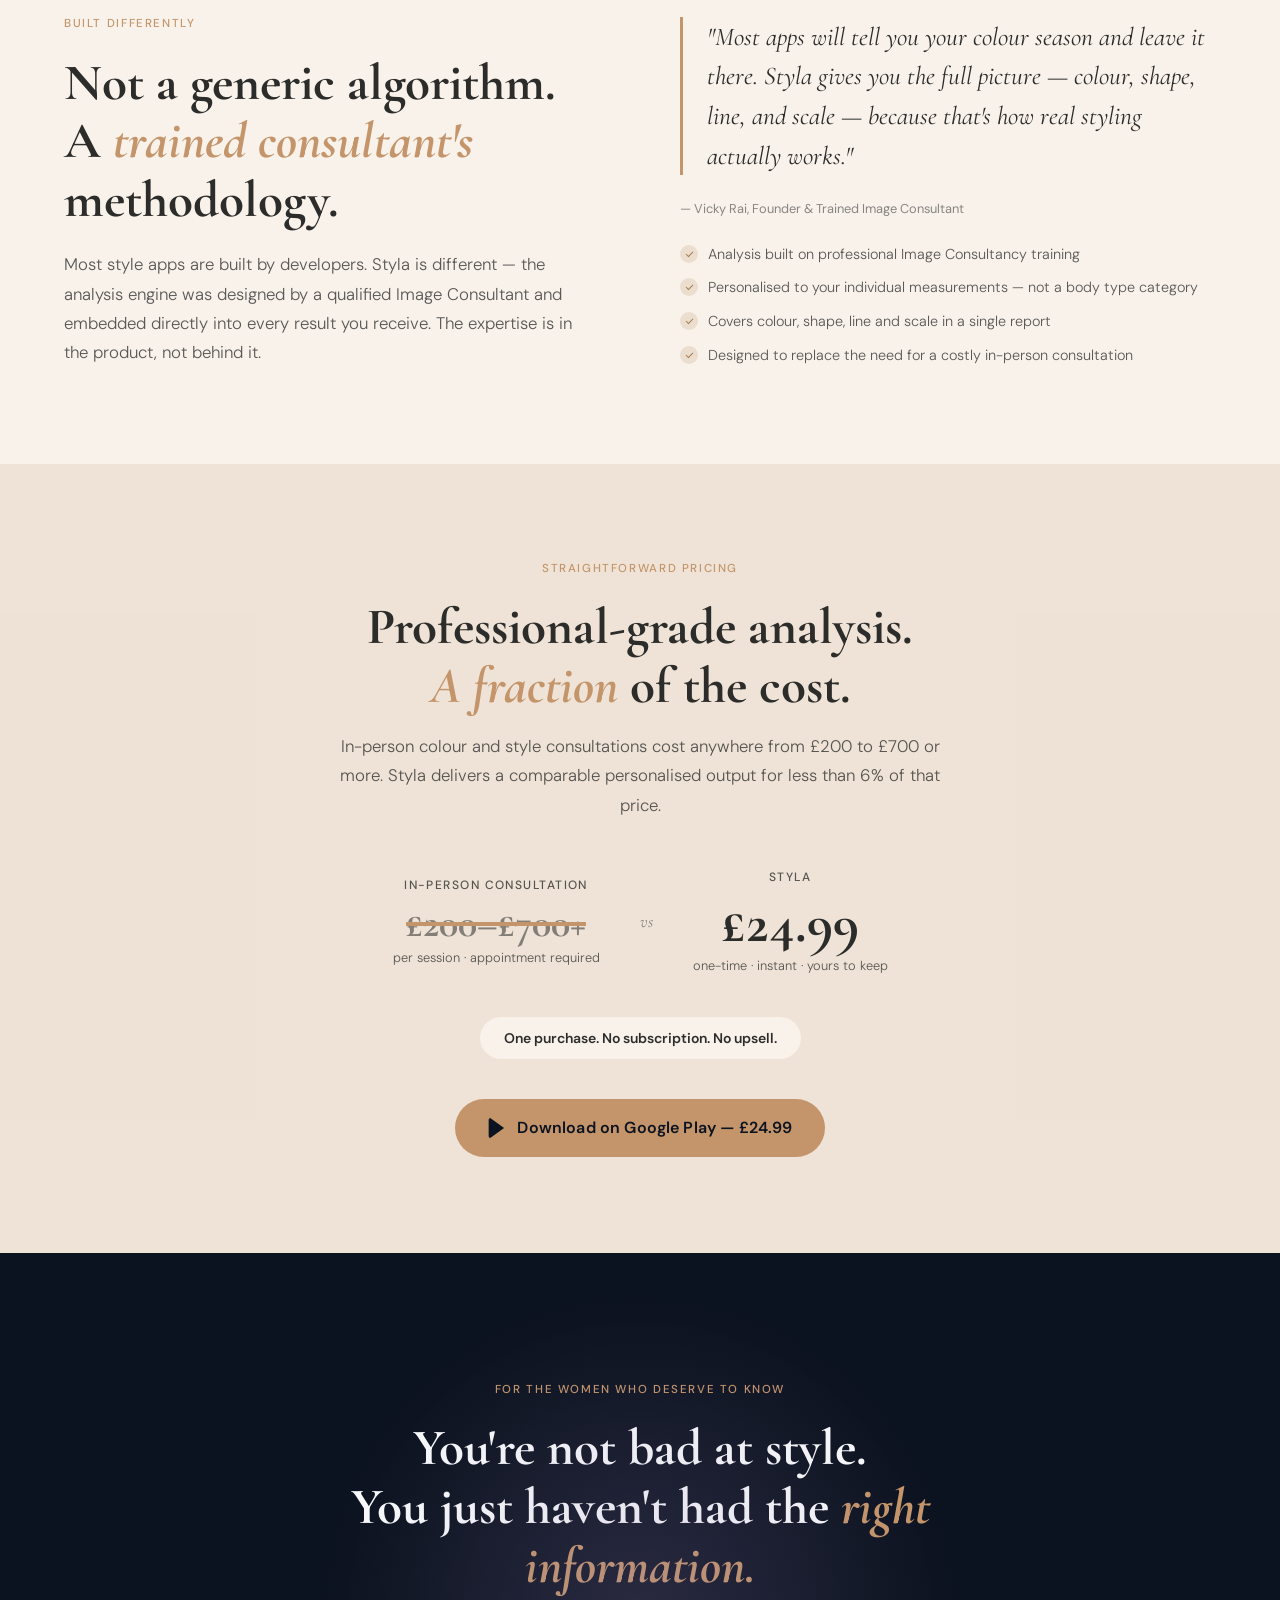
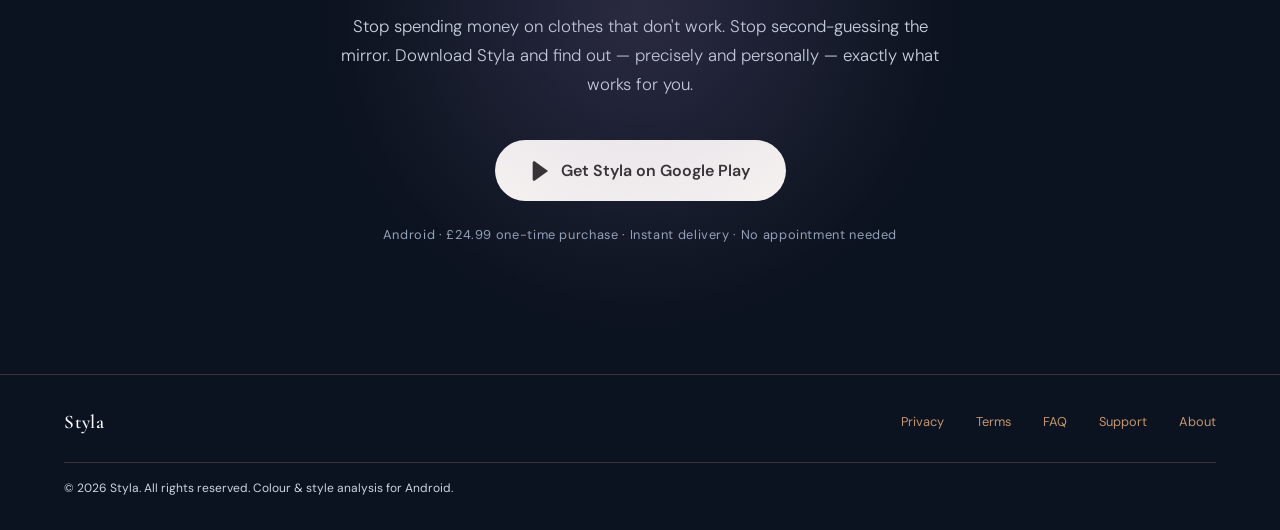
==== commit b24823cc: "added a contact us page" ====
--- a/index.html
+++ b/index.html
@@ -722,6 +722,7 @@
         <li><a href="index.html" aria-current="page">Home</a></li>
         <li><a href="about.html">About</a></li>
         <li><a href="faq.html">FAQ</a></li>
+        <li><a href="support.html">Support</a></li>
         <li><a href="terms.html">Terms</a></li>
         <li><a href="privacy.html">Privacy</a></li>
         <li><a href="#download">Get the app</a></li>
@@ -901,6 +902,7 @@
     <a href="privacy.html">Privacy</a>
     <a href="terms.html">Terms</a>
     <a href="faq.html">FAQ</a>
+    <a href="support.html">Support</a>
     <a href="about.html">About</a>
   </nav>
   <p class="footer-note">© 2026 Styla. All rights reserved. Colour &amp; style analysis for Android.</p>
--- a/styles/main.css
+++ b/styles/main.css
@@ -207,7 +207,7 @@
   }
 
   .nav-toggle:checked ~ .site-nav {
-    max-height: 22rem;
+    max-height: 28rem;
   }
 
   .site-nav ul {
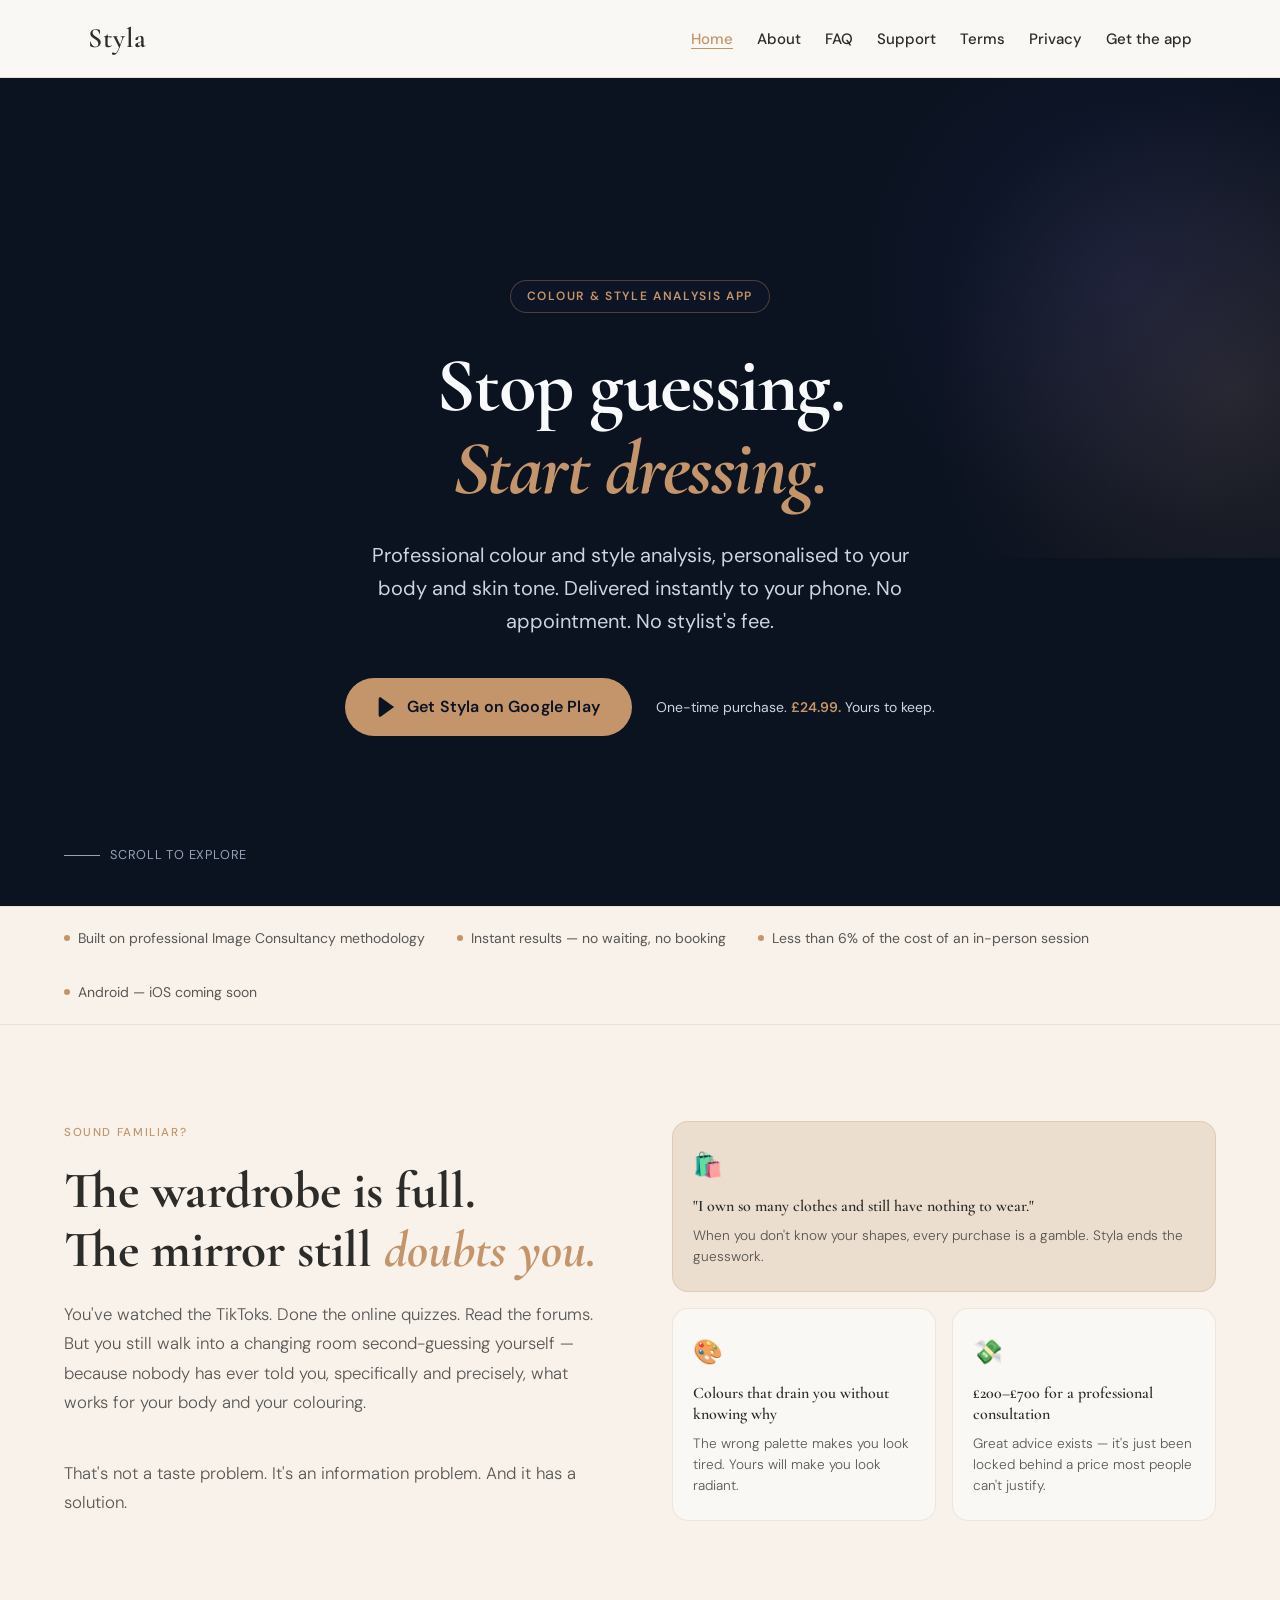
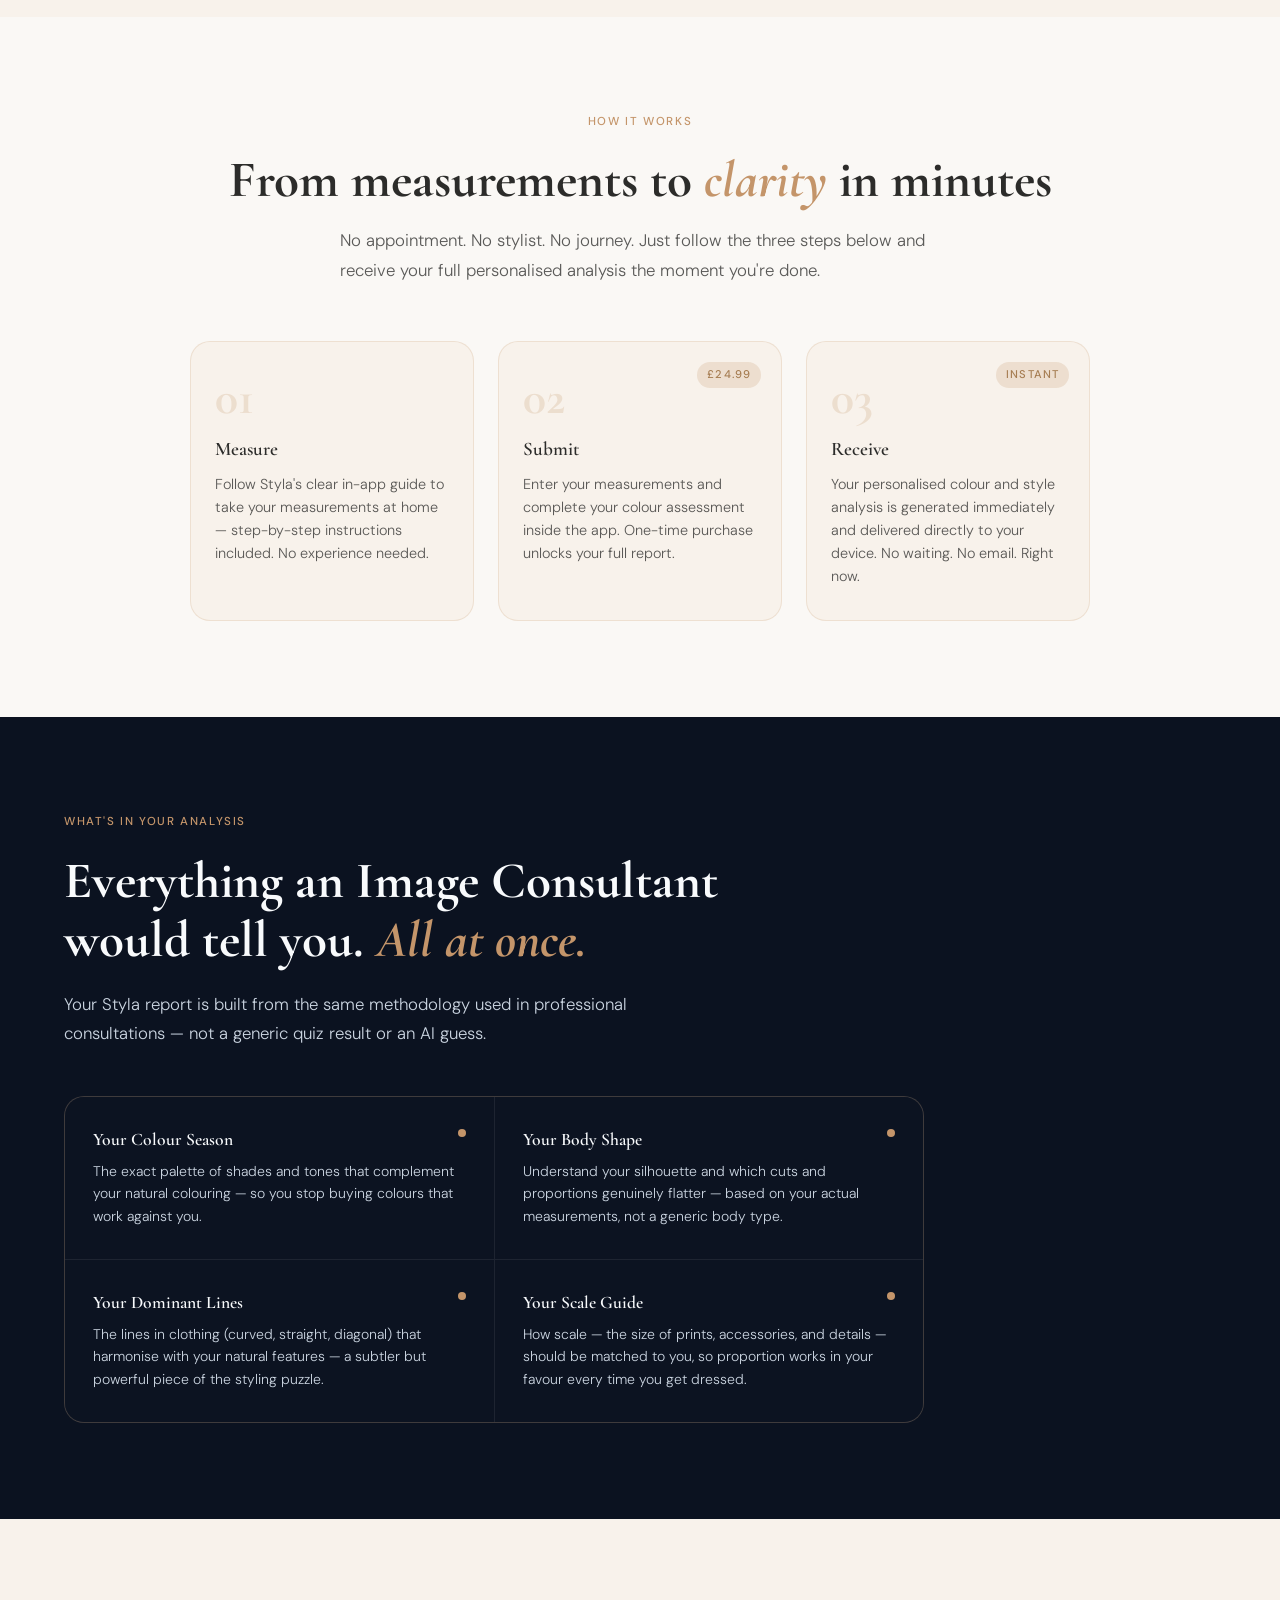
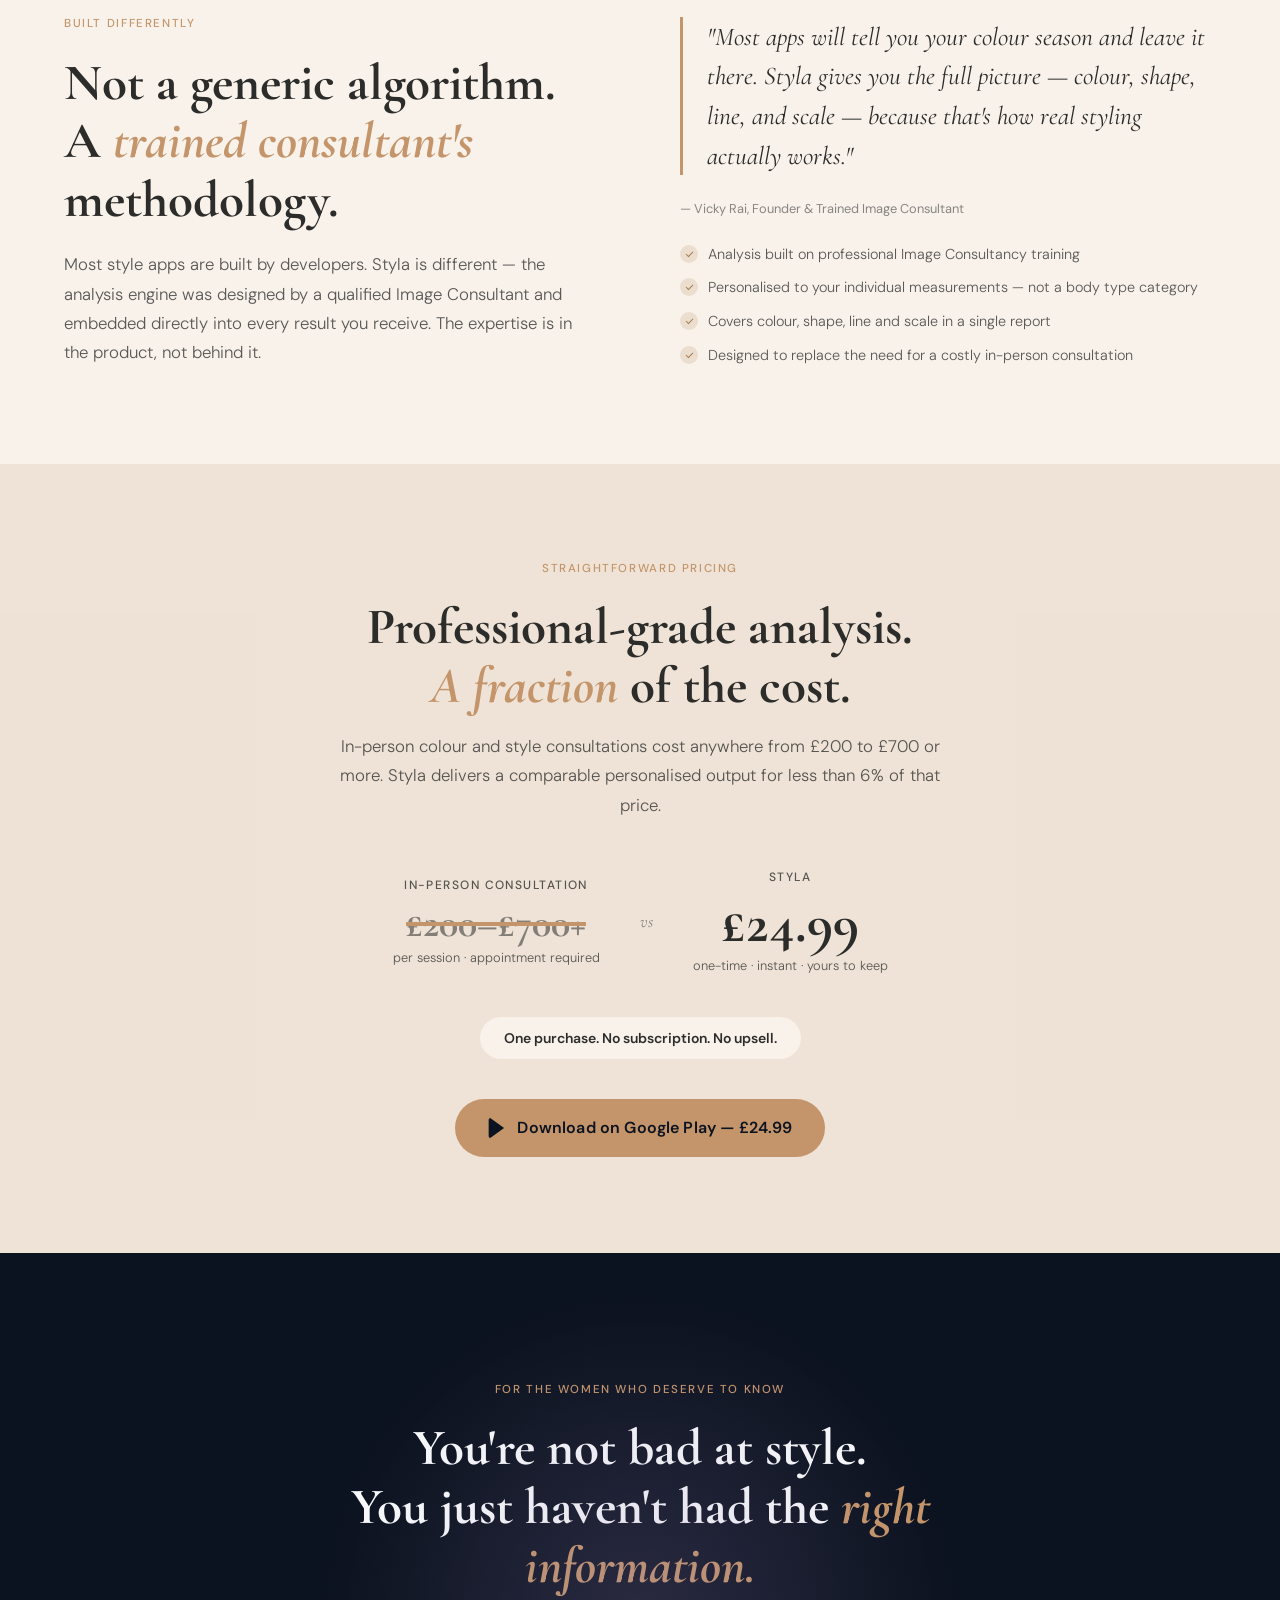
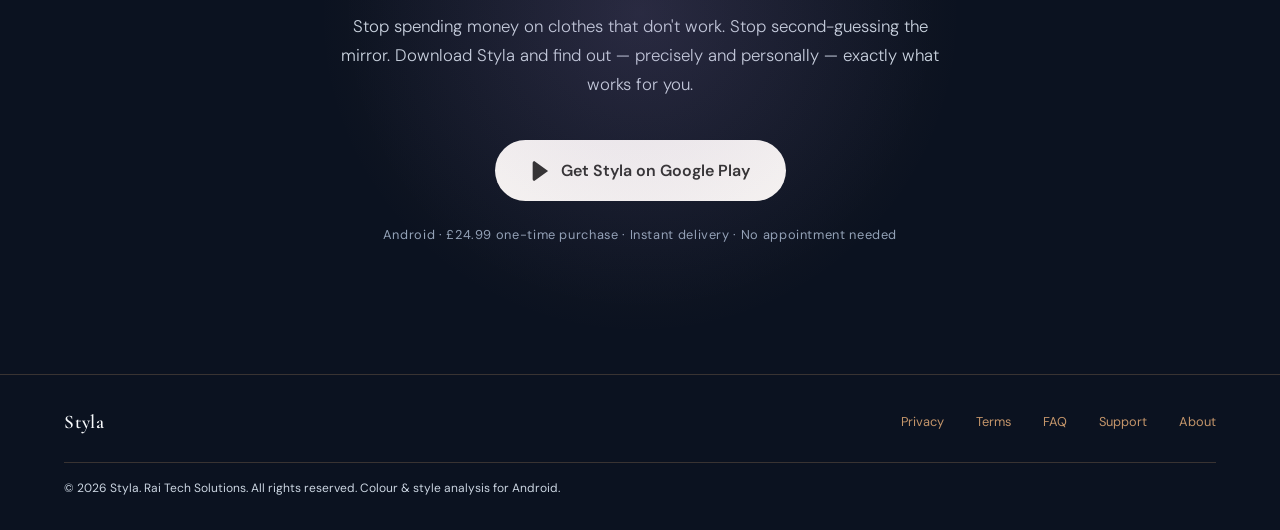
==== commit d1e94312: "added content for terms page with final content" ====
--- a/index.html
+++ b/index.html
@@ -905,7 +905,7 @@
     <a href="support.html">Support</a>
     <a href="about.html">About</a>
   </nav>
-  <p class="footer-note">© 2026 Styla. All rights reserved. Colour &amp; style analysis for Android.</p>
+  <p class="footer-note">© 2026 Styla. Rai Tech Solutions. All rights reserved. Colour &amp; style analysis for Android.</p>
 </footer>
 
 </body>
